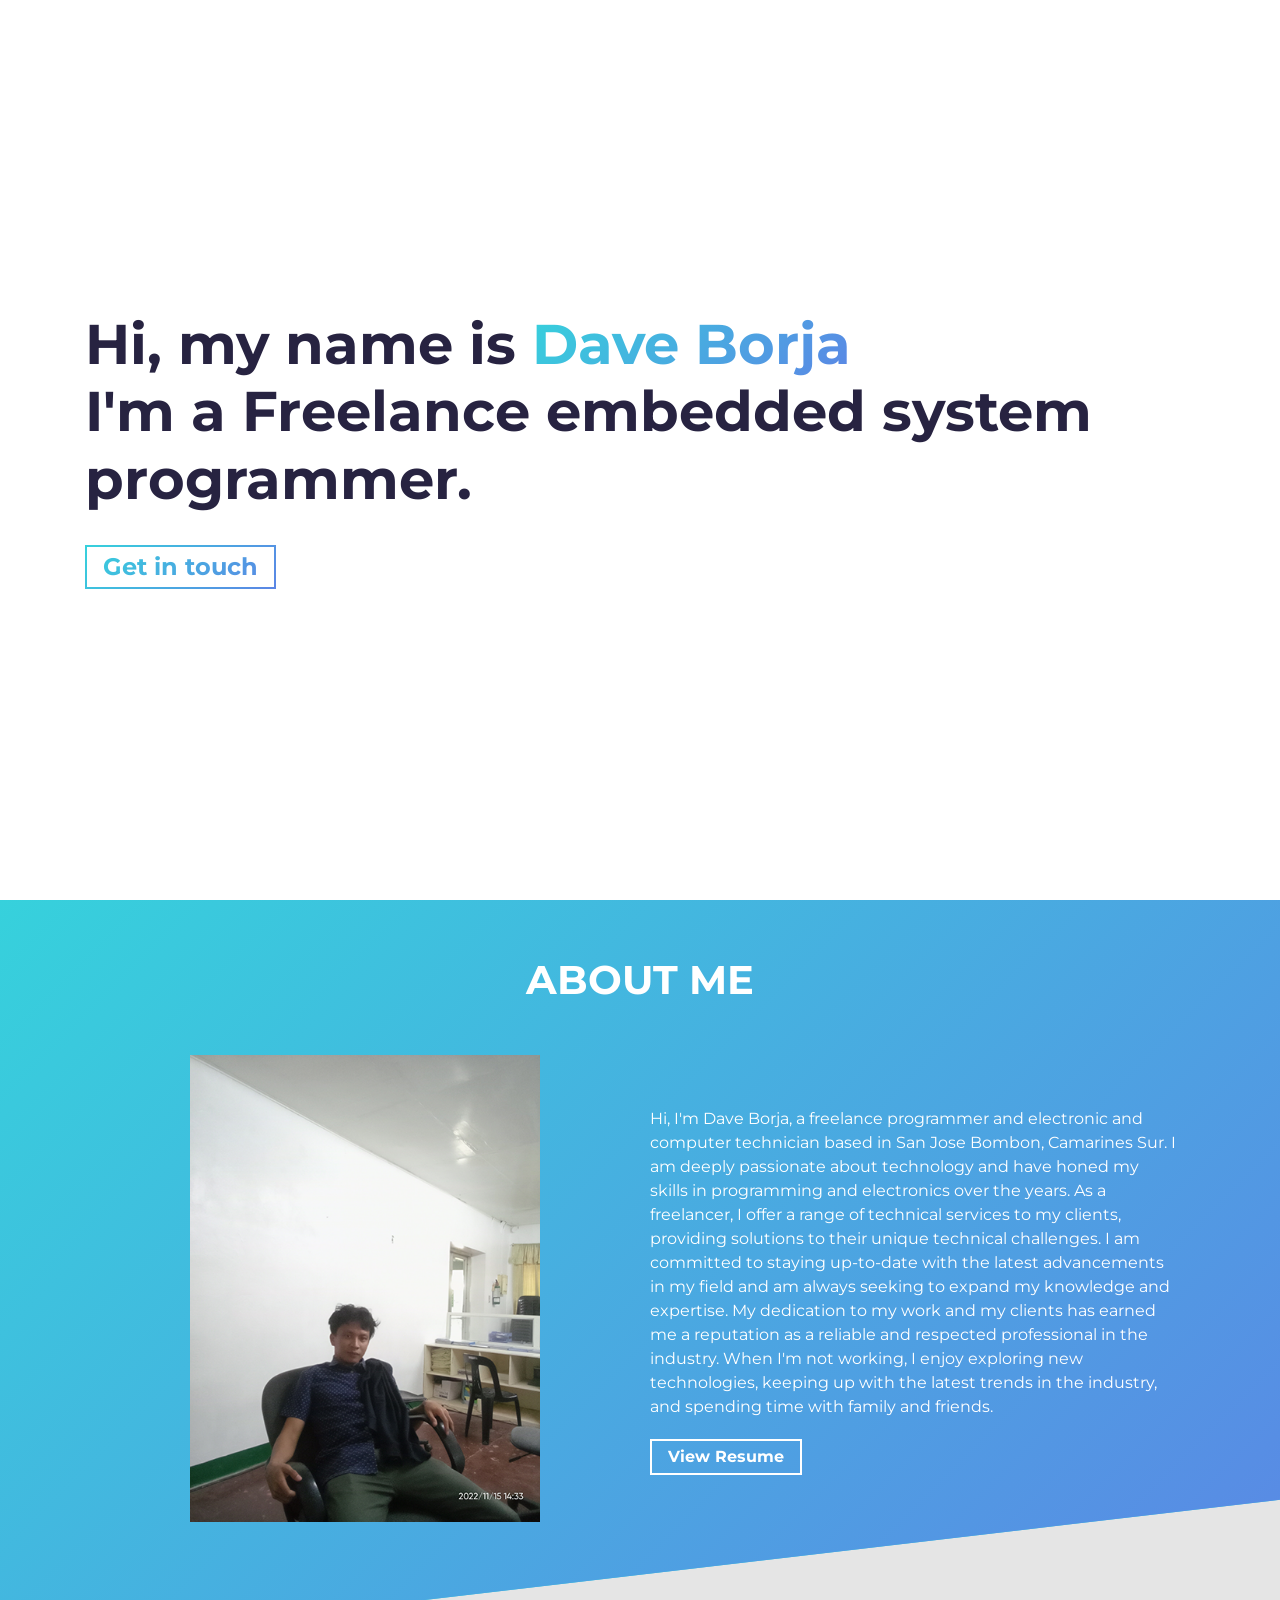
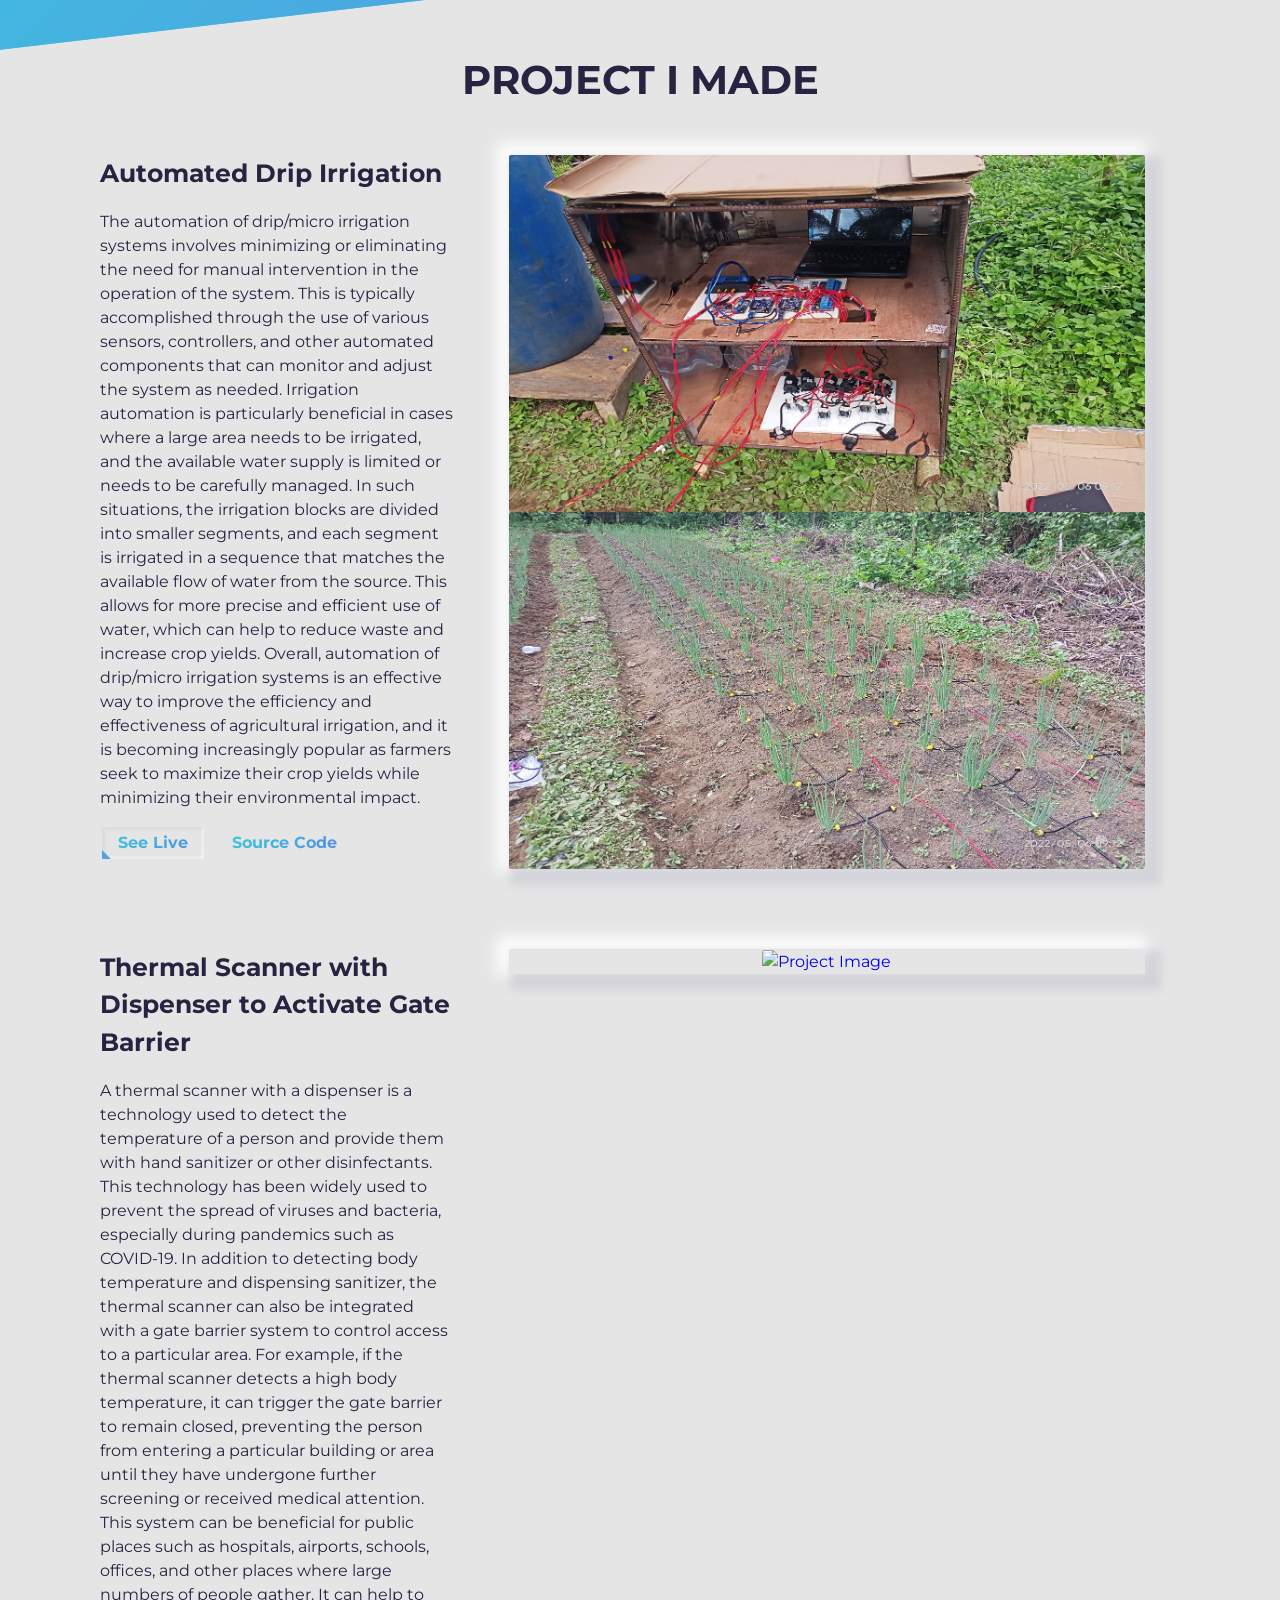
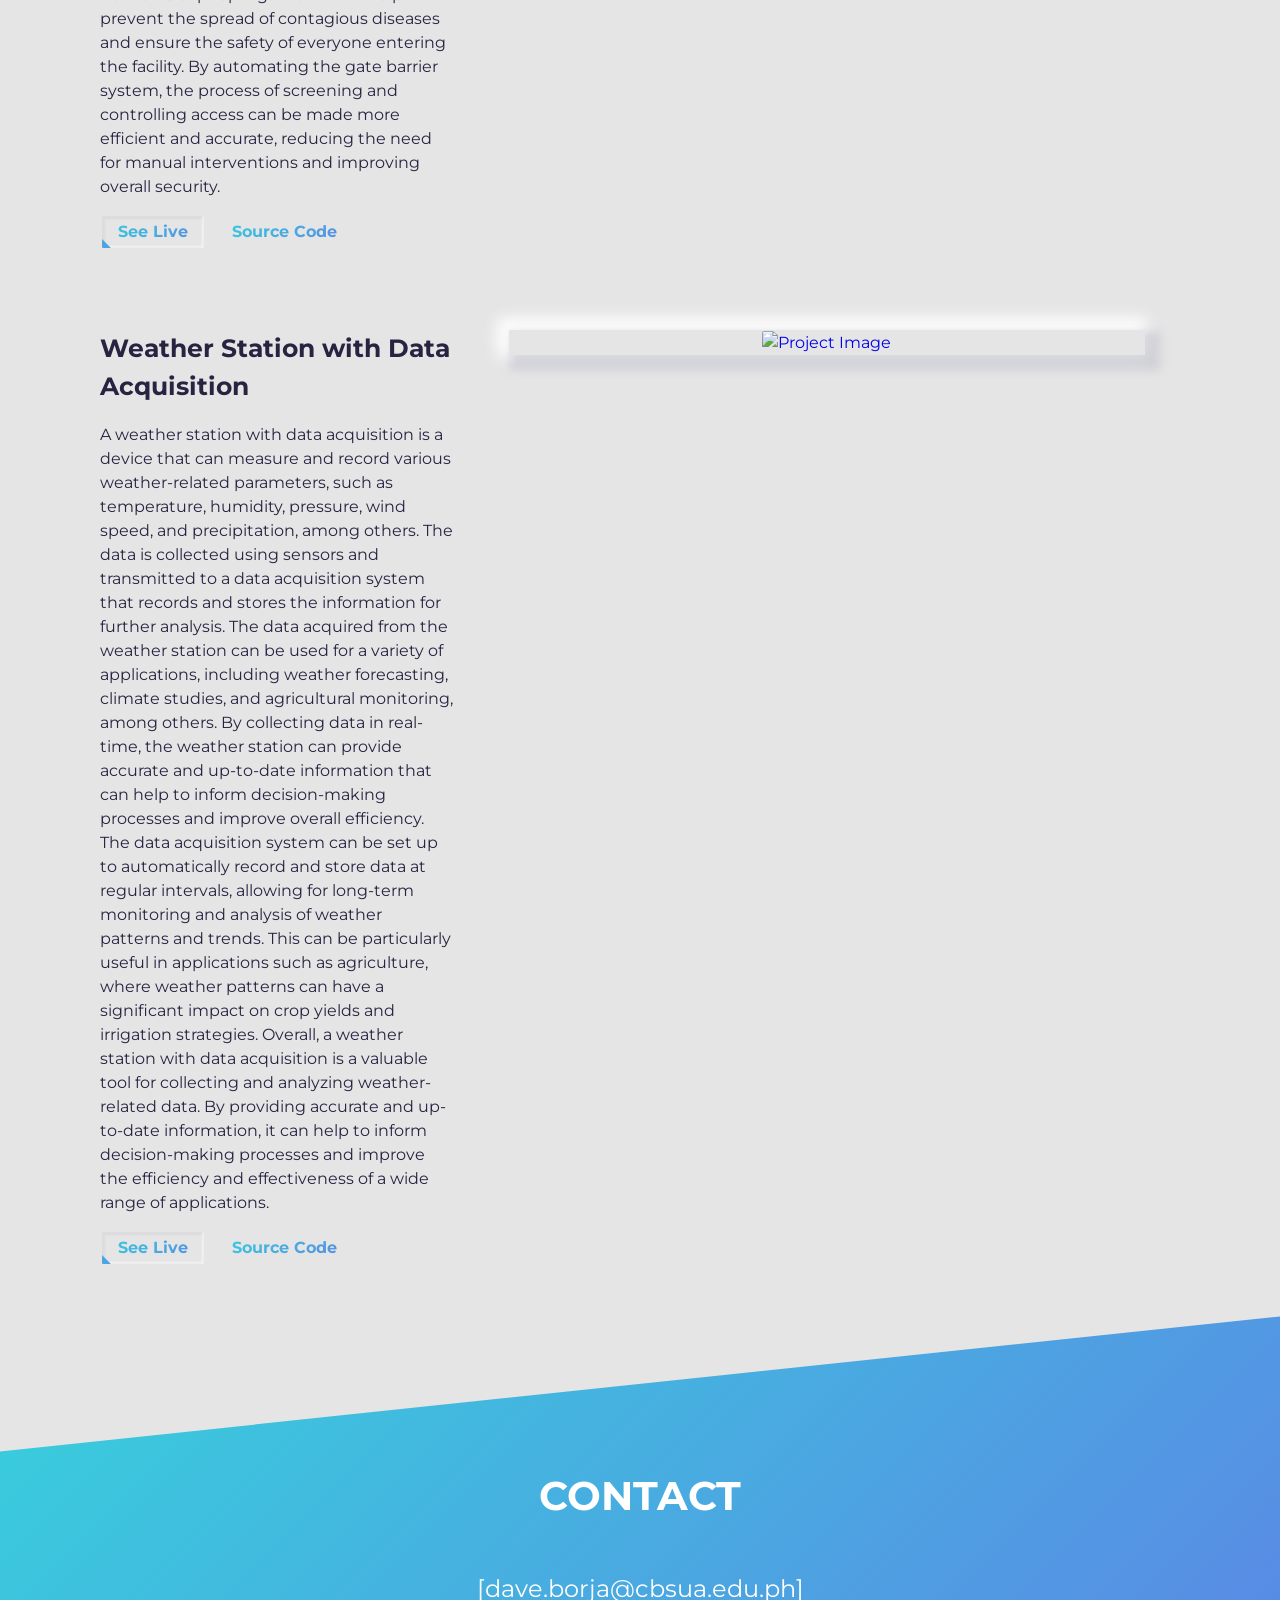
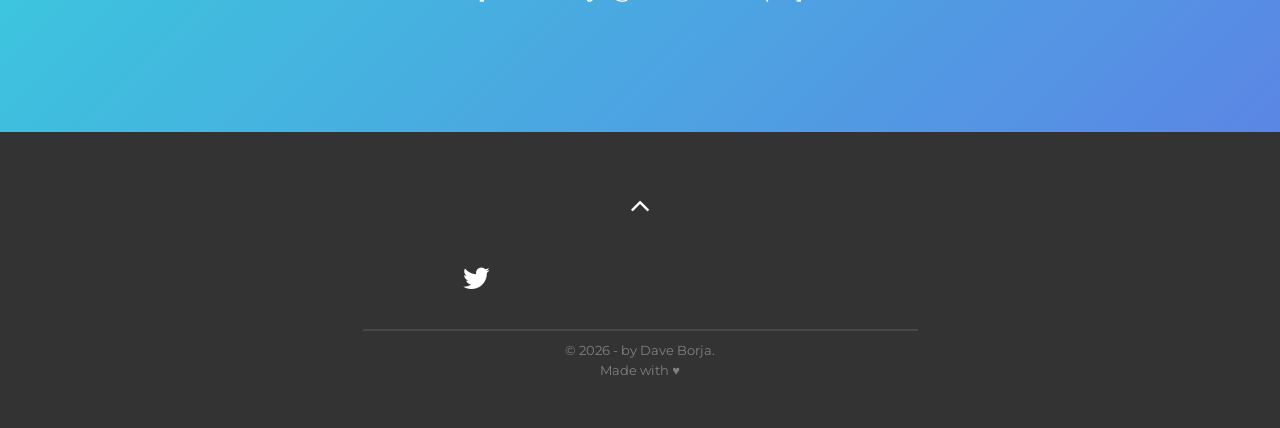
==== index.html @ ad93da65 "Update index.html" ====
<!-- 
-
-
-
Have fun creating your portfolio on this template!!! -->

<!DOCTYPE html>
<html lang="en">
  <head>
    <meta charset="UTF-8" />
    <meta http-equiv="X-UA-Compatible" content="IE=edge" />
    <meta name="viewport" content="width=device-width, initial-scale=1.0" />

    <!-- Title: add your Portfolio websites's title here -->
    <title>Davefolio</title>

    <!-- Add some coding keywords below, Ex: (javascript, yourusername, etc) -->
    <meta name="keywords" content="[Luser], [Dave], skill" />

    <!-- Improve your SEO by adding a small descrption of you -->
    <meta name="description" content="[Dave Borja] | Developer" />

    <!-- Add a your png Logo to the assets folder and change the href attr accordingly  -->
    <link rel="icon" type="image/png" href="./assets/devfolio-logo.png" />

    <!-- Add your primary-theme color for the value of content -->
    <meta name="theme-color" content="#36d1dc" />

    <!-- Open Graph / Facebook -->
    <meta property="og:type" content="website" />
    <!-- Fill content with the URL of this portfolio you'll host -->
    <meta property="og:url" content="https://devfolio.js.org/" />
    <!-- Fill content with the title of your portfolio(Recommended to use what you put in <title> tag) -->
    <meta property="og:title" content="[Your name here] | Developer" />
    <!-- Give a short description that'll show up when you/someone shares your portfolio on different platform -->
    <meta property="og:description" content="Made using DevFolio Template" />
    <!-- Add a thumbnail image in assets folder and fill the content attr with URL to that thumbnail 
      so that a thumbnail image of your portfolio is shown while shared on other platform -->
    <meta
      property="og:image"
      content="https://devfolio.js.org/assets/devfolio.png"
    />

    <!-- Twitter -->
    <meta property="twitter:card" content="summary_large_image" />
    <!-- Again fill content attr with the URL of this portfolio you'll host -->
    <meta property="twitter:url" content="https://devfolio.js.org" />
    <!-- Recommended to use the same text used within <title> element -->
    <meta property="twitter:title" content="[Your name here] | Developer" />
    <!-- short description that shows up while your portfolio is shared -->
    <meta
      property="twitter:description"
      content="Made using DevFolio Template"
    />
    <!-- Fill content with the URL to the thumbnail image that you'll put in the assets folder -->
    <meta
      property="twitter:image"
      content="https://anilseervi.vercel.app/assets/devfolio.png"
    />

    <!-- link tags -->
    <link rel="stylesheet" href="./css/main.css" />
    <link
      rel="stylesheet"
      href="https://cdnjs.cloudflare.com/ajax/libs/font-awesome/4.7.0/css/font-awesome.min.css"
    />
    <script src="./javascript/scrollreveal.min.js"></script>
    <script
      defer
      type="text/javascript"
      src="./javascript/scrollveal.js"
    ></script>

    <!-- Remove Google Analytics once you have your portfolio website set-up -->
    <!-- Global site tag (gtag.js) - Google Analytics -->
    <script
      async
      src="https://www.googletagmanager.com/gtag/js?id=UA-122228201-4"
    ></script>
    <script>
      window.dataLayer = window.dataLayer || [];
      function gtag() {
        dataLayer.push(arguments);
      }
      gtag("js", new Date());

      gtag("config", "UA-122228201-4");
    </script>
    <!-- End of Google Analytics -->
  </head>
  <body>
    <!-- Hero Section -->
    <div id="hero">
      <section class="container">
        <h1 class="hero-title">
          Hi, my name is <span class="text-color-main name">Dave Borja</span>
          <br />
         I'm a Freelance embedded system programmer.
        </h1>
        <p class="hero-cta">
          <a class="cta-btn cta-btn--hero" href="">Get in touch</a>
            <!-- <a class="cta-btn cta-btn--hero" href="https://api.thingspeak.com/update?api_key=36CU2SBINOEMDUYM&field1=1">Get in touch ON</a>-->
        </p>
      </section>
      <a href="#about" class="scroll-down-link" aria-label="scroll-down">
        <!--  <div class="scroll-down"></div
      > --> </a>
    </div> 
    <!-- /END Hero Section -->

    <!-- About Section -->
    <section id="about">
      <div class="container">
        <h2 class="section-title">About Me</h2>
        <div class="row about-wrapper">
          <div class="about-wrapper__image">
            <img
              class="img-fluid"
              src="./assets/profile.png"
              alt="Profile Image"
            />
          </div>
          <div class="about-wrapper__info">
            <p class="about-wrapper__info-text">
       
            </p>
            <p class="about-wrapper__info-text">
           Hi, I'm Dave Borja, a freelance programmer and electronic and computer technician based in San Jose Bombon, Camarines Sur. I am deeply passionate about technology and have honed my skills in programming and electronics over the years. As a freelancer, I offer a range of technical services to my clients, providing solutions to their unique technical challenges. I am committed to staying up-to-date with the latest advancements in my field and am always seeking to expand my knowledge and expertise. My dedication to my work and my clients has earned me a reputation as a reliable and respected professional in the industry. When I'm not working, I enjoy exploring new technologies, keeping up with the latest trends in the industry, and spending time with family and friends.
            </p>
            <span class="about-wrapper__cta">
              <a href="https://davezborja.github.io/Resume/" class="cta-btn cta-btn--resume">View Resume</a>
            </span>
          </div>
        </div>
      </div>
    </section>
    <!-- /END About Section -->

    <!--Projects Section-->
    <section id="projects">
      <div class="container">
        <div class="project-wrapper">
          <h2 class="section-title dark-blue-text">Project i Made</h2>

          <!-- Each .row is a project -->
          <article class="row">
            <div class="project-wrapper__text">
              <h3 class="project-wrapper__text-title">Automated Drip Irrigation</h3>
              <p class="project-wrapper__text-info">
                  The automation of drip/micro irrigation systems involves minimizing or eliminating the need for manual intervention in the operation of the system. This is typically accomplished through the use of various sensors, controllers, and other automated components that can monitor and adjust the system as needed.

Irrigation automation is particularly beneficial in cases where a large area needs to be irrigated, and the available water supply is limited or needs to be carefully managed. In such situations, the irrigation blocks are divided into smaller segments, and each segment is irrigated in a sequence that matches the available flow of water from the source. This allows for more precise and efficient use of water, which can help to reduce waste and increase crop yields.

Overall, automation of drip/micro irrigation systems is an effective way to improve the efficiency and effectiveness of agricultural irrigation, and it is becoming increasingly popular as farmers seek to maximize their crop yields while minimizing their environmental impact.
              </p>
              <div class="project-wrapper__text-btns">
                <a
                  href="#"
                  target="_blank"
                  rel="noopener noreferrer"
                  class="cta-btn cta-btn--hero cta-btn--projects"
                  >See Live</a
                >
                <a href="#" target="_blank" class="cta-btn text-color-main"
                  >Source Code</a
                >
              </div>
            </div>

            <div class="project-wrapper__image">
              <a href="#" target="_blank" rel="noopener noreferrer">
                <div class="thumbnail rounded">
                  <img
                    src="./assets/Project1.jpg"
                    class="img-fluid"
                    alt="Project Image"
                  />
                  <br>
                   <img
                    src="./assets/Project2.jpg"
                    class="img-fluid"
                    alt="Project Image"
                  />
                </div>
              </a>
            </div>
          </article>
          <!-- /END Project -->

          <!-- Each .row is a project -->
          <article class="row">
            <div class="project-wrapper__text">
              <h3 class="project-wrapper__text-title">Thermal Scanner with Dispenser to Activate Gate Barrier</h3>
              <p class="project-wrapper__text-info">
              A thermal scanner with a dispenser is a technology used to detect the temperature of a person and provide them with hand sanitizer or other disinfectants. This technology has been widely used to prevent the spread of viruses and bacteria, especially during pandemics such as COVID-19.

In addition to detecting body temperature and dispensing sanitizer, the thermal scanner can also be integrated with a gate barrier system to control access to a particular area. For example, if the thermal scanner detects a high body temperature, it can trigger the gate barrier to remain closed, preventing the person from entering a particular building or area until they have undergone further screening or received medical attention.

This system can be beneficial for public places such as hospitals, airports, schools, offices, and other places where large numbers of people gather. It can help to prevent the spread of contagious diseases and ensure the safety of everyone entering the facility. By automating the gate barrier system, the process of screening and controlling access can be made more efficient and accurate, reducing the need for manual interventions and improving overall security.
              </p>
              <div class="project-wrapper__text-btns">
                <a
                  href="#"
                  target="_blank"
                  rel="noopener noreferrer"
                  class="cta-btn cta-btn--hero cta-btn--projects"
                  >See Live</a
                >
                <a href="#" target="_blank" class="cta-btn text-color-main"
                  >Source Code</a
                >
              </div>
            </div>

            <div class="project-wrapper__image">
              <a href="#" target="_blank" rel="noopener noreferrer">
                <div class="thumbnail rounded">
                  <img
                    src="./assets/project.png"
                    class="img-fluid"
                    alt="Project Image"
                  />
                </div>
              </a>
            </div>
          </article>
          <!-- /END Project -->

          <!-- Each .row is a project -->
          <article class="row">
            <div class="project-wrapper__text">
              <h3 class="project-wrapper__text-title">Weather Station with Data Acquisition</h3>
              <p class="project-wrapper__text-info">
                A weather station with data acquisition is a device that can measure and record various weather-related parameters, such as temperature, humidity, pressure, wind speed, and precipitation, among others. The data is collected using sensors and transmitted to a data acquisition system that records and stores the information for further analysis.

The data acquired from the weather station can be used for a variety of applications, including weather forecasting, climate studies, and agricultural monitoring, among others. By collecting data in real-time, the weather station can provide accurate and up-to-date information that can help to inform decision-making processes and improve overall efficiency.

The data acquisition system can be set up to automatically record and store data at regular intervals, allowing for long-term monitoring and analysis of weather patterns and trends. This can be particularly useful in applications such as agriculture, where weather patterns can have a significant impact on crop yields and irrigation strategies.

Overall, a weather station with data acquisition is a valuable tool for collecting and analyzing weather-related data. By providing accurate and up-to-date information, it can help to inform decision-making processes and improve the efficiency and effectiveness of a wide range of applications.
              </p>
              <div class="project-wrapper__text-btns">
                <a
                  href="#"
                  target="_blank"
                  rel="noopener noreferrer"
                  class="cta-btn cta-btn--hero cta-btn--projects"
                  >See Live</a
                >
                <a href="#" target="_blank" class="cta-btn text-color-main"
                  >Source Code</a
                >
              </div>
            </div>

            <div class="project-wrapper__image">
              <a href="#" target="_blank" rel="noopener noreferrer">
                <div class="thumbnail rounded">
                  <img
                    src="./assets/project.png"
                    class="img-fluid"
                    alt="Project Image"
                  />
                </div>
              </a>
            </div>
          </article>
          <!-- /END Project -->
        </div>
      </div>
    </section>
    <!-- End Projects Section -->

    <!-- Contact Section -->
    <section id="contact">
      <div class="container">
        <h2 class="section-title">Contact</h2>
        <div class="contact-wrapper">
          <p class="contact-wrapper__text">[dave.borja@cbsua.edu.ph]</p>
         <!-- <a href="#" class="cta-btn cta-btn--resume">Call to Action</a> -->
        </div>
      </div>
    </section>
    <!-- END Contact Section -->

    <!-- Footer Section -->
    <footer class="footer">
      <div class="container">
        <a href="#hero" class="back-to-top" aria-label="go back to top">
          <i class="fa fa-angle-up fa-2x" aria-hidden="true"></i>
        </a>
        <div class="social-links">
          <a
            href="#!"
            target="_blank"
            rel="noopener noreferrer"
            aria-label="twitter"
          >
            <i class="fa fa-twitter"></i>
          </a>
          <a
            href="#!"
            target="_blank"
            rel="noopener noreferrer"
            aria-label="instagram"
          >
            <i class="fa fa-instagram"></i>
          </a>
          <a
            href="#!"
            target="_blank"
            rel="noopener noreferrer"
            aria-label="codepen"
          >
            <i class="fa fa-codepen"></i>
          </a>
          <a
            href="#!"
            target="_blank"
            rel="noopener noreferrer"
            aria-label="linkedin"
          >
            <i class="fa fa-linkedin"></i>
          </a>
          <a
            href="https://github.com/DaveZBorja"
            target="_blank"
            rel="noopener noreferrer"
            aria-label="github"
          >
            <i class="fa fa-github"></i>
          </a>
        </div>
        <hr />
        <p class="footer__text">
          &copy; <span id="year"></span> - by
          <a
            href="https://github.com/DaveZBorja"
            target="_blank"
            rel="noopener noreferrer"
            >Dave Borja</a
          >. <br />Made with &hearts;
        </p>
      </div>
    </footer>
    <!-- END Footer Section -->

    <script>
      document.getElementById("year").textContent = new Date().getFullYear();
    </script>
    <script src="./javascript/vanilla-tilt.min.js"></script>
    <script type="text/javascript" src="./javascript/valtilt.js"></script>
  </body>
</html>
---- css/main.css ----
@import url("https://fonts.googleapis.com/css2?family=Montserrat:wght@400;700&display=swap");*{margin:0;padding:0;box-sizing:border-box;font-family:"Montserrat",sans-serif}html{font-size:62.5%;scroll-behavior:smooth}body{text-align:center;line-height:1.5}h1{font-weight:700}p,a{font-size:1.6rem}a{text-decoration:none}a:hover{transition:all 0.3s ease-in-out}.section-title{margin-bottom:4.5rem;font-size:4rem;text-transform:uppercase}@media (max-width: 37.5em){.section-title{font-size:2.8rem}}.dark-blue-color{color:#272341}.text-color-main{margin-left:1rem;color:#5b86e5;-webkit-text-fill-color:#5b86e5}@supports (background-clip: text) or (-webkit-background-clip: text){.text-color-main{background-image:linear-gradient(135deg, #36d1dc 0%, #5b86e5 100%);-webkit-background-clip:text;background-clip:text;-webkit-text-fill-color:transparent;color:transparent}}@media (max-width: 37.5em){.text-color-main{margin:0;background-image:none;-webkit-text-fill-color:#5b86e5;box-shadow:none}}.cta-btn{display:inline-block;position:relative;padding:0.8rem 1.6rem;font-weight:bold;line-height:1;z-index:1;overflow:hidden;border-radius:3px;transition:all cubic-bezier(0.19, 1, 0.22, 1) 0.6s}.cta-btn:hover{box-shadow:1.5px 1.5px 3px rgba(174,174,192,0.4),-1px -1px 3px #fff}@media (max-width: 37.5em){.cta-btn:hover{box-shadow:none}}.cta-btn::after{content:"";display:block;position:absolute;background-image:linear-gradient(135deg, #36d1dc 0%, #5b86e5 100%);width:0px;height:100%;left:0;top:0;z-index:-1;transition:all cubic-bezier(0.19, 1, 0.22, 1) 0.6s}@media (max-width: 37.5em){.cta-btn::after{width:0;height:0;background-image:none}}.cta-btn--hero{color:#5b86e5;-webkit-text-fill-color:#5b86e5;border:2px solid transparent;border-image:linear-gradient(135deg, #36d1dc 0%, #5b86e5 100%);border-image-slice:1}@supports (background-clip: text) or (-webkit-background-clip: text){.cta-btn--hero{background-image:linear-gradient(135deg, #36d1dc 0%, #5b86e5 100%);-webkit-background-clip:text;background-clip:text;-webkit-text-fill-color:transparent;color:transparent}}@media screen and (-ms-high-contrast: active), screen and (-ms-high-contrast: none){.cta-btn--hero{color:#5b86e5}.cta-btn--hero:hover{color:#fff}}@media (max-width: 37.5em){.cta-btn--hero{background-image:none;border:2px solid #5b86e5;box-shadow:none;-webkit-text-fill-color:#5b86e5}}.cta-btn--hero::after{height:410%;width:150%;transform:translate(-98%, -25%) rotate(45deg)}.cta-btn--hero:hover{-webkit-text-fill-color:#fff;text-decoration:none}@media (max-width: 37.5em){.cta-btn--hero:hover{-webkit-text-fill-color:#5b86e5}}.cta-btn--hero:hover::after{transform:translate(-9%, -25%) rotate(45deg)}.cta-btn--resume{border-radius:0;color:#fff;border:2px solid #fff}.cta-btn--resume::after{background:#fff}.cta-btn--resume:hover{color:#5b86e5;text-decoration:none;box-shadow:none}@media (max-width: 37.5em){.cta-btn--resume:hover{color:#fff}}.cta-btn--resume:hover::after{width:100%}.cta-btn--projects{box-shadow:inset 1px 1px 2px 2px rgba(174,174,192,0.15),inset -2px -2px 2px rgba(255,255,255,0.7);border:2px solid transparent}@media (max-width: 37.5em){.cta-btn--projects{border:none;box-shadow:1.5px 1.5px 3px rgba(174,174,192,0.4),-1px -1px 3px #fff}}.cta-btn--projects::after{height:250%;width:130%}.cta-btn--projects::after{transform:translate(-98%, -30%) rotate(45deg)}.cta-btn--projects:hover{box-shadow:1.5px 1.5px 3px rgba(174,174,192,0.4),-1px -1px 3px #fff}.cta-btn--projects:hover::after{transform:translate(-12%, -30%) rotate(45deg)}.footer{background-color:#333;padding:4.8rem 0}.footer__text{font-size:1.3rem;color:gray}.footer__text a{font-size:1.3rem;color:gray;transition:all 0.2s ease-in-out;display:inline-block}.footer__text a:hover,.footer__text a:active{color:#36d1dc}.footer hr{margin:1rem auto;border:0;width:50%;border-top:2px solid rgba(255,255,255,0.1)}.social-links{display:flex;justify-content:center}.social-links a{font-size:3rem;display:flex;flex-direction:column;justify-content:center;color:#fff;width:5rem;height:5rem;margin:1.6rem 1.6rem;transition:all ease 0.2s}.social-links a i{transition:all ease-in-out 0.2s}.social-links a:hover{transform:scale(1.1) translateY(-2px)}.social-links a:hover .fa-twitter{color:#00acee}.social-links a:hover .fa-instagram{color:#c13584}.social-links a:hover .fa-linkedin{color:#4875b4}.social-links a:hover .fa-codepen{color:#212121}.back-to-top i{color:#fff;margin:1rem 0 1.6rem;transition:all 200ms ease}.back-to-top i:hover{transform:translateY(-2px)}section{padding:5rem 0rem}@media (max-width: 37.5em){section{border:none;padding-left:1rem;padding-right:1rem}}section .row{display:grid;gap:2rem;grid-template-columns:1fr 2fr;grid-template-rows:1fr;padding:0 1.5rem}@media (max-width: 56.25em){section .row{grid-template-columns:1fr;grid-template-rows:auto}}@media (max-width: 37.5em){section .row{padding:0}}section .row p+p{margin-top:1rem}section .row span{margin-top:2rem}.container{width:100%;padding:0 1.5rem;margin:0 auto;max-width:1140px}@media (max-width: 75em){.container{max-width:960px;width:100%}}@media (max-width: 56.25em){.container{max-width:720px;width:100%;justify-content:center}}@media (max-width: 48em){.container{max-width:720px;width:100%}}@media (max-width: 37.5em){.container{max-width:540px;width:100%}}#about{background-color:#36d1dc;background-image:linear-gradient(135deg, #36d1dc 0%, #5b86e5 100%);color:#fff;height:100%;clip-path:polygon(0 0, 100% 0, 100% 80%, 0 100%);padding-bottom:10%}@media (max-width: 75em){#about{height:100%;clip-path:none}}#about .about-wrapper{grid-template-columns:1fr 1fr}@media (max-width: 37.5em){#about .about-wrapper{padding-bottom:5rem;grid-template-columns:1fr}}#about .about-wrapper__image{display:flex;height:100%;align-items:center;justify-content:center}#about .about-wrapper__image img{max-width:350px;width:100%}@media (max-width: 75em){#about .about-wrapper__image{height:100%}}@media (max-width: 48em){#about .about-wrapper__image{padding-bottom:4rem}}#about .about-wrapper__info{display:flex;height:100%;justify-content:center;flex-direction:column;text-align:left}@media (max-width: 48em){#about .about-wrapper__info{align-items:center;text-align:center}}#contact{background-image:linear-gradient(135deg, #36d1dc 0%, #5b86e5 100%);clip-path:polygon(0 15vh, 100% 0, 100% 100%, 0 100%);padding:15rem 0 10rem 0;margin-top:-15rem;margin-bottom:-1px;color:#fff}@media (max-width: 75em){#contact{padding:10rem 0;margin-top:0;clip-path:none}}#contact .contact-wrapper{margin-top:3.2rem;padding:0 2rem;backface-visibility:hidden}#contact .contact-wrapper__text{margin-bottom:2.5rem}#contact .contact-wrapper__text,#contact .contact-wrapper a{font-size:2.4rem}@media (max-width: 37.5em){#contact .contact-wrapper__text,#contact .contact-wrapper a{font-size:2rem}}#hero{min-height:100vh;height:100vh;display:flex;align-items:center;background:#fff;font-weight:400;color:#272341;padding:0rem 5.6rem;top:0;left:0;bottom:0;right:0;z-index:-1;line-height:1.2;animation:hidden 1000ms linear forwards}@media (max-width: 56.25em){#hero{justify-content:center}}@media (max-width: 37.5em){#hero{padding:0rem 1.6rem}}#hero .hero-title{font-size:5.6rem;font-weight:700;margin-bottom:3.2rem;text-align:left}#hero .hero-title span{margin:0;display:inline-block}@media (max-width: 75em){#hero .hero-title{font-size:4rem}}@media (max-width: 56.25em){#hero .hero-title{font-size:3.6rem;text-align:center}}@media (max-width: 37.5em){#hero .hero-title{font-size:3.5rem;line-height:1.5}}@media (max-width: 20em){#hero .hero-title{font-size:2.8rem}}#hero .hero-cta{display:flex}@media (max-width: 56.25em){#hero .hero-cta{justify-content:center}}#hero .hero-cta a{font-size:2.4rem}@media (max-width: 37.5em){#hero .hero-cta a{font-size:2rem}}.scroll-down-link{position:absolute;left:50%;bottom:20px;transform:translateX(-50%)}.scroll-down{height:50px;width:30px;border:2px solid #000000;border-radius:50px;cursor:pointer}.scroll-down::before,.scroll-down::after{height:10px;width:10px;content:"";position:absolute;top:20%;left:50%;border:2px solid #5b86e5;transform:translate(-50%, -100%) rotate(45deg);border-top:none;border-left:none;animation:scroll-down 1s ease-in-out infinite}.scroll-down::after{top:30%;animation-delay:0.3s}@keyframes hidden{0%{opacity:0}50%{opacity:0}100%{opacity:1}}@keyframes scroll-down{0%{opacity:0}30%{opacity:1}60%{opacity:1}100%{opacity:0;top:90%}}#projects{background-color:#e5e5e5;color:#272341;margin-top:-15rem;padding-top:15rem}@media (max-width: 75em){#projects{margin-top:0;padding-top:5rem}}@media (max-width: 37.5em){#projects{padding-bottom:1px}}#projects .project-wrapper{margin-bottom:15rem}@media (max-width: 37.5em){#projects .project-wrapper{margin-bottom:0rem}}#projects .project-wrapper .row{margin:0;margin-bottom:8rem}@media (max-width: 37.5em){#projects .project-wrapper .row{margin-bottom:4rem}}#projects .project-wrapper__text{width:100%;text-align:left}@media (max-width: 75em){#projects .project-wrapper__text{margin-bottom:4.8rem}}@media (max-width: 37.5em){#projects .project-wrapper__text{margin-bottom:2.5rem}}#projects .project-wrapper__text-title{font-weight:bold;margin-bottom:1.8rem;font-size:2.5rem}@media (max-width: 37.5em){#projects .project-wrapper__text-title{font-size:2rem}}#projects .project-wrapper__text-info{margin-bottom:1.5rem}#projects .project-wrapper__text-btns{width:100%;display:flex;align-items:center;flex-wrap:wrap}#projects .project-wrapper__image{width:90%;margin:0 auto}@media (max-width: 75em){#projects .project-wrapper__image{width:100%;margin:0}}#projects .project-wrapper__image .thumbnail{border:none;box-shadow:8px 8px 9px 7px rgba(174,174,192,0.4),-5px -5px 15px 7px #fff}#projects .project-wrapper__image .thumbnail .img-fluid{width:100%;height:auto;vertical-align:middle;border-radius:2px}@media (max-width: 37.5em){#projects .project-wrapper__image .thumbnail{box-shadow:none;border:1px solid #d2d2d2;margin-bottom:3.2rem;transform:none}}
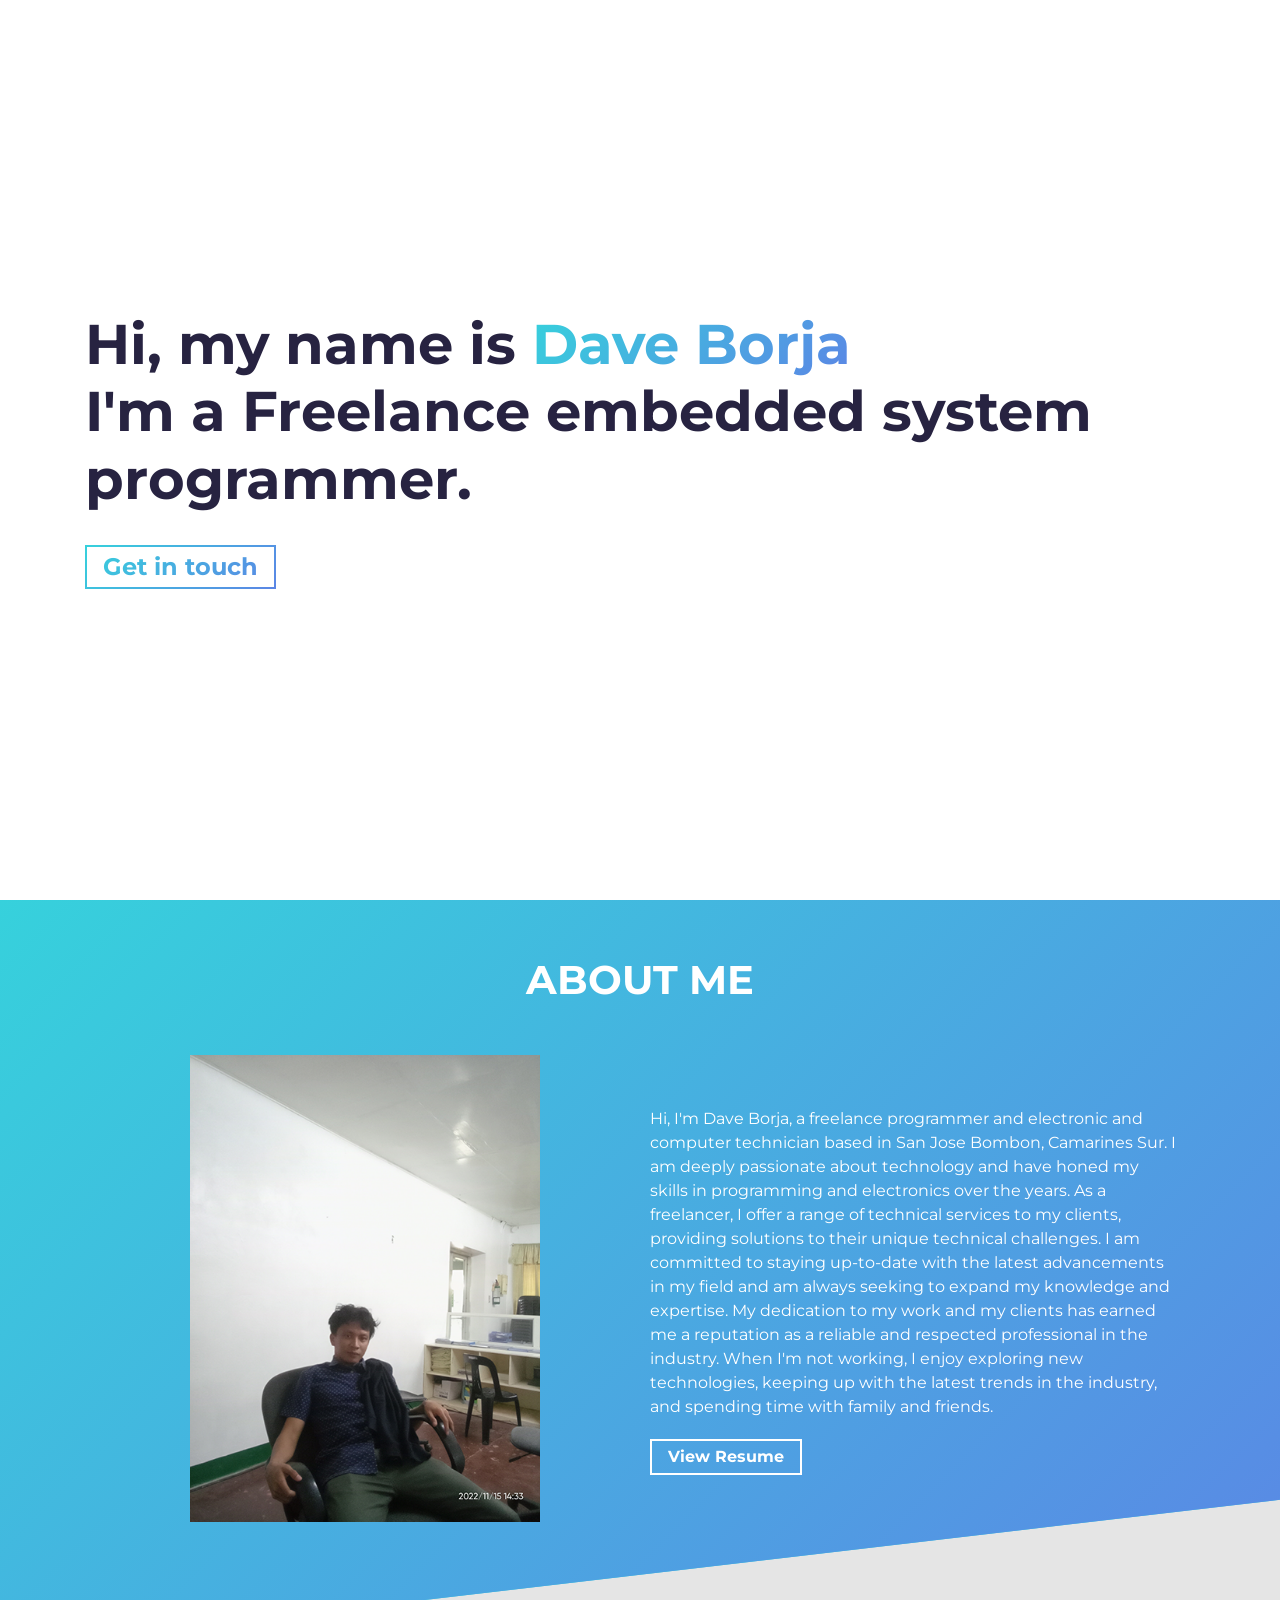
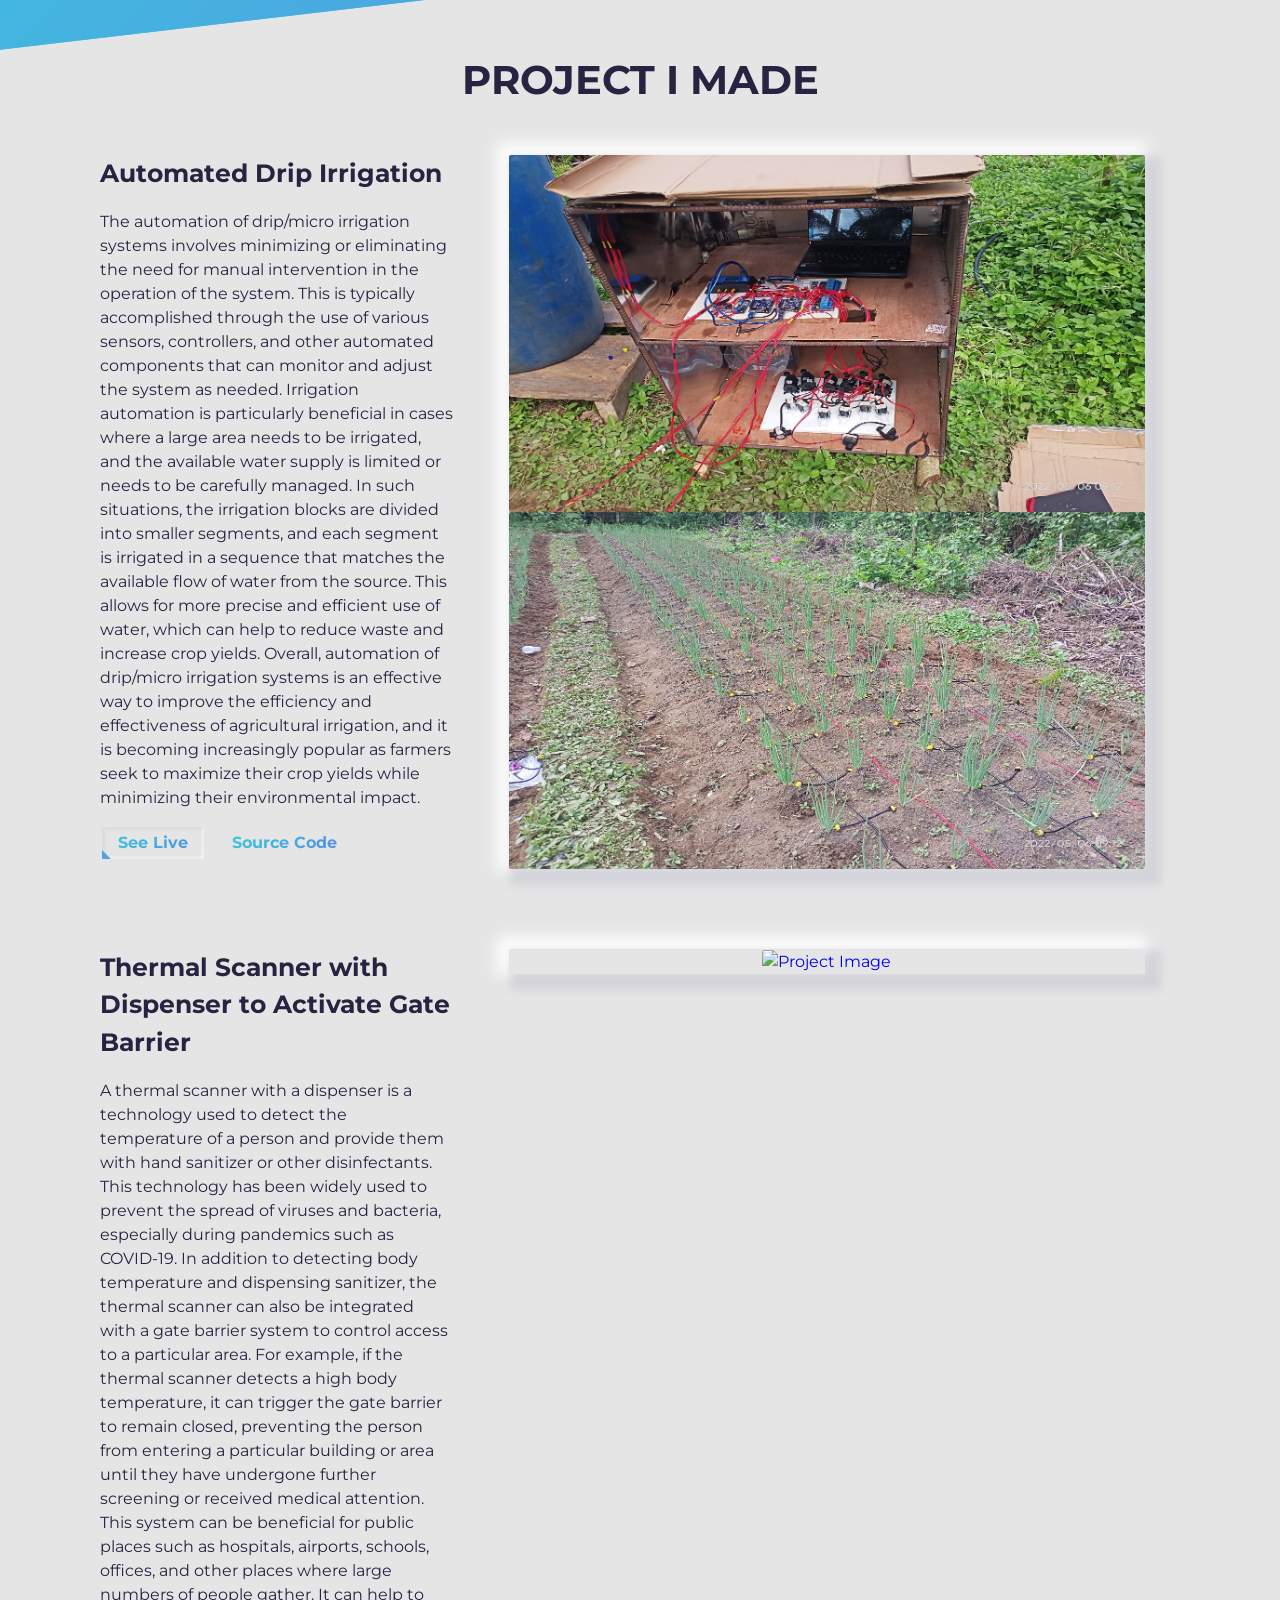
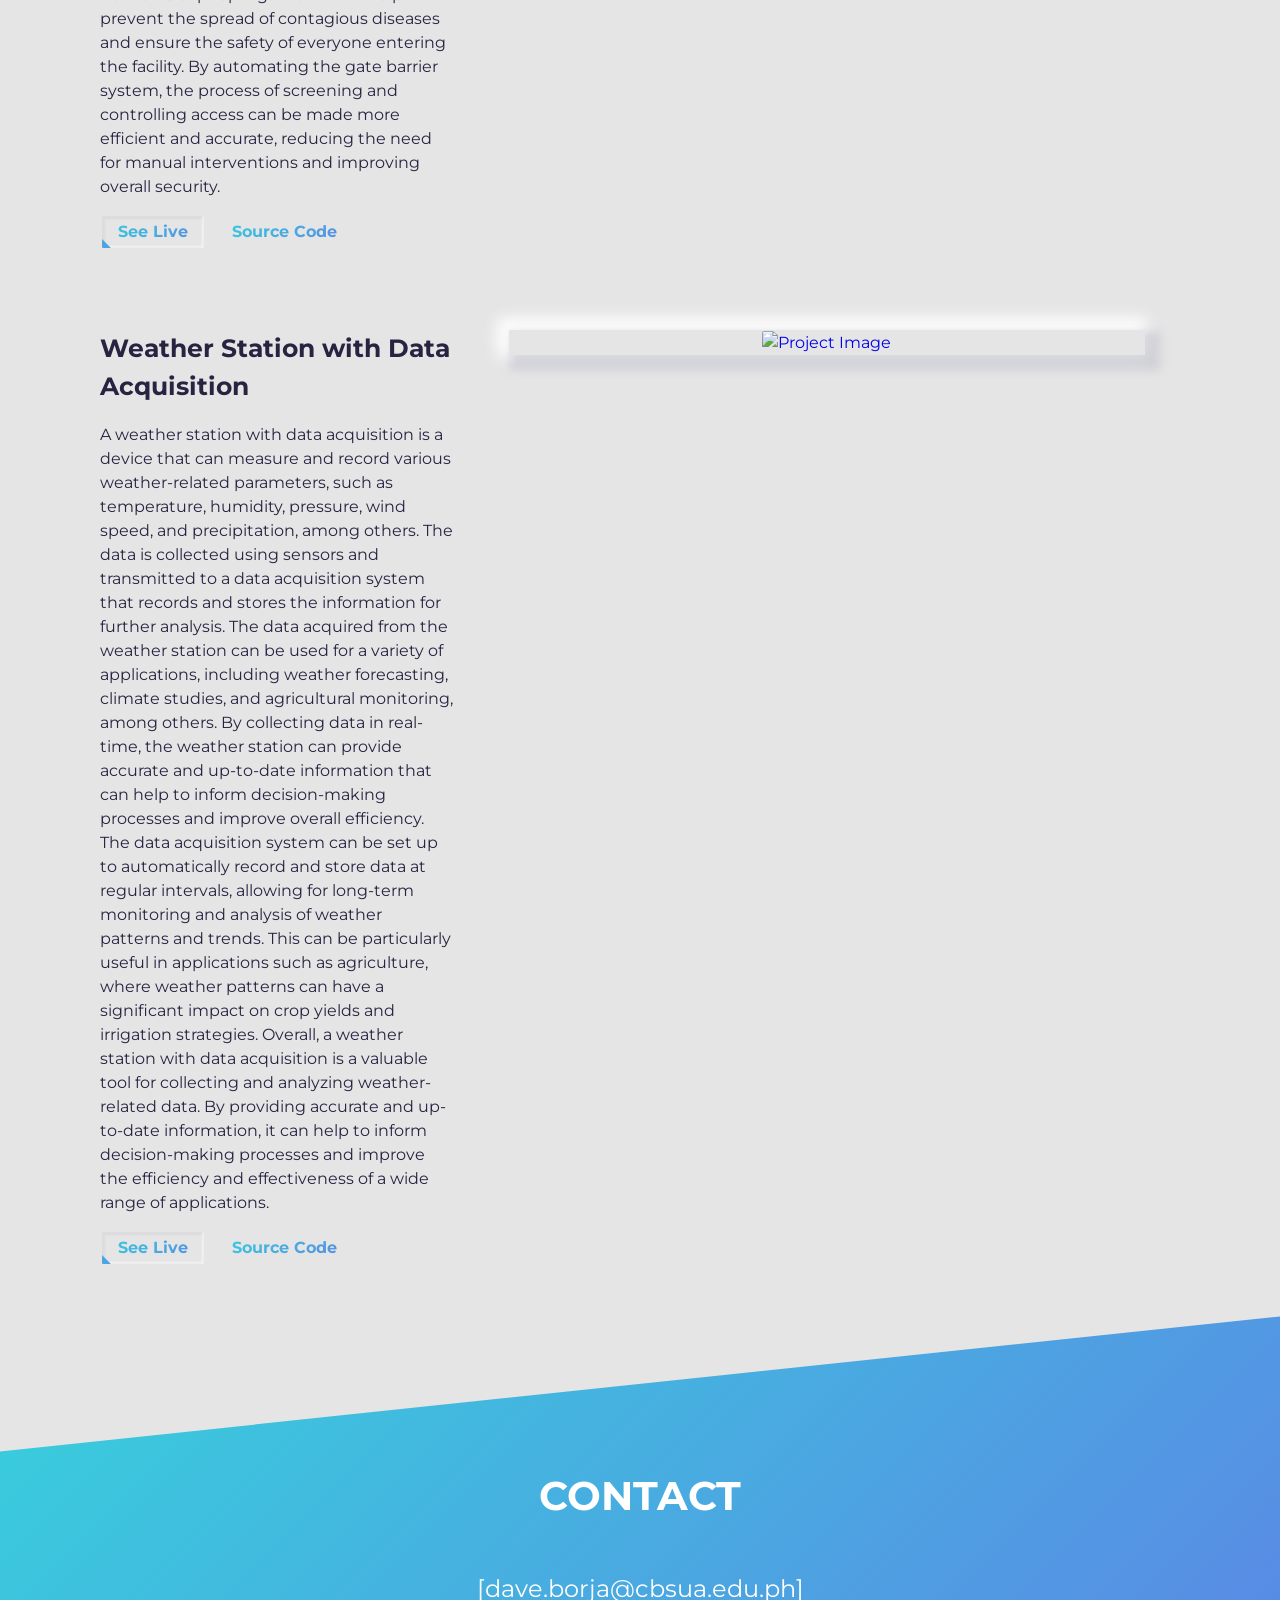
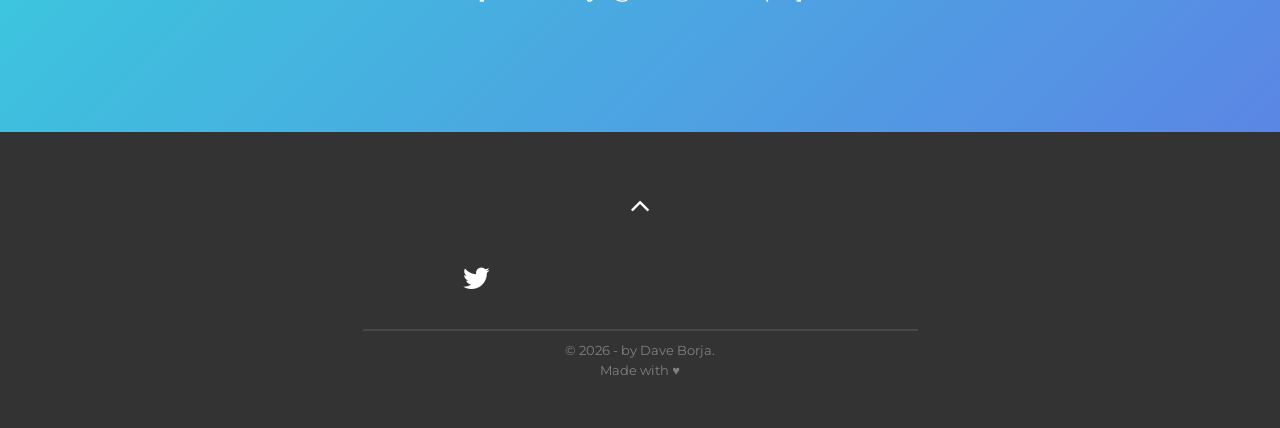
==== commit 6c4e779e: "Update index.html" ====
--- a/index.html
+++ b/index.html
@@ -161,7 +161,7 @@
                   class="cta-btn cta-btn--hero cta-btn--projects"
                   >See Live</a
                 >
-                <a href="#" target="_blank" class="cta-btn text-color-main"
+                <a href="https://github.com/DaveZBorja" target="_blank" class="cta-btn text-color-main"
                   >Source Code</a
                 >
               </div>
@@ -206,7 +206,7 @@
                   class="cta-btn cta-btn--hero cta-btn--projects"
                   >See Live</a
                 >
-                <a href="#" target="_blank" class="cta-btn text-color-main"
+                <a href="https://github.com/DaveZBorja" target="_blank" class="cta-btn text-color-main"
                   >Source Code</a
                 >
               </div>
@@ -247,7 +247,7 @@
                   class="cta-btn cta-btn--hero cta-btn--projects"
                   >See Live</a
                 >
-                <a href="#" target="_blank" class="cta-btn text-color-main"
+                <a href="https://github.com/DaveZBorja" target="_blank" class="cta-btn text-color-main"
                   >Source Code</a
                 >
               </div>
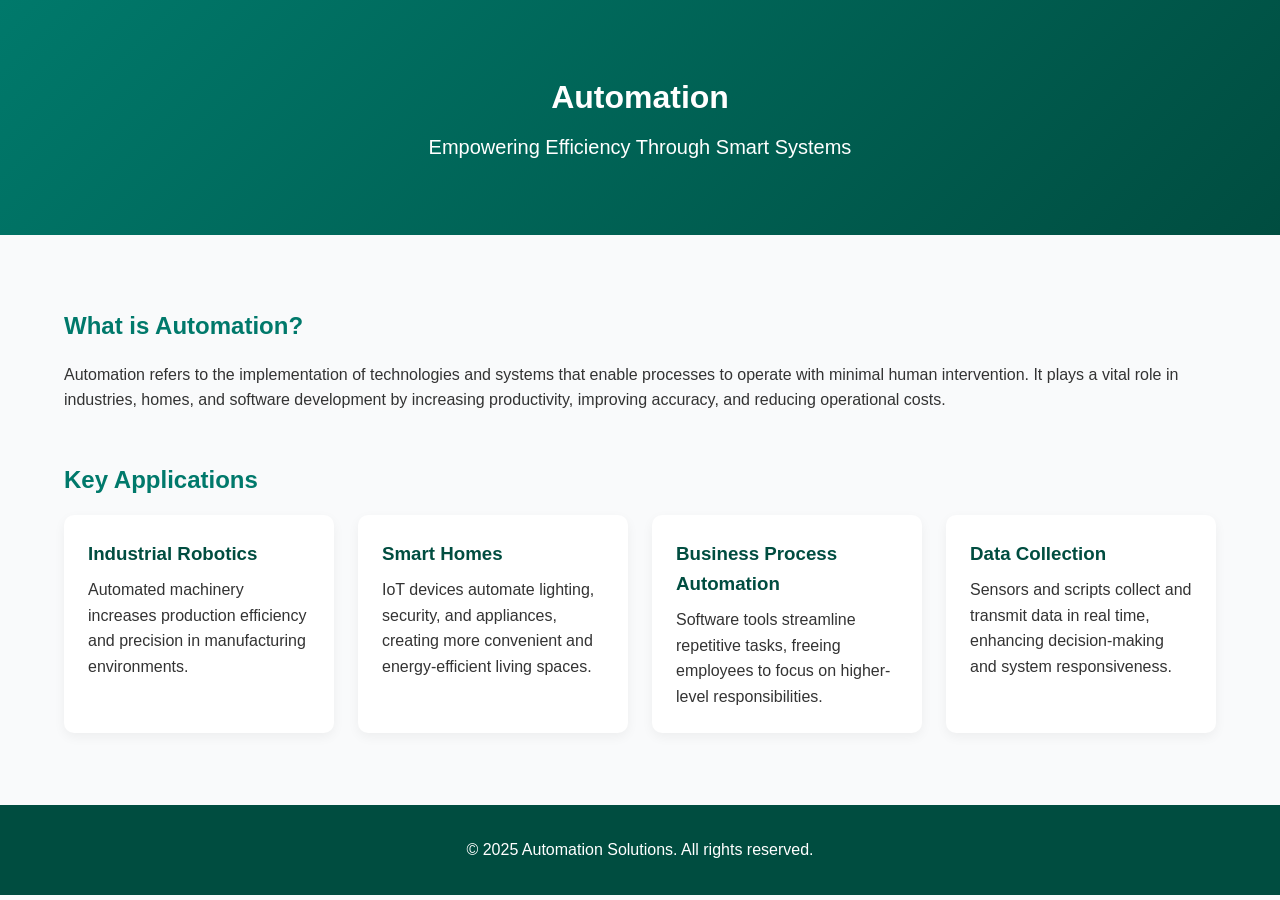
==== commit 6cb583d1: "Add files via upload" ====
--- a/index.html
+++ b/index.html
@@ -1,354 +1,53 @@
-<!-- 
--
--
--
-Have fun creating your portfolio on this template!!! -->
-
-<!DOCTYPE html>
-<html lang="en">
-  <head>
-    <meta charset="UTF-8" />
-    <meta http-equiv="X-UA-Compatible" content="IE=edge" />
-    <meta name="viewport" content="width=device-width, initial-scale=1.0" />
-
-    <!-- Title: add your Portfolio websites's title here -->
-    <title>Davefolio</title>
-
-    <!-- Add some coding keywords below, Ex: (javascript, yourusername, etc) -->
-    <meta name="keywords" content="[Luser], [Dave], skill" />
-
-    <!-- Improve your SEO by adding a small descrption of you -->
-    <meta name="description" content="[Dave Borja] | Developer" />
-
-    <!-- Add a your png Logo to the assets folder and change the href attr accordingly  -->
-    <link rel="icon" type="image/png" href="./assets/devfolio-logo.png" />
-
-    <!-- Add your primary-theme color for the value of content -->
-    <meta name="theme-color" content="#36d1dc" />
-
-    <!-- Open Graph / Facebook -->
-    <meta property="og:type" content="website" />
-    <!-- Fill content with the URL of this portfolio you'll host -->
-    <meta property="og:url" content="https://devfolio.js.org/" />
-    <!-- Fill content with the title of your portfolio(Recommended to use what you put in <title> tag) -->
-    <meta property="og:title" content="[Your name here] | Developer" />
-    <!-- Give a short description that'll show up when you/someone shares your portfolio on different platform -->
-    <meta property="og:description" content="Made using DevFolio Template" />
-    <!-- Add a thumbnail image in assets folder and fill the content attr with URL to that thumbnail 
-      so that a thumbnail image of your portfolio is shown while shared on other platform -->
-    <meta
-      property="og:image"
-      content="https://devfolio.js.org/assets/devfolio.png"
-    />
-
-    <!-- Twitter -->
-    <meta property="twitter:card" content="summary_large_image" />
-    <!-- Again fill content attr with the URL of this portfolio you'll host -->
-    <meta property="twitter:url" content="https://devfolio.js.org" />
-    <!-- Recommended to use the same text used within <title> element -->
-    <meta property="twitter:title" content="[Your name here] | Developer" />
-    <!-- short description that shows up while your portfolio is shared -->
-    <meta
-      property="twitter:description"
-      content="Made using DevFolio Template"
-    />
-    <!-- Fill content with the URL to the thumbnail image that you'll put in the assets folder -->
-    <meta
-      property="twitter:image"
-      content="https://anilseervi.vercel.app/assets/devfolio.png"
-    />
-
-    <!-- link tags -->
-    <link rel="stylesheet" href="./css/main.css" />
-    <link
-      rel="stylesheet"
-      href="https://cdnjs.cloudflare.com/ajax/libs/font-awesome/4.7.0/css/font-awesome.min.css"
-    />
-    <script src="./javascript/scrollreveal.min.js"></script>
-    <script
-      defer
-      type="text/javascript"
-      src="./javascript/scrollveal.js"
-    ></script>
-
-    <!-- Remove Google Analytics once you have your portfolio website set-up -->
-    <!-- Global site tag (gtag.js) - Google Analytics -->
-    <script
-      async
-      src="https://www.googletagmanager.com/gtag/js?id=UA-122228201-4"
-    ></script>
-    <script>
-      window.dataLayer = window.dataLayer || [];
-      function gtag() {
-        dataLayer.push(arguments);
-      }
-      gtag("js", new Date());
-
-      gtag("config", "UA-122228201-4");
-    </script>
-    <!-- End of Google Analytics -->
-  </head>
-  <body>
-    <!-- Hero Section -->
-    <div id="hero">
-      <section class="container">
-        <h1 class="hero-title">
-          Hi, my name is <span class="text-color-main name">Dave Borja</span>
-          <br />
-         I'm a Freelance embedded system programmer.
-        </h1>
-        <p class="hero-cta">
-          <a class="cta-btn cta-btn--hero" href="">Get in touch</a>
-            <!-- <a class="cta-btn cta-btn--hero" href="https://api.thingspeak.com/update?api_key=36CU2SBINOEMDUYM&field1=1">Get in touch ON</a>-->
-        </p>
-      </section>
-      <a href="#about" class="scroll-down-link" aria-label="scroll-down">
-        <!--  <div class="scroll-down"></div
-      > --> </a>
-    </div> 
-    <!-- /END Hero Section -->
-
-    <!-- About Section -->
-    <section id="about">
-      <div class="container">
-        <h2 class="section-title">About Me</h2>
-        <div class="row about-wrapper">
-          <div class="about-wrapper__image">
-            <img
-              class="img-fluid"
-              src="./assets/profile.png"
-              alt="Profile Image"
-            />
-          </div>
-          <div class="about-wrapper__info">
-            <p class="about-wrapper__info-text">
-       
-            </p>
-            <p class="about-wrapper__info-text">
-           Hi, I'm Dave Borja, a freelance programmer and electronic and computer technician based in San Jose Bombon, Camarines Sur. I am deeply passionate about technology and have honed my skills in programming and electronics over the years. As a freelancer, I offer a range of technical services to my clients, providing solutions to their unique technical challenges. I am committed to staying up-to-date with the latest advancements in my field and am always seeking to expand my knowledge and expertise. My dedication to my work and my clients has earned me a reputation as a reliable and respected professional in the industry. When I'm not working, I enjoy exploring new technologies, keeping up with the latest trends in the industry, and spending time with family and friends.
-            </p>
-            <span class="about-wrapper__cta">
-              <a href="https://davezborja.github.io/Resume/" class="cta-btn cta-btn--resume">View Resume</a>
-            </span>
-          </div>
-        </div>
-      </div>
-    </section>
-    <!-- /END About Section -->
-
-    <!--Projects Section-->
-    <section id="projects">
-      <div class="container">
-        <div class="project-wrapper">
-          <h2 class="section-title dark-blue-text">Project i Made</h2>
-
-          <!-- Each .row is a project -->
-          <article class="row">
-            <div class="project-wrapper__text">
-              <h3 class="project-wrapper__text-title">Automated Drip Irrigation</h3>
-              <p class="project-wrapper__text-info">
-                  The automation of drip/micro irrigation systems involves minimizing or eliminating the need for manual intervention in the operation of the system. This is typically accomplished through the use of various sensors, controllers, and other automated components that can monitor and adjust the system as needed.
-
-Irrigation automation is particularly beneficial in cases where a large area needs to be irrigated, and the available water supply is limited or needs to be carefully managed. In such situations, the irrigation blocks are divided into smaller segments, and each segment is irrigated in a sequence that matches the available flow of water from the source. This allows for more precise and efficient use of water, which can help to reduce waste and increase crop yields.
-
-Overall, automation of drip/micro irrigation systems is an effective way to improve the efficiency and effectiveness of agricultural irrigation, and it is becoming increasingly popular as farmers seek to maximize their crop yields while minimizing their environmental impact.
-              </p>
-              <div class="project-wrapper__text-btns">
-                <a
-                  href="#"
-                  target="_blank"
-                  rel="noopener noreferrer"
-                  class="cta-btn cta-btn--hero cta-btn--projects"
-                  >See Live</a
-                >
-                <a href="https://github.com/DaveZBorja" target="_blank" class="cta-btn text-color-main"
-                  >Source Code</a
-                >
-              </div>
-            </div>
-
-            <div class="project-wrapper__image">
-              <a href="#" target="_blank" rel="noopener noreferrer">
-                <div class="thumbnail rounded">
-                  <img
-                    src="./assets/Project1.jpg"
-                    class="img-fluid"
-                    alt="Project Image"
-                  />
-                  <br>
-                   <img
-                    src="./assets/Project2.jpg"
-                    class="img-fluid"
-                    alt="Project Image"
-                  />
-                </div>
-              </a>
-            </div>
-          </article>
-          <!-- /END Project -->
-
-          <!-- Each .row is a project -->
-          <article class="row">
-            <div class="project-wrapper__text">
-              <h3 class="project-wrapper__text-title">Thermal Scanner with Dispenser to Activate Gate Barrier</h3>
-              <p class="project-wrapper__text-info">
-              A thermal scanner with a dispenser is a technology used to detect the temperature of a person and provide them with hand sanitizer or other disinfectants. This technology has been widely used to prevent the spread of viruses and bacteria, especially during pandemics such as COVID-19.
-
-In addition to detecting body temperature and dispensing sanitizer, the thermal scanner can also be integrated with a gate barrier system to control access to a particular area. For example, if the thermal scanner detects a high body temperature, it can trigger the gate barrier to remain closed, preventing the person from entering a particular building or area until they have undergone further screening or received medical attention.
-
-This system can be beneficial for public places such as hospitals, airports, schools, offices, and other places where large numbers of people gather. It can help to prevent the spread of contagious diseases and ensure the safety of everyone entering the facility. By automating the gate barrier system, the process of screening and controlling access can be made more efficient and accurate, reducing the need for manual interventions and improving overall security.
-              </p>
-              <div class="project-wrapper__text-btns">
-                <a
-                  href="#"
-                  target="_blank"
-                  rel="noopener noreferrer"
-                  class="cta-btn cta-btn--hero cta-btn--projects"
-                  >See Live</a
-                >
-                <a href="https://github.com/DaveZBorja" target="_blank" class="cta-btn text-color-main"
-                  >Source Code</a
-                >
-              </div>
-            </div>
-
-            <div class="project-wrapper__image">
-              <a href="#" target="_blank" rel="noopener noreferrer">
-                <div class="thumbnail rounded">
-                  <img
-                    src="./assets/project.png"
-                    class="img-fluid"
-                    alt="Project Image"
-                  />
-                </div>
-              </a>
-            </div>
-          </article>
-          <!-- /END Project -->
-
-          <!-- Each .row is a project -->
-          <article class="row">
-            <div class="project-wrapper__text">
-              <h3 class="project-wrapper__text-title">Weather Station with Data Acquisition</h3>
-              <p class="project-wrapper__text-info">
-                A weather station with data acquisition is a device that can measure and record various weather-related parameters, such as temperature, humidity, pressure, wind speed, and precipitation, among others. The data is collected using sensors and transmitted to a data acquisition system that records and stores the information for further analysis.
-
-The data acquired from the weather station can be used for a variety of applications, including weather forecasting, climate studies, and agricultural monitoring, among others. By collecting data in real-time, the weather station can provide accurate and up-to-date information that can help to inform decision-making processes and improve overall efficiency.
-
-The data acquisition system can be set up to automatically record and store data at regular intervals, allowing for long-term monitoring and analysis of weather patterns and trends. This can be particularly useful in applications such as agriculture, where weather patterns can have a significant impact on crop yields and irrigation strategies.
-
-Overall, a weather station with data acquisition is a valuable tool for collecting and analyzing weather-related data. By providing accurate and up-to-date information, it can help to inform decision-making processes and improve the efficiency and effectiveness of a wide range of applications.
-              </p>
-              <div class="project-wrapper__text-btns">
-                <a
-                  href="#"
-                  target="_blank"
-                  rel="noopener noreferrer"
-                  class="cta-btn cta-btn--hero cta-btn--projects"
-                  >See Live</a
-                >
-                <a href="https://github.com/DaveZBorja" target="_blank" class="cta-btn text-color-main"
-                  >Source Code</a
-                >
-              </div>
-            </div>
-
-            <div class="project-wrapper__image">
-              <a href="#" target="_blank" rel="noopener noreferrer">
-                <div class="thumbnail rounded">
-                  <img
-                    src="./assets/project.png"
-                    class="img-fluid"
-                    alt="Project Image"
-                  />
-                </div>
-              </a>
-            </div>
-          </article>
-          <!-- /END Project -->
-        </div>
-      </div>
-    </section>
-    <!-- End Projects Section -->
-
-    <!-- Contact Section -->
-    <section id="contact">
-      <div class="container">
-        <h2 class="section-title">Contact</h2>
-        <div class="contact-wrapper">
-          <p class="contact-wrapper__text">[dave.borja@cbsua.edu.ph]</p>
-         <!-- <a href="#" class="cta-btn cta-btn--resume">Call to Action</a> -->
-        </div>
-      </div>
-    </section>
-    <!-- END Contact Section -->
-
-    <!-- Footer Section -->
-    <footer class="footer">
-      <div class="container">
-        <a href="#hero" class="back-to-top" aria-label="go back to top">
-          <i class="fa fa-angle-up fa-2x" aria-hidden="true"></i>
-        </a>
-        <div class="social-links">
-          <a
-            href="#!"
-            target="_blank"
-            rel="noopener noreferrer"
-            aria-label="twitter"
-          >
-            <i class="fa fa-twitter"></i>
-          </a>
-          <a
-            href="#!"
-            target="_blank"
-            rel="noopener noreferrer"
-            aria-label="instagram"
-          >
-            <i class="fa fa-instagram"></i>
-          </a>
-          <a
-            href="#!"
-            target="_blank"
-            rel="noopener noreferrer"
-            aria-label="codepen"
-          >
-            <i class="fa fa-codepen"></i>
-          </a>
-          <a
-            href="#!"
-            target="_blank"
-            rel="noopener noreferrer"
-            aria-label="linkedin"
-          >
-            <i class="fa fa-linkedin"></i>
-          </a>
-          <a
-            href="https://github.com/DaveZBorja"
-            target="_blank"
-            rel="noopener noreferrer"
-            aria-label="github"
-          >
-            <i class="fa fa-github"></i>
-          </a>
-        </div>
-        <hr />
-        <p class="footer__text">
-          &copy; <span id="year"></span> - by
-          <a
-            href="https://github.com/DaveZBorja"
-            target="_blank"
-            rel="noopener noreferrer"
-            >Dave Borja</a
-          >. <br />Made with &hearts;
-        </p>
-      </div>
-    </footer>
-    <!-- END Footer Section -->
-
-    <script>
-      document.getElementById("year").textContent = new Date().getFullYear();
-    </script>
-    <script src="./javascript/vanilla-tilt.min.js"></script>
-    <script type="text/javascript" src="./javascript/valtilt.js"></script>
-  </body>
-</html>
+<!DOCTYPE html>
+<html lang="en">
+<head>
+  <meta charset="UTF-8" />
+  <meta name="viewport" content="width=device-width, initial-scale=1.0" />
+  <title>Automation</title>
+  <link rel="stylesheet" href="style.css" />
+</head>
+<body>
+  <header class="header">
+    <div class="container">
+      <h1>Automation</h1>
+      <p class="subtitle">Empowering Efficiency Through Smart Systems</p>
+    </div>
+  </header>
+
+  <main class="container">
+    <section class="intro">
+      <h2>What is Automation?</h2>
+      <p>
+        Automation refers to the implementation of technologies and systems that enable processes to operate with minimal human intervention. 
+        It plays a vital role in industries, homes, and software development by increasing productivity, improving accuracy, and reducing operational costs.
+      </p>
+    </section>
+
+    <section class="applications">
+      <h2>Key Applications</h2>
+      <div class="grid">
+        <div class="card">
+          <h3>Industrial Robotics</h3>
+          <p>Automated machinery increases production efficiency and precision in manufacturing environments.</p>
+        </div>
+        <div class="card">
+          <h3>Smart Homes</h3>
+          <p>IoT devices automate lighting, security, and appliances, creating more convenient and energy-efficient living spaces.</p>
+        </div>
+        <div class="card">
+          <h3>Business Process Automation</h3>
+          <p>Software tools streamline repetitive tasks, freeing employees to focus on higher-level responsibilities.</p>
+        </div>
+        <div class="card">
+          <h3>Data Collection</h3>
+          <p>Sensors and scripts collect and transmit data in real time, enhancing decision-making and system responsiveness.</p>
+        </div>
+      </div>
+    </section>
+  </main>
+
+  <footer class="footer">
+    <p>&copy; 2025 Automation Solutions. All rights reserved.</p>
+  </footer>
+</body>
+</html>
--- a/style.css
+++ b/style.css
@@ -0,0 +1,79 @@
+/* Base Styles */
+* {
+  margin: 0;
+  padding: 0;
+  box-sizing: border-box;
+}
+
+body {
+  font-family: 'Segoe UI', Tahoma, Geneva, Verdana, sans-serif;
+  line-height: 1.6;
+  background-color: #f9fafb;
+  color: #333;
+}
+
+/* Layout Containers */
+.container {
+  max-width: 1200px;
+  margin: auto;
+  padding: 1.5rem;
+}
+
+/* Header */
+.header {
+  background: linear-gradient(135deg, #00796B, #004D40);
+  color: white;
+  padding: 3rem 0;
+  text-align: center;
+}
+
+.subtitle {
+  font-size: 1.25rem;
+  font-weight: 300;
+  margin-top: 0.5rem;
+}
+
+/* Sections */
+section {
+  margin-top: 3rem;
+}
+
+h2 {
+  color: #00796B;
+  margin-bottom: 1rem;
+}
+
+/* Cards */
+.grid {
+  display: grid;
+  grid-template-columns: repeat(auto-fit, minmax(250px, 1fr));
+  gap: 1.5rem;
+  margin-top: 1rem;
+}
+
+.card {
+  background-color: white;
+  padding: 1.5rem;
+  border-radius: 10px;
+  box-shadow: 0 4px 12px rgba(0,0,0,0.05);
+  transition: transform 0.2s ease, box-shadow 0.2s ease;
+}
+
+.card:hover {
+  transform: translateY(-5px);
+  box-shadow: 0 6px 18px rgba(0,0,0,0.1);
+}
+
+.card h3 {
+  color: #004D40;
+  margin-bottom: 0.5rem;
+}
+
+/* Footer */
+.footer {
+  text-align: center;
+  padding: 2rem 1rem;
+  background-color: #004D40;
+  color: #fff;
+  margin-top: 3rem;
+}
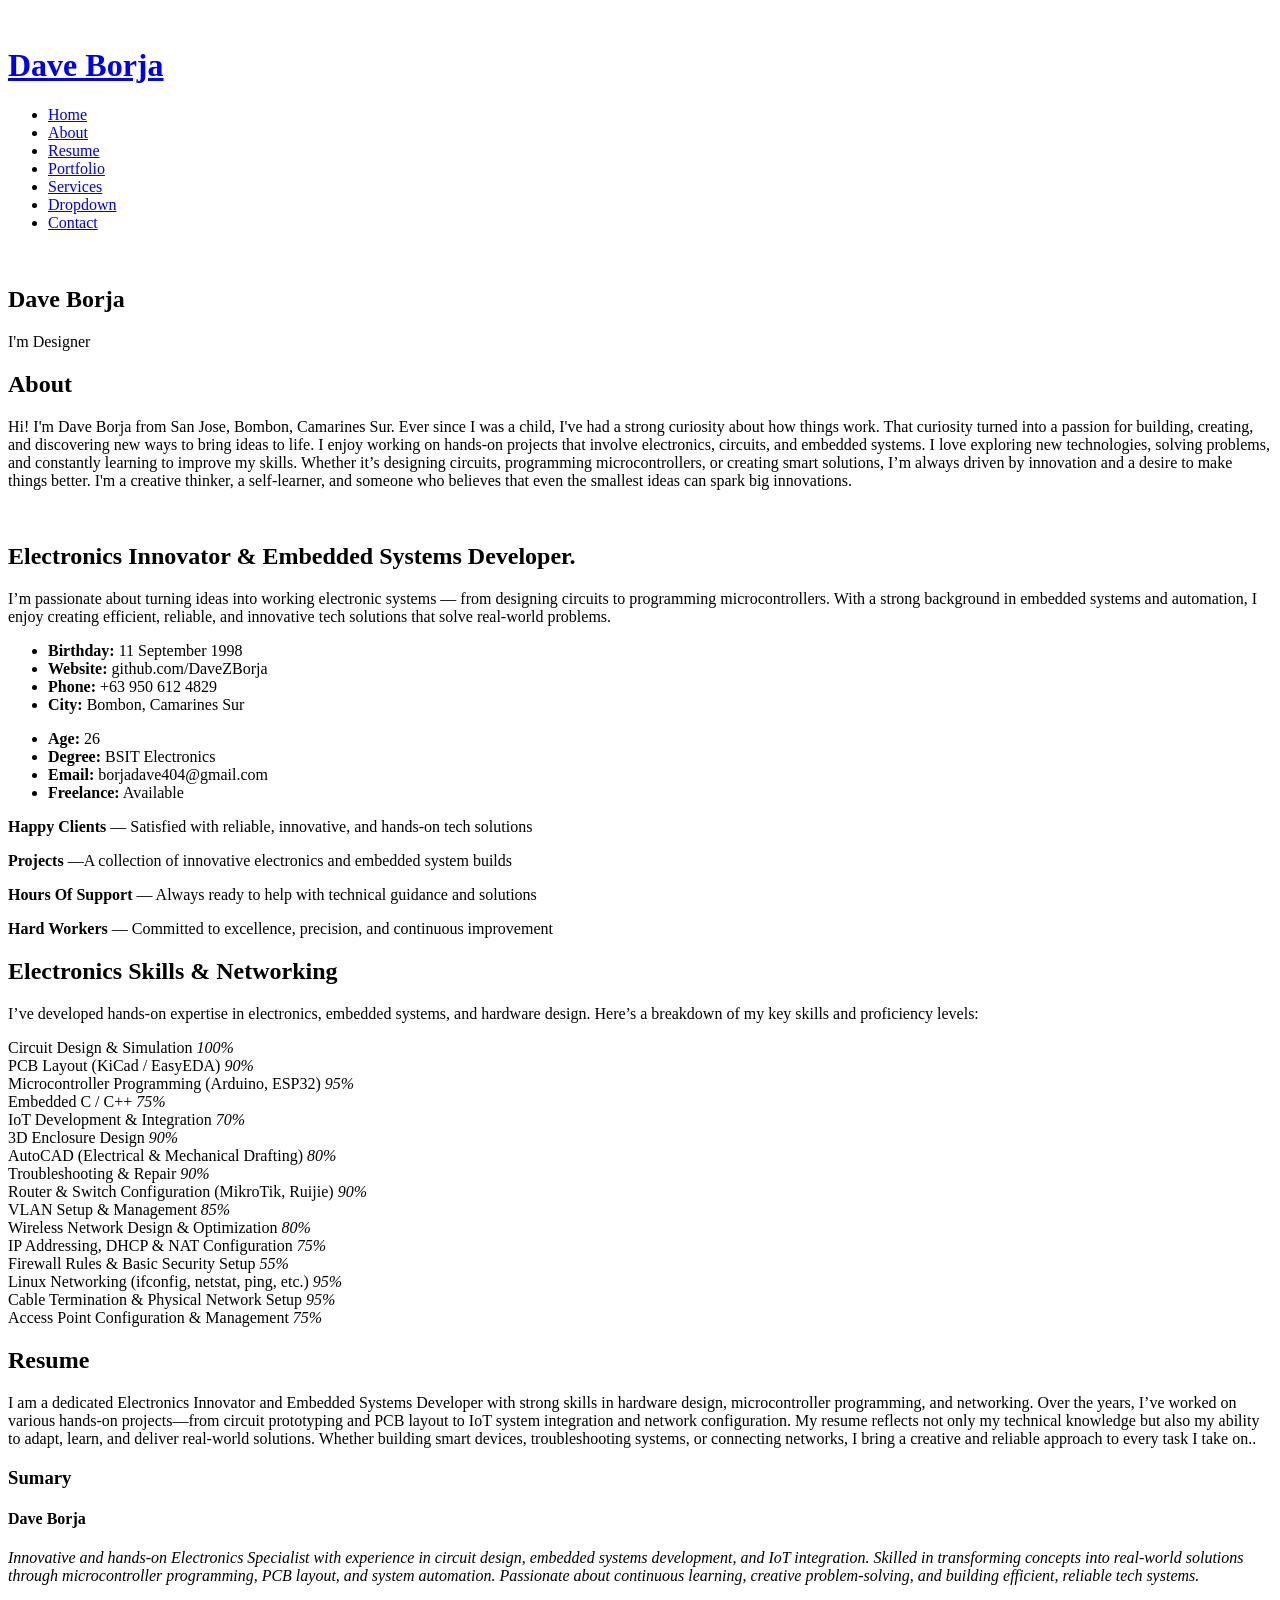
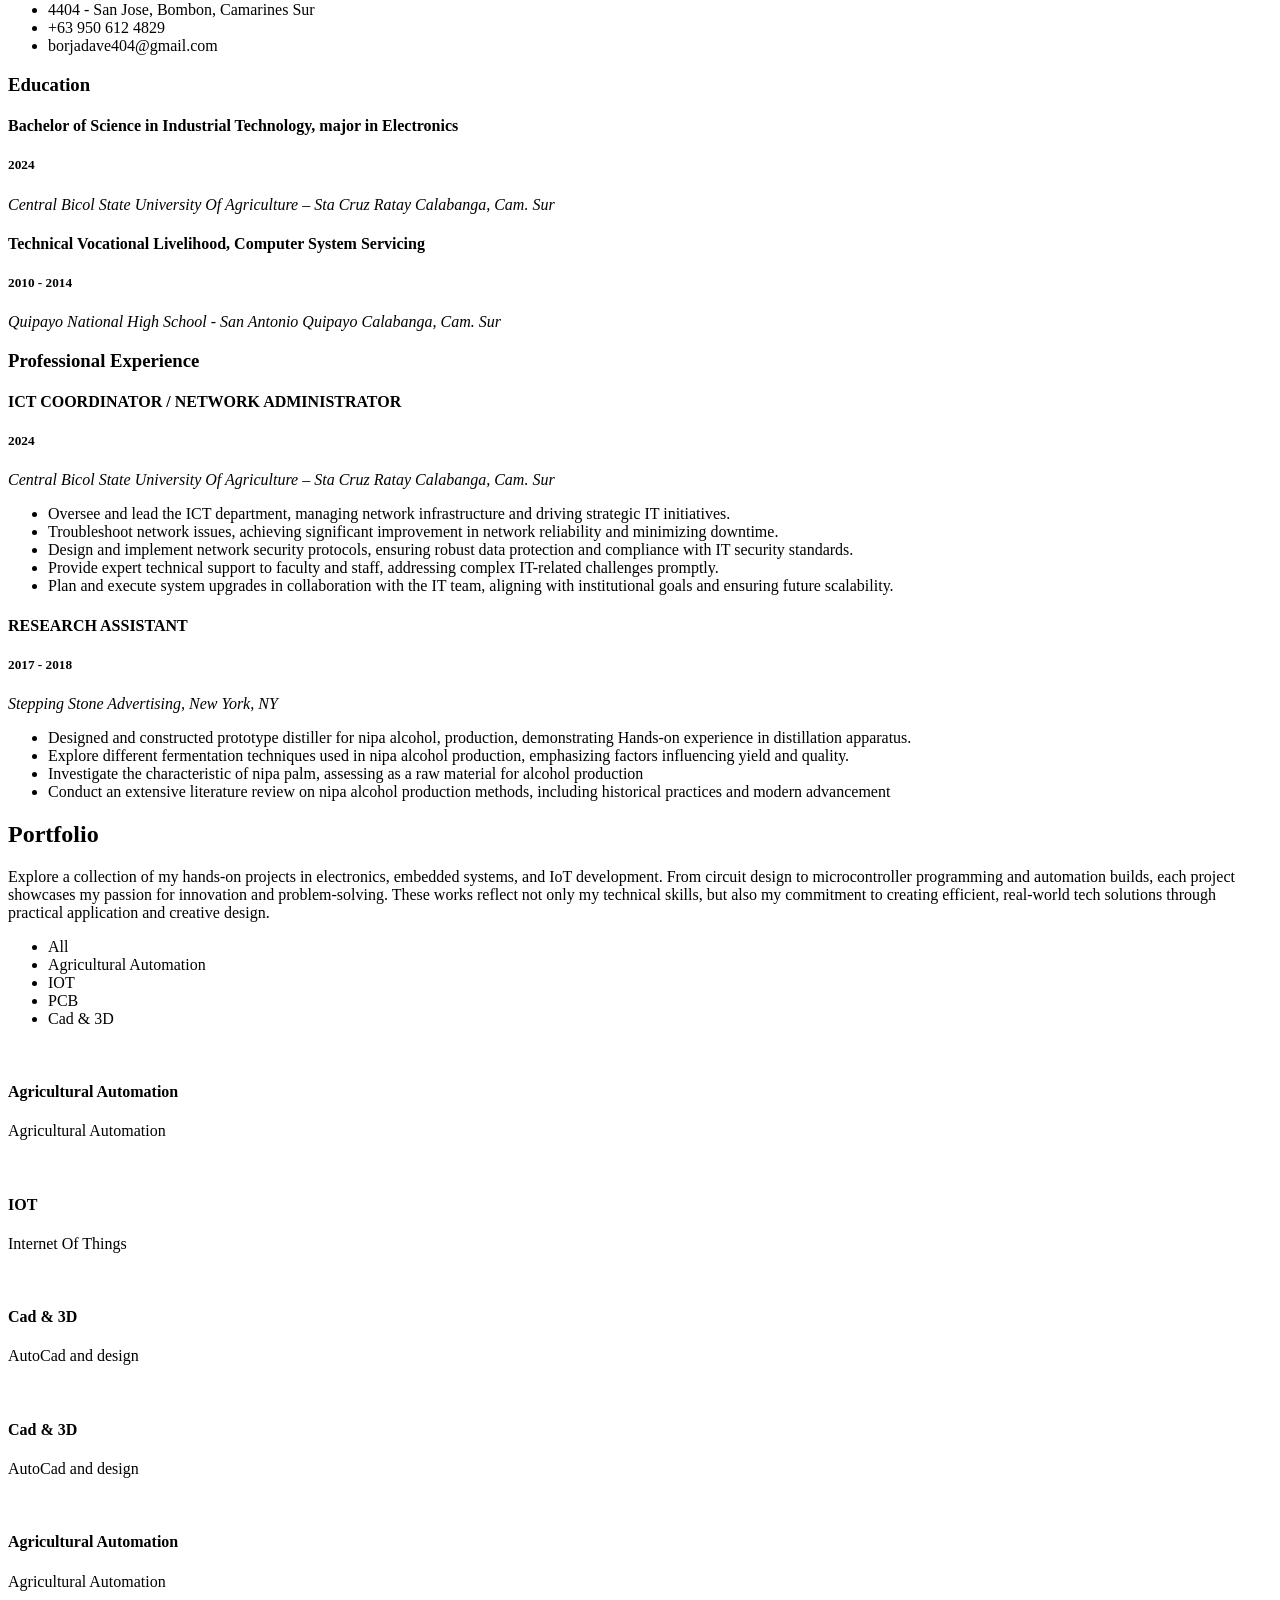
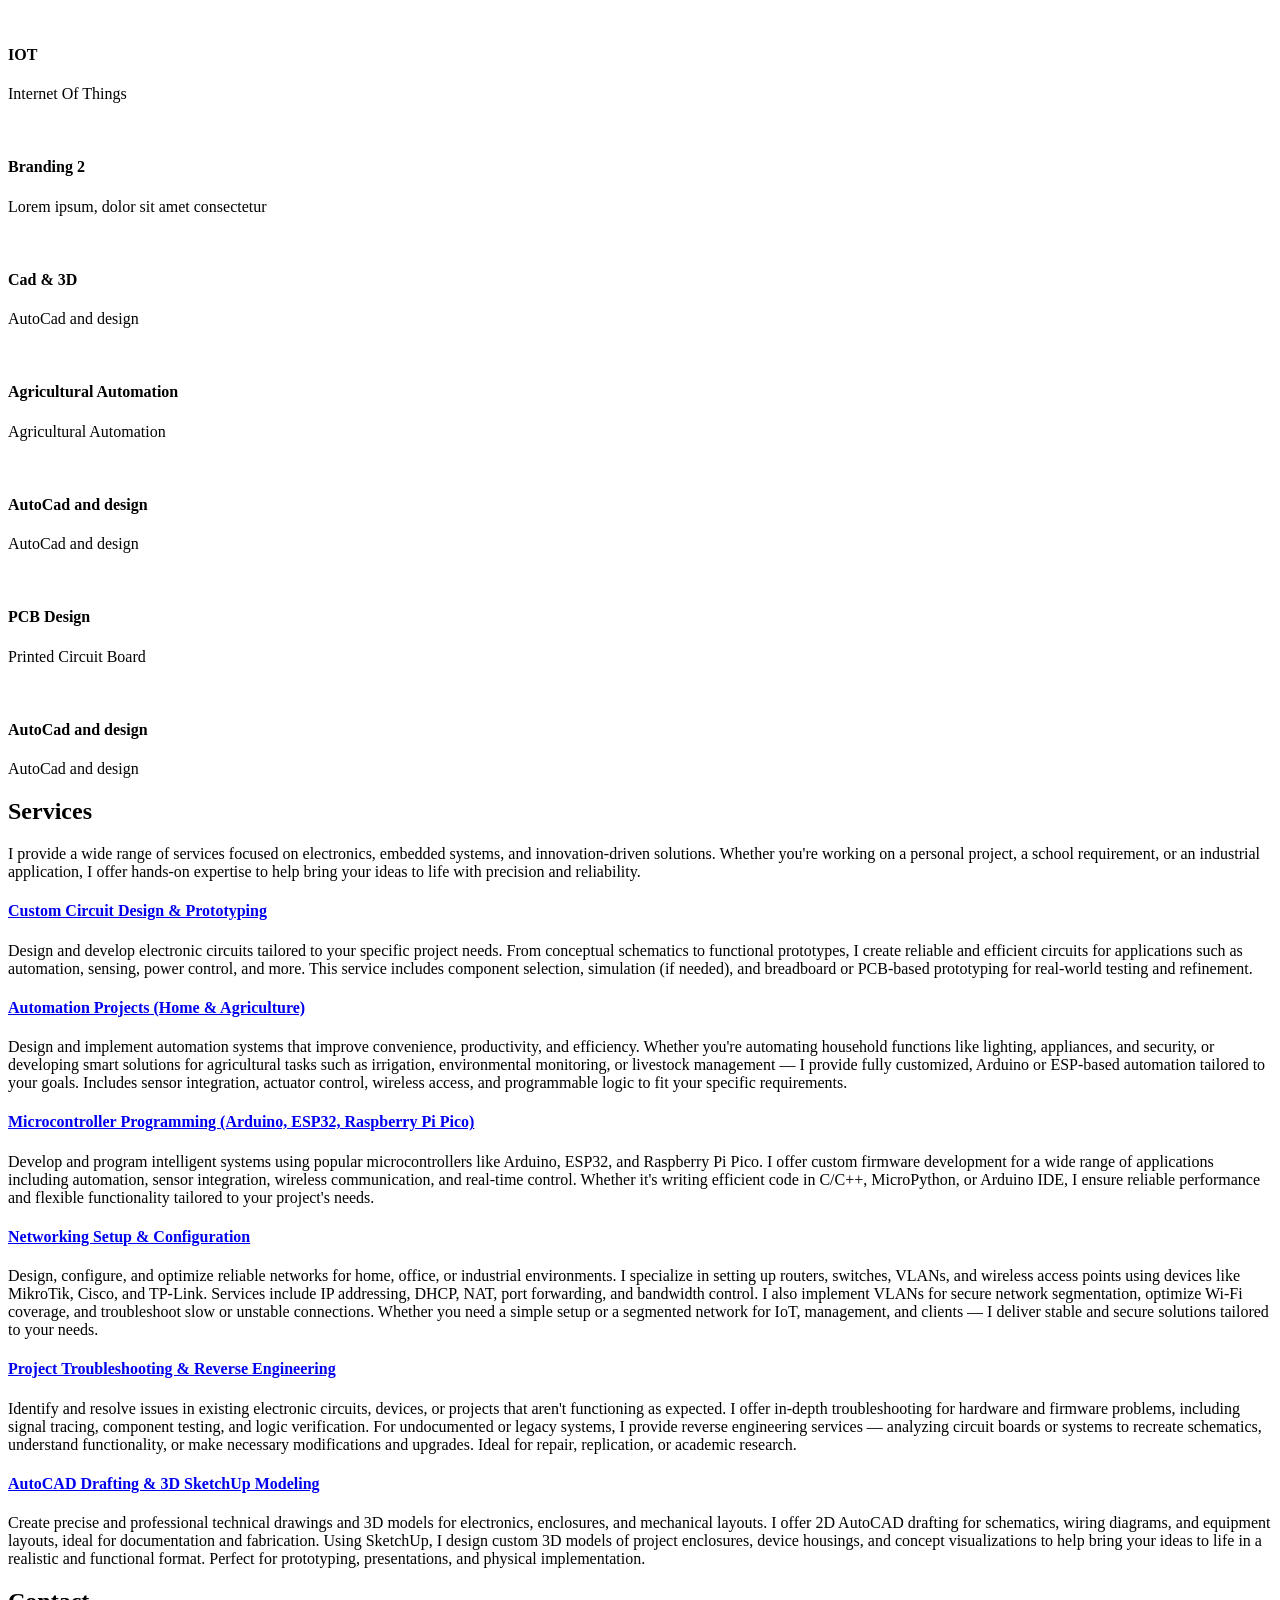
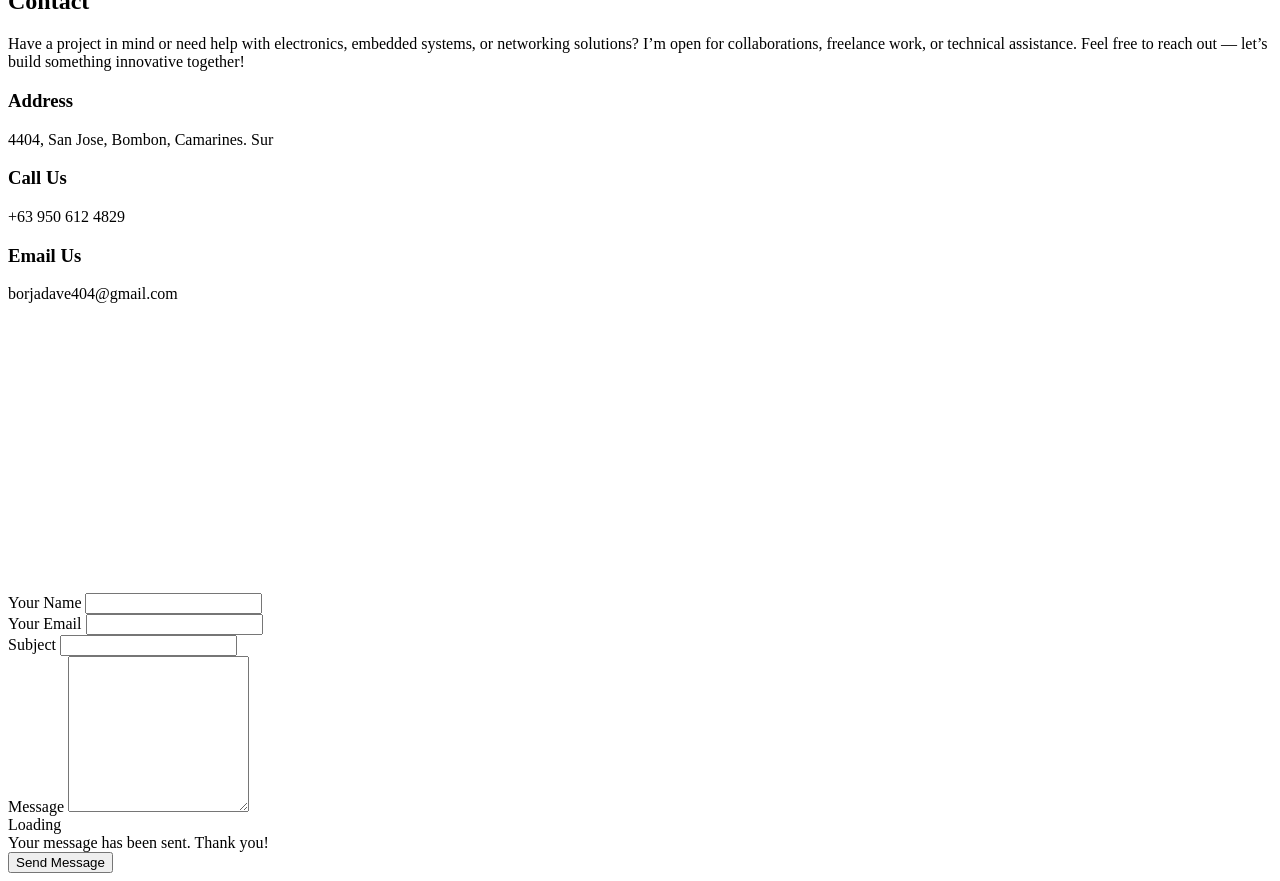
==== commit ee0f0ec0: "Add files via upload" ====
--- a/index.html
+++ b/index.html
@@ -1,53 +1,757 @@
-<!DOCTYPE html>
-<html lang="en">
-<head>
-  <meta charset="UTF-8" />
-  <meta name="viewport" content="width=device-width, initial-scale=1.0" />
-  <title>Automation</title>
-  <link rel="stylesheet" href="style.css" />
-</head>
-<body>
-  <header class="header">
-    <div class="container">
-      <h1>Automation</h1>
-      <p class="subtitle">Empowering Efficiency Through Smart Systems</p>
-    </div>
-  </header>
-
-  <main class="container">
-    <section class="intro">
-      <h2>What is Automation?</h2>
-      <p>
-        Automation refers to the implementation of technologies and systems that enable processes to operate with minimal human intervention. 
-        It plays a vital role in industries, homes, and software development by increasing productivity, improving accuracy, and reducing operational costs.
-      </p>
-    </section>
-
-    <section class="applications">
-      <h2>Key Applications</h2>
-      <div class="grid">
-        <div class="card">
-          <h3>Industrial Robotics</h3>
-          <p>Automated machinery increases production efficiency and precision in manufacturing environments.</p>
-        </div>
-        <div class="card">
-          <h3>Smart Homes</h3>
-          <p>IoT devices automate lighting, security, and appliances, creating more convenient and energy-efficient living spaces.</p>
-        </div>
-        <div class="card">
-          <h3>Business Process Automation</h3>
-          <p>Software tools streamline repetitive tasks, freeing employees to focus on higher-level responsibilities.</p>
-        </div>
-        <div class="card">
-          <h3>Data Collection</h3>
-          <p>Sensors and scripts collect and transmit data in real time, enhancing decision-making and system responsiveness.</p>
-        </div>
-      </div>
-    </section>
-  </main>
-
-  <footer class="footer">
-    <p>&copy; 2025 Automation Solutions. All rights reserved.</p>
-  </footer>
-</body>
-</html>
+<!DOCTYPE html>
+<html lang="en">
+
+<head>
+  <meta charset="utf-8">
+  <meta content="width=device-width, initial-scale=1.0" name="viewport">
+  <title>Dave Borja Portfolio</title>
+  <meta content="" name="description">
+  <meta content="" name="keywords">
+
+ 
+
+  <!-- Fonts -->
+  <link href="https://fonts.googleapis.com" rel="preconnect">
+  <link href="https://fonts.gstatic.com" rel="preconnect" crossorigin>
+  <link href="https://fonts.googleapis.com/css2?family=Roboto:ital,wght@0,100;0,300;0,400;0,500;0,700;0,900;1,100;1,300;1,400;1,500;1,700;1,900&family=Poppins:ital,wght@0,100;0,200;0,300;0,400;0,500;0,600;0,700;0,800;0,900;1,100;1,200;1,300;1,400;1,500;1,600;1,700;1,800;1,900&family=Raleway:ital,wght@0,100;0,200;0,300;0,400;0,500;0,600;0,700;0,800;0,900;1,100;1,200;1,300;1,400;1,500;1,600;1,700;1,800;1,900&display=swap" rel="stylesheet">
+
+  <!-- Vendor CSS Files -->
+  <link href="assets/vendor/bootstrap/css/bootstrap.min.css" rel="stylesheet">
+  <link href="assets/vendor/bootstrap-icons/bootstrap-icons.css" rel="stylesheet">
+  <link href="assets/vendor/aos/aos.css" rel="stylesheet">
+  <link href="assets/vendor/glightbox/css/glightbox.min.css" rel="stylesheet">
+  <link href="assets/vendor/swiper/swiper-bundle.min.css" rel="stylesheet">
+
+  <!-- Main CSS File -->
+  <link href="assets/css/main.css" rel="stylesheet">
+
+</head>
+
+<body class="index-page">
+
+  <header id="header" class="header dark-background d-flex flex-column">
+    <i class="header-toggle d-xl-none bi bi-list"></i>
+
+    <div class="profile-img">
+      <img src="assets/img/my-profile-img.jpg" alt="" class="img-fluid rounded-circle">
+    </div>
+
+    <a href="index.html" class="logo d-flex align-items-center justify-content-center">
+      <!-- Uncomment the line below if you also wish to use an image logo -->
+      <!-- <img src="assets/img/logo.png" alt=""> -->
+      <h1 class="sitename">Dave Borja</h1>
+    </a>
+
+    <div class="social-links text-center">
+      <a href="#" class="twitter"><i class="bi bi-twitter-x"></i></a>
+      <a href="https://www.facebook.com/daveBorja404/" class="facebook"><i class="bi bi-facebook"></i></a>
+      <a href="#" class="instagram"><i class="bi bi-instagram"></i></a>
+      <a href="#" class="google-plus"><i class="bi bi-skype"></i></a>
+      <a href="#" class="linkedin"><i class="bi bi-linkedin"></i></a>
+    </div>
+
+    <nav id="navmenu" class="navmenu">
+      <ul>
+        <li><a href="#hero" class="active"><i class="bi bi-house navicon"></i>Home</a></li>
+        <li><a href="#about"><i class="bi bi-person navicon"></i> About</a></li>
+        <li><a href="#resume"><i class="bi bi-file-earmark-text navicon"></i> Resume</a></li>
+        <li><a href="#portfolio"><i class="bi bi-images navicon"></i> Portfolio</a></li>
+        <li><a href="#services"><i class="bi bi-hdd-stack navicon"></i> Services</a></li>
+        <li class="dropdown"><a href="#"><i class="bi bi-menu-button navicon"></i> <span>Dropdown</span> <i class="bi bi-chevron-down toggle-dropdown"></i></a>
+
+        </li>
+        <li><a href="#contact"><i class="bi bi-envelope navicon"></i> Contact</a></li>
+      </ul>
+    </nav>
+
+  </header>
+  
+  <main class="main">
+
+    <!-- Hero Section -->
+    <section id="hero" class="hero section dark-background">
+
+      <img src="assets/img/hero-bg.jpg" alt="" data-aos="fade-in" class="">
+
+      <div class="container" data-aos="fade-up" data-aos-delay="100">
+        <h2>Dave Borja</h2>
+        <p>I'm <span class="typed" data-typed-items="Electronics Enthusiast, Circuit Designer, Embedded Developer, IoT Builder">Designer</span><span class="typed-cursor typed-cursor--blink" aria-hidden="true"></span><span class="typed-cursor typed-cursor--blink" aria-hidden="true"></span></p>
+      </div>
+
+    </section><!-- /Hero Section -->
+
+    <!-- About Section -->
+    <section id="about" class="about section">
+
+      <!-- Section Title -->
+      <div class="container section-title" data-aos="fade-up">
+        <h2>About</h2>
+        <p>Hi! I'm Dave Borja from San Jose, Bombon, Camarines Sur. Ever since I was a child, I've had a strong curiosity about how things work. That curiosity turned into a passion for building, creating, and discovering new ways to bring ideas to life.
+
+I enjoy working on hands-on projects that involve electronics, circuits, and embedded systems. I love exploring new technologies, solving problems, and constantly learning to improve my skills. Whether it’s designing circuits, programming microcontrollers, or creating smart solutions, I’m always driven by innovation and a desire to make things better.
+
+I'm a creative thinker, a self-learner, and someone who believes that even the smallest ideas can spark big innovations.</p>
+      </div><!-- End Section Title -->
+
+      <div class="container" data-aos="fade-up" data-aos-delay="100">
+
+        <div class="row gy-4 justify-content-center">
+          <div class="col-lg-4">
+            <img src="assets/img/my-profile-img.jpg" class="img-fluid" alt="">
+          </div>
+          <div class="col-lg-8 content">
+            <h2>Electronics Innovator &amp; Embedded Systems Developer.</h2>
+            <p class="fst-italic py-3">
+              I’m passionate about turning ideas into working electronic systems — from designing circuits to programming microcontrollers. With a strong background in embedded systems and automation, I enjoy creating efficient, reliable, and innovative tech solutions that solve real-world problems.
+            </p>
+            <div class="row">
+              <div class="col-lg-6">
+                <ul>
+                  <li><i class="bi bi-chevron-right"></i> <strong>Birthday:</strong> <span>11 September 1998</span></li>
+                  <li><i class="bi bi-chevron-right"></i> <strong>Website:</strong> <span>github.com/DaveZBorja</span></li>
+                  <li><i class="bi bi-chevron-right"></i> <strong>Phone:</strong> <span>+63 950 612 4829</span></li>
+                  <li><i class="bi bi-chevron-right"></i> <strong>City:</strong> <span>Bombon, Camarines Sur</span></li>
+                </ul>
+              </div>
+              <div class="col-lg-6">
+                <ul>
+                  <li><i class="bi bi-chevron-right"></i> <strong>Age:</strong> <span>26</span></li>
+                  <li><i class="bi bi-chevron-right"></i> <strong>Degree:</strong> <span>BSIT Electronics</span></li>
+                  <li><i class="bi bi-chevron-right"></i> <strong>Email:</strong> <span>borjadave404@gmail.com</span></li>
+                  <li><i class="bi bi-chevron-right"></i> <strong>Freelance:</strong> <span>Available</span></li>
+                </ul>
+              </div>
+            </div>
+            
+          </div>
+        </div>
+
+      </div>
+
+    </section><!-- /About Section -->
+
+    <!-- Stats Section -->
+    <section id="stats" class="stats section">
+
+      <div class="container" data-aos="fade-up" data-aos-delay="100">
+
+        <div class="row gy-4">
+
+          <div class="col-lg-3 col-md-6">
+            <div class="stats-item">
+              <i class="bi bi-emoji-smile"></i>
+              <span data-purecounter-start="0" data-purecounter-end="68" data-purecounter-duration="1" class="purecounter"></span>
+              <p><strong>Happy Clients</strong> <span>— Satisfied with reliable, innovative, and hands-on tech solutions</span></p>
+            </div>
+          </div><!-- End Stats Item -->
+
+          <div class="col-lg-3 col-md-6">
+            <div class="stats-item">
+              <i class="bi bi-journal-richtext"></i>
+              <span data-purecounter-start="0" data-purecounter-end="81" data-purecounter-duration="1" class="purecounter"></span>
+              <p><strong>Projects</strong> <span>—A collection of innovative electronics and embedded system builds</span></p>
+            </div>
+          </div><!-- End Stats Item -->
+
+          <div class="col-lg-3 col-md-6">
+            <div class="stats-item">
+              <i class="bi bi-headset"></i>
+              <span data-purecounter-start="0" data-purecounter-end="1453" data-purecounter-duration="1" class="purecounter"></span>
+              <p><strong>Hours Of Support</strong> <span>— Always ready to help with technical guidance and solutions</span></p>
+            </div>
+          </div><!-- End Stats Item -->
+
+          <div class="col-lg-3 col-md-6">
+            <div class="stats-item">
+              <i class="bi bi-people"></i>
+              <span data-purecounter-start="0" data-purecounter-end="32" data-purecounter-duration="1" class="purecounter"></span>
+              <p><strong>Hard Workers</strong> <span>— Committed to excellence, precision, and continuous improvement</span></p>
+            </div>
+          </div><!-- End Stats Item -->
+
+        </div>
+
+      </div>
+
+    </section><!-- /Stats Section -->
+
+    <!-- Skills Section -->
+    <section id="skills" class="skills section light-background">
+
+      <!-- Section Title -->
+      <div class="container section-title" data-aos="fade-up">
+        <h2>Electronics Skills & Networking </h2>
+        <p>I’ve developed hands-on expertise in electronics, embedded systems, and hardware design. Here’s a breakdown of my key skills and proficiency levels:</p>
+      </div><!-- End Section Title -->
+
+      <div class="container" data-aos="fade-up" data-aos-delay="100">
+
+        <div class="row skills-content skills-animation">
+
+          <div class="col-lg-6">
+
+            <div class="progress">
+              <span class="skill"><span>Circuit Design & Simulation</span> <i class="val">100%</i></span>
+              <div class="progress-bar-wrap">
+                <div class="progress-bar" role="progressbar" aria-valuenow="100" aria-valuemin="0" aria-valuemax="100"></div>
+              </div>
+            </div><!-- End Skills Item -->
+
+            <div class="progress">
+              <span class="skill"><span>PCB Layout (KiCad / EasyEDA)</span> <i class="val">90%</i></span>
+              <div class="progress-bar-wrap">
+                <div class="progress-bar" role="progressbar" aria-valuenow="90" aria-valuemin="0" aria-valuemax="100"></div>
+              </div>
+            </div><!-- End Skills Item -->
+
+            <div class="progress">
+              <span class="skill"><span>Microcontroller Programming (Arduino, ESP32)</span> <i class="val">95%</i></span>
+              <div class="progress-bar-wrap">
+                <div class="progress-bar" role="progressbar" aria-valuenow="95" aria-valuemin="0" aria-valuemax="100"></div>
+              </div>
+            </div><!-- End Skills Item -->
+
+            <div class="progress">
+              <span class="skill"><span>Embedded C / C++</span> <i class="val">75%</i></span>
+              <div class="progress-bar-wrap">
+                <div class="progress-bar" role="progressbar" aria-valuenow="75" aria-valuemin="0" aria-valuemax="100"></div>
+              </div>
+            </div><!-- End Skills Item -->
+
+            <div class="progress">
+              <span class="skill"><span>IoT Development & Integration</span> <i class="val">70%</i></span>
+              <div class="progress-bar-wrap">
+                <div class="progress-bar" role="progressbar" aria-valuenow="70" aria-valuemin="0" aria-valuemax="100"></div>
+              </div>
+            </div><!-- End Skills Item -->
+
+                        <div class="progress">
+              <span class="skill"><span>3D Enclosure Design</span> <i class="val">90%</i></span>
+              <div class="progress-bar-wrap">
+                <div class="progress-bar" role="progressbar" aria-valuenow="90" aria-valuemin="0" aria-valuemax="100"></div>
+              </div>
+            </div><!-- End Skills Item -->
+
+                        <div class="progress">
+              <span class="skill"><span>AutoCAD (Electrical & Mechanical Drafting) </span> <i class="val">80%</i></span>
+              <div class="progress-bar-wrap">
+                <div class="progress-bar" role="progressbar" aria-valuenow="80" aria-valuemin="0" aria-valuemax="100"></div>
+              </div>
+            </div><!-- End Skills Item -->
+
+            <div class="progress">
+              <span class="skill"><span>Troubleshooting & Repair</span> <i class="val">90%</i></span>
+              <div class="progress-bar-wrap">
+                <div class="progress-bar" role="progressbar" aria-valuenow="90" aria-valuemin="0" aria-valuemax="100"></div>
+              </div>
+            </div><!-- End Skills Item -->
+
+
+          </div>
+
+          <div class="col-lg-6">
+
+            <div class="progress">
+              <span class="skill"><span>Router & Switch Configuration (MikroTik, Ruijie)</span> <i class="val">90%</i></span>
+              <div class="progress-bar-wrap">
+                <div class="progress-bar" role="progressbar" aria-valuenow="90" aria-valuemin="0" aria-valuemax="100"></div>
+              </div>
+            </div><!-- End Skills Item -->
+
+            <div class="progress">
+              <span class="skill"><span>VLAN Setup & Management</span> <i class="val">85%</i></span>
+              <div class="progress-bar-wrap">
+                <div class="progress-bar" role="progressbar" aria-valuenow="85" aria-valuemin="0" aria-valuemax="100"></div>
+              </div>
+            </div><!-- End Skills Item -->
+
+            <div class="progress">
+              <span class="skill"><span>Wireless Network Design & Optimization</span> <i class="val">80%</i></span>
+              <div class="progress-bar-wrap">
+                <div class="progress-bar" role="progressbar" aria-valuenow="80" aria-valuemin="0" aria-valuemax="100"></div>
+              </div>
+            </div><!-- End Skills Item -->
+
+             <div class="progress">
+              <span class="skill"><span>IP Addressing, DHCP & NAT Configuration</span> <i class="val">75%</i></span>
+              <div class="progress-bar-wrap">
+                <div class="progress-bar" role="progressbar" aria-valuenow="75" aria-valuemin="0" aria-valuemax="100"></div>
+              </div>
+            </div><!-- End Skills Item -->
+
+             <div class="progress">
+              <span class="skill"><span>Firewall Rules & Basic Security Setup</span> <i class="val">55%</i></span>
+              <div class="progress-bar-wrap">
+                <div class="progress-bar" role="progressbar" aria-valuenow="55" aria-valuemin="0" aria-valuemax="100"></div>
+              </div>
+            </div><!-- End Skills Item -->
+
+            <div class="progress">
+              <span class="skill"><span>Linux Networking (ifconfig, netstat, ping, etc.) </span> <i class="val">95%</i></span>
+              <div class="progress-bar-wrap">
+                <div class="progress-bar" role="progressbar" aria-valuenow="95" aria-valuemin="0" aria-valuemax="100"></div>
+              </div>
+            </div><!-- End Skills Item -->
+
+            <div class="progress">
+              <span class="skill"><span>Cable Termination & Physical Network Setup</span> <i class="val">95%</i></span>
+              <div class="progress-bar-wrap">
+                <div class="progress-bar" role="progressbar" aria-valuenow="95" aria-valuemin="0" aria-valuemax="100"></div>
+              </div>
+            </div><!-- End Skills Item -->
+
+            <div class="progress">
+              <span class="skill"><span>Access Point Configuration & Management</span> <i class="val">75%</i></span>
+              <div class="progress-bar-wrap">
+                <div class="progress-bar" role="progressbar" aria-valuenow="75" aria-valuemin="0" aria-valuemax="100"></div>
+              </div>
+            </div><!-- End Skills Item -->
+
+          </div>
+
+        </div>
+
+      </div>
+
+    </section><!-- /Skills Section -->
+
+    <!-- Resume Section -->
+    <section id="resume" class="resume section">
+
+      <!-- Section Title -->
+      <div class="container section-title" data-aos="fade-up">
+        <h2>Resume</h2>
+        <p>I am a dedicated Electronics Innovator and Embedded Systems Developer with strong skills in hardware design, microcontroller programming, and networking. Over the years, I’ve worked on various hands-on projects—from circuit prototyping and PCB layout to IoT system integration and network configuration.
+
+My resume reflects not only my technical knowledge but also my ability to adapt, learn, and deliver real-world solutions. Whether building smart devices, troubleshooting systems, or connecting networks, I bring a creative and reliable approach to every task I take on..</p>
+      </div><!-- End Section Title -->
+
+      <div class="container">
+
+        <div class="row">
+
+          <div class="col-lg-6" data-aos="fade-up" data-aos-delay="100">
+            <h3 class="resume-title">Sumary</h3>
+
+            <div class="resume-item pb-0">
+              <h4>Dave Borja</h4>
+              <p><em>Innovative and hands-on Electronics Specialist with experience in circuit design, embedded systems development, and IoT integration. Skilled in transforming concepts into real-world solutions through microcontroller programming, PCB layout, and system automation. Passionate about continuous learning, creative problem-solving, and building efficient, reliable tech systems.</em></p>
+              <ul>
+                <li>4404 - San Jose, Bombon, Camarines Sur</li>
+                <li>+63 950 612 4829</li>
+                <li> borjadave404@gmail.com</li>
+              </ul>
+            </div><!-- Edn Resume Item -->
+
+            <h3 class="resume-title">Education</h3>
+            <div class="resume-item">
+              <h4>Bachelor of Science in Industrial Technology, major in Electronics</h4>
+              <h5>2024</h5>
+              <p><em>Central Bicol State University Of Agriculture – Sta Cruz Ratay Calabanga, Cam. Sur</em></p>
+              
+            </div><!-- Edn Resume Item -->
+
+            <div class="resume-item">
+              <h4>Technical Vocational Livelihood, Computer System Servicing</h4>
+              <h5>2010 - 2014</h5>
+              <p><em>Quipayo National High School - San Antonio Quipayo Calabanga, Cam. Sur</em></p>
+             
+            </div><!-- Edn Resume Item -->
+
+          </div>
+
+          <div class="col-lg-6" data-aos="fade-up" data-aos-delay="200">
+            <h3 class="resume-title">Professional Experience</h3>
+            <div class="resume-item">
+              <h4>ICT COORDINATOR / NETWORK ADMINISTRATOR</h4>
+              <h5>2024 </h5>
+              <p><em>Central Bicol State University Of Agriculture – Sta Cruz Ratay Calabanga, Cam. Sur </em></p>
+              <ul>
+                <li>Oversee and lead the ICT department, managing network infrastructure and driving strategic IT initiatives.</li>
+                <li>Troubleshoot network issues, achieving significant improvement in network reliability and minimizing downtime.</li>
+                <li>Design and implement network security protocols, ensuring robust data protection and compliance with IT security
+standards.</li>
+                <li>Provide expert technical support to faculty and staff, addressing complex IT-related challenges promptly.</li>
+                 <li>Plan and execute system upgrades in collaboration with the IT team, aligning with institutional goals and ensuring future scalability.</li>
+              </ul>
+            </div><!-- Edn Resume Item -->
+
+            <div class="resume-item">
+              <h4>RESEARCH ASSISTANT</h4>
+              <h5>2017 - 2018</h5>
+              <p><em>Stepping Stone Advertising, New York, NY</em></p>
+              <ul>
+                <li>Designed and constructed prototype distiller for nipa alcohol, production, demonstrating Hands-on experience in distillation apparatus.</li>
+                <li>Explore different fermentation techniques used in nipa alcohol production, emphasizing factors influencing yield and quality.</li>
+                <li>Investigate the characteristic of nipa palm, assessing as a raw material for alcohol production</li>
+                <li>Conduct an extensive literature review on nipa alcohol production methods, including historical practices and modern advancement</li>
+              </ul>
+            </div><!-- Edn Resume Item -->
+
+          </div>
+
+        </div>
+
+      </div>
+
+    </section><!-- /Resume Section -->
+
+    <!-- Portfolio Section -->
+    <section id="portfolio" class="portfolio section light-background">
+
+      <!-- Section Title -->
+      <div class="container section-title" data-aos="fade-up">
+        <h2>Portfolio</h2>
+        <p>Explore a collection of my hands-on projects in electronics, embedded systems, and IoT development. From circuit design to microcontroller programming and automation builds, each project showcases my passion for innovation and problem-solving. These works reflect not only my technical skills, but also my commitment to creating efficient, real-world tech solutions through practical application and creative design.</p>
+      </div><!-- End Section Title -->
+
+      <div class="container">
+
+        <div class="isotope-layout" data-default-filter="*" data-layout="masonry" data-sort="original-order">
+
+          <ul class="portfolio-filters isotope-filters" data-aos="fade-up" data-aos-delay="100">
+            <li data-filter="*" class="filter-active">All</li>
+            <li data-filter=".filter-app">Agricultural Automation</li>
+            <li data-filter=".filter-product">IOT</li>
+            <li data-filter=".filter-branding">PCB</li>
+            <li data-filter=".filter-books">Cad & 3D</li>
+          </ul><!-- End Portfolio Filters -->
+
+          <div class="row gy-4 isotope-container" data-aos="fade-up" data-aos-delay="200">
+
+            <div class="col-lg-4 col-md-6 portfolio-item isotope-item filter-app">
+              <div class="portfolio-content h-100">
+                <img src="assets/img/portfolio/app-1.jpg" class="img-fluid" alt="">
+                <div class="portfolio-info">
+                  <h4>Agricultural Automation</h4>
+                  <p>Agricultural Automation</p>
+                  <a href="assets/img/portfolio/app-1.jpg" title="Agricultural Automation" data-gallery="portfolio-gallery-app" class="glightbox preview-link"><i class="bi bi-zoom-in"></i></a>
+                  <a href="portfolio-details.html" title="More Details" class="details-link"><i class="bi bi-link-45deg"></i></a>
+                </div>
+              </div>
+            </div><!-- End Portfolio Item -->
+
+            <div class="col-lg-4 col-md-6 portfolio-item isotope-item filter-product">
+              <div class="portfolio-content h-100">
+                <img src="assets/img/portfolio/product-1.jpg" class="img-fluid" alt="">
+                <div class="portfolio-info">
+                  <h4>IOT</h4>
+                  <p>Internet Of Things</p>
+                  <a href="assets/img/portfolio/product-1.jpg" title="iot" data-gallery="portfolio-gallery-product" class="glightbox preview-link"><i class="bi bi-zoom-in"></i></a>
+                  <a href="portfolio-details.html" title="More Details" class="details-link"><i class="bi bi-link-45deg"></i></a>
+                </div>
+              </div>
+            </div><!-- End Portfolio Item -->
+
+            <div class="col-lg-4 col-md-6 portfolio-item isotope-item filter-branding">
+              <div class="portfolio-content h-100">
+                <img src="assets/img/portfolio/branding-1.jpg" class="img-fluid" alt="">
+                <div class="portfolio-info">
+                  <h4>Cad & 3D</h4>
+                  <p>AutoCad and design</p>
+                  <a href="assets/img/portfolio/branding-1.jpg" title="Cad & 3D" data-gallery="portfolio-gallery-branding" class="glightbox preview-link"><i class="bi bi-zoom-in"></i></a>
+                  <a href="portfolio-details.html" title="More Details" class="details-link"><i class="bi bi-link-45deg"></i></a>
+                </div>
+              </div>
+            </div><!-- End Portfolio Item -->
+
+            <div class="col-lg-4 col-md-6 portfolio-item isotope-item filter-books">
+              <div class="portfolio-content h-100">
+                <img src="assets/img/portfolio/books-1.jpg" class="img-fluid" alt="">
+                <div class="portfolio-info">
+                  <h4>Cad & 3D</h4>
+                  <p>AutoCad and design</p>
+                  <a href="assets/img/portfolio/books-1.jpg" title="Cad & 3D" data-gallery="portfolio-gallery-book" class="glightbox preview-link"><i class="bi bi-zoom-in"></i></a>
+                  <a href="portfolio-details.html" title="More Details" class="details-link"><i class="bi bi-link-45deg"></i></a>
+                </div>
+              </div>
+            </div><!-- End Portfolio Item -->
+
+            <div class="col-lg-4 col-md-6 portfolio-item isotope-item filter-app">
+              <div class="portfolio-content h-100">
+                <img src="assets/img/portfolio/app-2.jpg" class="img-fluid" alt="">
+                <div class="portfolio-info">
+                  <h4>Agricultural Automation</h4>
+                  <p>Agricultural Automation</p>
+                  <a href="assets/img/portfolio/app-2.jpg" title="Agricultural Automation" data-gallery="portfolio-gallery-app" class="glightbox preview-link"><i class="bi bi-zoom-in"></i></a>
+                  <a href="portfolio-details.html" title="More Details" class="details-link"><i class="bi bi-link-45deg"></i></a>
+                </div>
+              </div>
+            </div><!-- End Portfolio Item -->
+
+            <div class="col-lg-4 col-md-6 portfolio-item isotope-item filter-product">
+              <div class="portfolio-content h-100">
+                <img src="assets/img/portfolio/product-2.jpg" class="img-fluid" alt="">
+                <div class="portfolio-info">
+                  <h4>IOT</h4>
+                  <p>Internet Of Things</p>
+                  <a href="assets/img/portfolio/product-2.jpg" title="Internet Of Things" data-gallery="portfolio-gallery-product" class="glightbox preview-link"><i class="bi bi-zoom-in"></i></a>
+                  <a href="portfolio-details.html" title="More Details" class="details-link"><i class="bi bi-link-45deg"></i></a>
+                </div>
+              </div>
+            </div><!-- End Portfolio Item -->
+
+            <div class="col-lg-4 col-md-6 portfolio-item isotope-item filter-branding">
+              <div class="portfolio-content h-100">
+                <img src="assets/img/portfolio/branding-2.jpg" class="img-fluid" alt="">
+                <div class="portfolio-info">
+                  <h4>Branding 2</h4>
+                  <p>Lorem ipsum, dolor sit amet consectetur</p>
+                  <a href="assets/img/portfolio/branding-2.jpg" title="Branding 2" data-gallery="portfolio-gallery-branding" class="glightbox preview-link"><i class="bi bi-zoom-in"></i></a>
+                  <a href="portfolio-details.html" title="More Details" class="details-link"><i class="bi bi-link-45deg"></i></a>
+                </div>
+              </div>
+            </div><!-- End Portfolio Item -->
+
+            <div class="col-lg-4 col-md-6 portfolio-item isotope-item filter-books">
+              <div class="portfolio-content h-100">
+                <img src="assets/img/portfolio/books-2.jpg" class="img-fluid" alt="">
+                <div class="portfolio-info">
+                  <h4>Cad & 3D</h4>
+                  <p>AutoCad and design</p>
+                  <a href="assets/img/portfolio/books-2.jpg" title="AutoCad and design" data-gallery="portfolio-gallery-book" class="glightbox preview-link"><i class="bi bi-zoom-in"></i></a>
+                  <a href="portfolio-details.html" title="More Details" class="details-link"><i class="bi bi-link-45deg"></i></a>
+                </div>
+              </div>
+            </div><!-- End Portfolio Item -->
+
+            <div class="col-lg-4 col-md-6 portfolio-item isotope-item filter-app">
+              <div class="portfolio-content h-100">
+                <img src="assets/img/portfolio/app-3.jpg" class="img-fluid" alt="">
+                <div class="portfolio-info">
+                  <h4>Agricultural Automation</h4>
+                  <p>Agricultural Automation</p>
+                  <a href="assets/img/portfolio/app-3.jpg" title="Agricultural Automation" data-gallery="portfolio-gallery-app" class="glightbox preview-link"><i class="bi bi-zoom-in"></i></a>
+                  <a href="portfolio-details.html" title="More Details" class="details-link"><i class="bi bi-link-45deg"></i></a>
+                </div>
+              </div>
+            </div><!-- End Portfolio Item -->
+
+            <div class="col-lg-4 col-md-6 portfolio-item isotope-item filter-product">
+              <div class="portfolio-content h-100">
+                <img src="assets/img/portfolio/product-3.jpg" class="img-fluid" alt="">
+                <div class="portfolio-info">
+                  <h4>AutoCad and design</h4>
+                  <p>AutoCad and design</p>
+                  <a href="assets/img/portfolio/product-3.jpg" title="AutoCad and design" data-gallery="portfolio-gallery-product" class="glightbox preview-link"><i class="bi bi-zoom-in"></i></a>
+                  <a href="portfolio-details.html" title="More Details" class="details-link"><i class="bi bi-link-45deg"></i></a>
+                </div>
+              </div>
+            </div><!-- End Portfolio Item -->
+
+            <div class="col-lg-4 col-md-6 portfolio-item isotope-item filter-branding">
+              <div class="portfolio-content h-100">
+                <img src="assets/img/portfolio/branding-3.jpg" class="img-fluid" alt="">
+                <div class="portfolio-info">
+                  <h4>PCB Design</h4>
+                  <p>Printed Circuit Board</p>
+                  <a href="assets/img/portfolio/branding-3.jpg" title="PCB" data-gallery="portfolio-gallery-branding" class="glightbox preview-link"><i class="bi bi-zoom-in"></i></a>
+                  <a href="portfolio-details.html" title="More Details" class="details-link"><i class="bi bi-link-45deg"></i></a>
+                </div>
+              </div>
+            </div><!-- End Portfolio Item -->
+
+            <div class="col-lg-4 col-md-6 portfolio-item isotope-item filter-books">
+              <div class="portfolio-content h-100">
+                <img src="assets/img/portfolio/books-3.jpg" class="img-fluid" alt="">
+                <div class="portfolio-info">
+                  <h4>AutoCad and design</h4>
+                  <p>AutoCad and design</p>
+                  <a href="assets/img/portfolio/books-3.jpg" title="AutoCad and design" data-gallery="portfolio-gallery-book" class="glightbox preview-link"><i class="bi bi-zoom-in"></i></a>
+                  <a href="portfolio-details.html" title="More Details" class="details-link"><i class="bi bi-link-45deg"></i></a>
+                </div>
+              </div>
+            </div><!-- End Portfolio Item -->
+
+          </div><!-- End Portfolio Container -->
+
+        </div>
+
+      </div>
+
+    </section><!-- /Portfolio Section -->
+
+    <!-- Services Section -->
+    <section id="services" class="services section">
+
+      <!-- Section Title -->
+      <div class="container section-title" data-aos="fade-up">
+        <h2>Services</h2>
+        <p>I provide a wide range of services focused on electronics, embedded systems, and innovation-driven solutions. Whether you're working on a personal project, a school requirement, or an industrial application, I offer hands-on expertise to help bring your ideas to life with precision and reliability.</p>
+      </div><!-- End Section Title -->
+
+      <div class="container">
+
+        <div class="row gy-4">
+
+          <div class="col-lg-4 col-md-6 service-item d-flex" data-aos="fade-up" data-aos-delay="100">
+            <div class="icon flex-shrink-0"><i class="bi bi-briefcase"></i></div>
+            <div>
+              <h4 class="title"><a href="service-details.html" class="stretched-link">Custom Circuit Design & Prototyping</a></h4>
+              <p class="description">Design and develop electronic circuits tailored to your specific project needs. From conceptual schematics to functional prototypes, I create reliable and efficient circuits for applications such as automation, sensing, power control, and more. This service includes component selection, simulation (if needed), and breadboard or PCB-based prototyping for real-world testing and refinement.</p>
+            </div>
+          </div>
+          <!-- End Service Item -->
+
+          <div class="col-lg-4 col-md-6 service-item d-flex" data-aos="fade-up" data-aos-delay="200">
+            <div class="icon flex-shrink-0"><i class="bi bi-card-checklist"></i></div>
+            <div>
+              <h4 class="title"><a href="service-details.html" class="stretched-link">Automation Projects (Home & Agriculture)</a></h4>
+              <p class="description">Design and implement automation systems that improve convenience, productivity, and efficiency. Whether you're automating household functions like lighting, appliances, and security, or developing smart solutions for agricultural tasks such as irrigation, environmental monitoring, or livestock management — I provide fully customized, Arduino or ESP-based automation tailored to your goals. Includes sensor integration, actuator control, wireless access, and programmable logic to fit your specific requirements.</p>
+            </div>
+          </div><!-- End Service Item -->
+
+          <div class="col-lg-4 col-md-6 service-item d-flex" data-aos="fade-up" data-aos-delay="300">
+            <div class="icon flex-shrink-0"><i class="bi bi-bar-chart"></i></div>
+            <div>
+              <h4 class="title"><a href="service-details.html" class="stretched-link">Microcontroller Programming (Arduino, ESP32, Raspberry Pi Pico)</a></h4>
+              <p class="description">Develop and program intelligent systems using popular microcontrollers like Arduino, ESP32, and Raspberry Pi Pico. I offer custom firmware development for a wide range of applications including automation, sensor integration, wireless communication, and real-time control. Whether it's writing efficient code in C/C++, MicroPython, or Arduino IDE, I ensure reliable performance and flexible functionality tailored to your project's needs.</p>
+            </div>
+          </div><!-- End Service Item -->
+
+          <div class="col-lg-4 col-md-6 service-item d-flex" data-aos="fade-up" data-aos-delay="400">
+            <div class="icon flex-shrink-0"><i class="bi bi-binoculars"></i></div>
+            <div>
+              <h4 class="title"><a href="service-details.html" class="stretched-link">Networking Setup & Configuration</a></h4>
+              <p class="description">Design, configure, and optimize reliable networks for home, office, or industrial environments. I specialize in setting up routers, switches, VLANs, and wireless access points using devices like MikroTik, Cisco, and TP-Link. Services include IP addressing, DHCP, NAT, port forwarding, and bandwidth control. I also implement VLANs for secure network segmentation, optimize Wi-Fi coverage, and troubleshoot slow or unstable connections. Whether you need a simple setup or a segmented network for IoT, management, and clients — I deliver stable and secure solutions tailored to your needs.</p>
+            </div>
+          </div><!-- End Service Item -->
+
+          <div class="col-lg-4 col-md-6 service-item d-flex" data-aos="fade-up" data-aos-delay="500">
+            <div class="icon flex-shrink-0"><i class="bi bi-brightness-high"></i></div>
+            <div>
+              <h4 class="title"><a href="service-details.html" class="stretched-link"> Project Troubleshooting & Reverse Engineering</a></h4>
+              <p class="description">Identify and resolve issues in existing electronic circuits, devices, or projects that aren't functioning as expected. I offer in-depth troubleshooting for hardware and firmware problems, including signal tracing, component testing, and logic verification. For undocumented or legacy systems, I provide reverse engineering services — analyzing circuit boards or systems to recreate schematics, understand functionality, or make necessary modifications and upgrades. Ideal for repair, replication, or academic research.</p>
+            </div>
+          </div><!-- End Service Item -->
+
+          <div class="col-lg-4 col-md-6 service-item d-flex" data-aos="fade-up" data-aos-delay="600">
+            <div class="icon flex-shrink-0"><i class="bi bi-calendar4-week"></i></div>
+            <div>
+              <h4 class="title"><a href="service-details.html" class="stretched-link">AutoCAD Drafting & 3D SketchUp Modeling</a></h4>
+              <p class="description">Create precise and professional technical drawings and 3D models for electronics, enclosures, and mechanical layouts. I offer 2D AutoCAD drafting for schematics, wiring diagrams, and equipment layouts, ideal for documentation and fabrication. Using SketchUp, I design custom 3D models of project enclosures, device housings, and concept visualizations to help bring your ideas to life in a realistic and functional format. Perfect for prototyping, presentations, and physical implementation.</p>
+            </div>
+          </div><!-- End Service Item -->
+
+        </div>
+
+      </div>
+
+    </section><!-- /Services Section -->
+
+
+
+    <!-- Contact Section -->
+    <section id="contact" class="contact section">
+
+      <!-- Section Title -->
+      <div class="container section-title" data-aos="fade-up">
+        <h2>Contact</h2>
+        <p>Have a project in mind or need help with electronics, embedded systems, or networking solutions? I’m open for collaborations, freelance work, or technical assistance. Feel free to reach out — let’s build something innovative together!</p>
+      </div><!-- End Section Title -->
+
+      <div class="container" data-aos="fade-up" data-aos-delay="100">
+
+        <div class="row gy-4">
+
+          <div class="col-lg-5">
+
+            <div class="info-wrap">
+              <div class="info-item d-flex" data-aos="fade-up" data-aos-delay="200">
+                <i class="bi bi-geo-alt flex-shrink-0"></i>
+                <div>
+                  <h3>Address</h3>
+                  <p>4404, San Jose, Bombon, Camarines. Sur</p>
+                </div>
+              </div><!-- End Info Item -->
+
+              <div class="info-item d-flex" data-aos="fade-up" data-aos-delay="300">
+                <i class="bi bi-telephone flex-shrink-0"></i>
+                <div>
+                  <h3>Call Us</h3>
+                  <p>+63 950 612 4829</p>
+                </div>
+              </div><!-- End Info Item -->
+
+              <div class="info-item d-flex" data-aos="fade-up" data-aos-delay="400">
+                <i class="bi bi-envelope flex-shrink-0"></i>
+                <div>
+                  <h3>Email Us</h3>
+                  <p>borjadave404@gmail.com</p>
+                </div>
+              </div><!-- End Info Item -->
+
+              <iframe  src="https://www.google.com/maps/embed?pb=!1m18!1m12!1m3!1d7877.985519932067!2d123.199593!3d13.658962!2m3!1f0!2f0!3f0!3m2!1i1024!2i768!4f13.1!3m3!1m2!1s0x33a1a0eb74768ed1%3A0x57c3b4129f5b48dc!2sBombon%2C%20Camarines%20Sur!5e0!3m2!1sen!2sph!4v1720427052164!5m2!1sen!2sph" frameborder="0" style="border:0; width: 100%; height: 270px;" allowfullscreen="" loading="lazy" referrerpolicy="no-referrer-when-downgrade"></iframe>
+            </div>
+          </div>
+
+          <div class="col-lg-7">
+            <form action="forms/contact.php" method="post" class="php-email-form" data-aos="fade-up" data-aos-delay="200">
+              <div class="row gy-4">
+
+                <div class="col-md-6">
+                  <label for="name-field" class="pb-2">Your Name</label>
+                  <input type="text" name="name" id="name-field" class="form-control" required="">
+                </div>
+
+                <div class="col-md-6">
+                  <label for="email-field" class="pb-2">Your Email</label>
+                  <input type="email" class="form-control" name="email" id="email-field" required="">
+                </div>
+
+                <div class="col-md-12">
+                  <label for="subject-field" class="pb-2">Subject</label>
+                  <input type="text" class="form-control" name="subject" id="subject-field" required="">
+                </div>
+
+                <div class="col-md-12">
+                  <label for="message-field" class="pb-2">Message</label>
+                  <textarea class="form-control" name="message" rows="10" id="message-field" required=""></textarea>
+                </div>
+
+                <div class="col-md-12 text-center">
+                  <div class="loading">Loading</div>
+                  <div class="error-message"></div>
+                  <div class="sent-message">Your message has been sent. Thank you!</div>
+
+                  <button type="submit">Send Message</button>
+                </div>
+
+              </div>
+            </form>
+          </div><!-- End Contact Form -->
+
+        </div>
+
+      </div>
+
+    </section><!-- /Contact Section -->
+
+  </main>
+
+ 
+
+  <!-- Scroll Top -->
+  <a href="#" id="scroll-top" class="scroll-top d-flex align-items-center justify-content-center"><i class="bi bi-arrow-up-short"></i></a>
+
+  <!-- Preloader -->
+  <div id="preloader"></div>
+
+  <!-- Vendor JS Files -->
+  <script src="assets/vendor/bootstrap/js/bootstrap.bundle.min.js"></script>
+  <script src="assets/vendor/php-email-form/validate.js"></script>
+  <script src="assets/vendor/aos/aos.js"></script>
+  <script src="assets/vendor/typed.js/typed.umd.js"></script>
+  <script src="assets/vendor/purecounter/purecounter_vanilla.js"></script>
+  <script src="assets/vendor/waypoints/noframework.waypoints.js"></script>
+  <script src="assets/vendor/glightbox/js/glightbox.min.js"></script>
+  <script src="assets/vendor/imagesloaded/imagesloaded.pkgd.min.js"></script>
+  <script src="assets/vendor/isotope-layout/isotope.pkgd.min.js"></script>
+  <script src="assets/vendor/swiper/swiper-bundle.min.js"></script>
+
+  <!-- Main JS File -->
+  <script src="assets/js/main.js"></script>
+
+</body>
+
+</html>
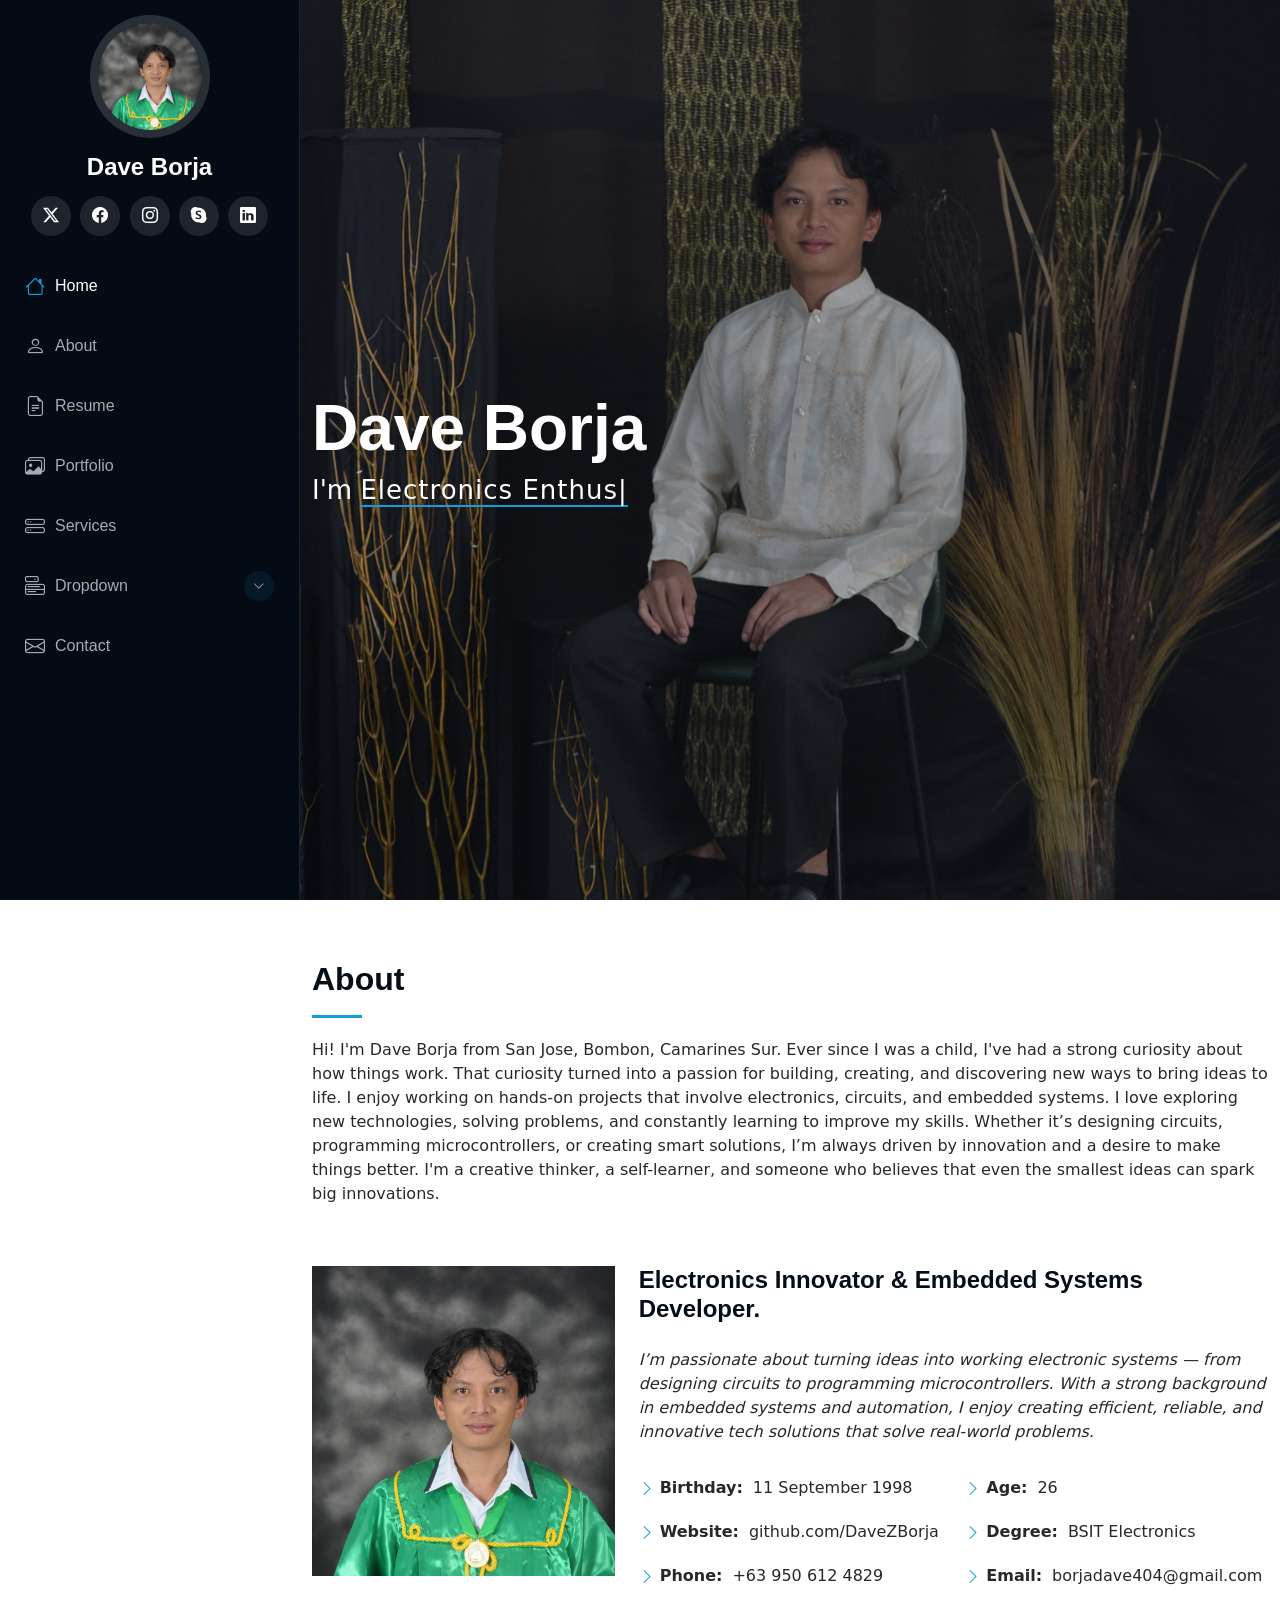
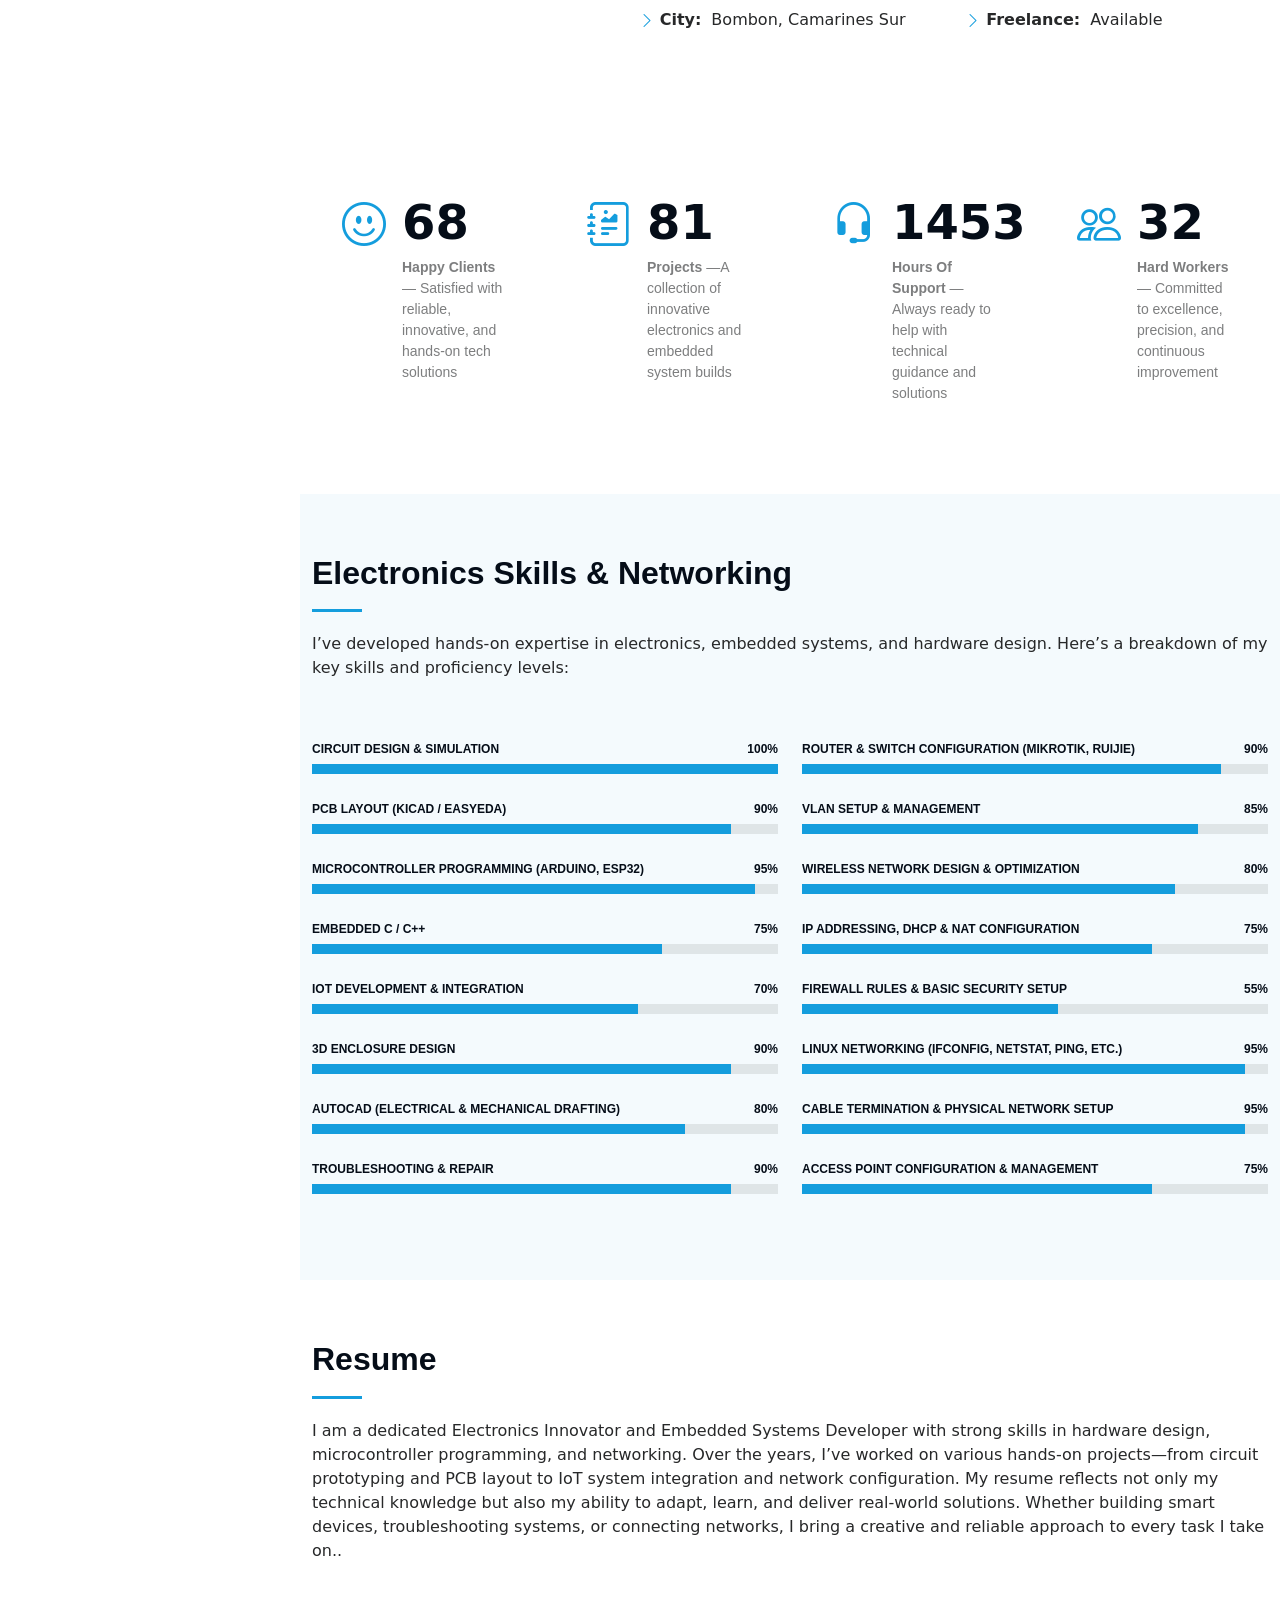
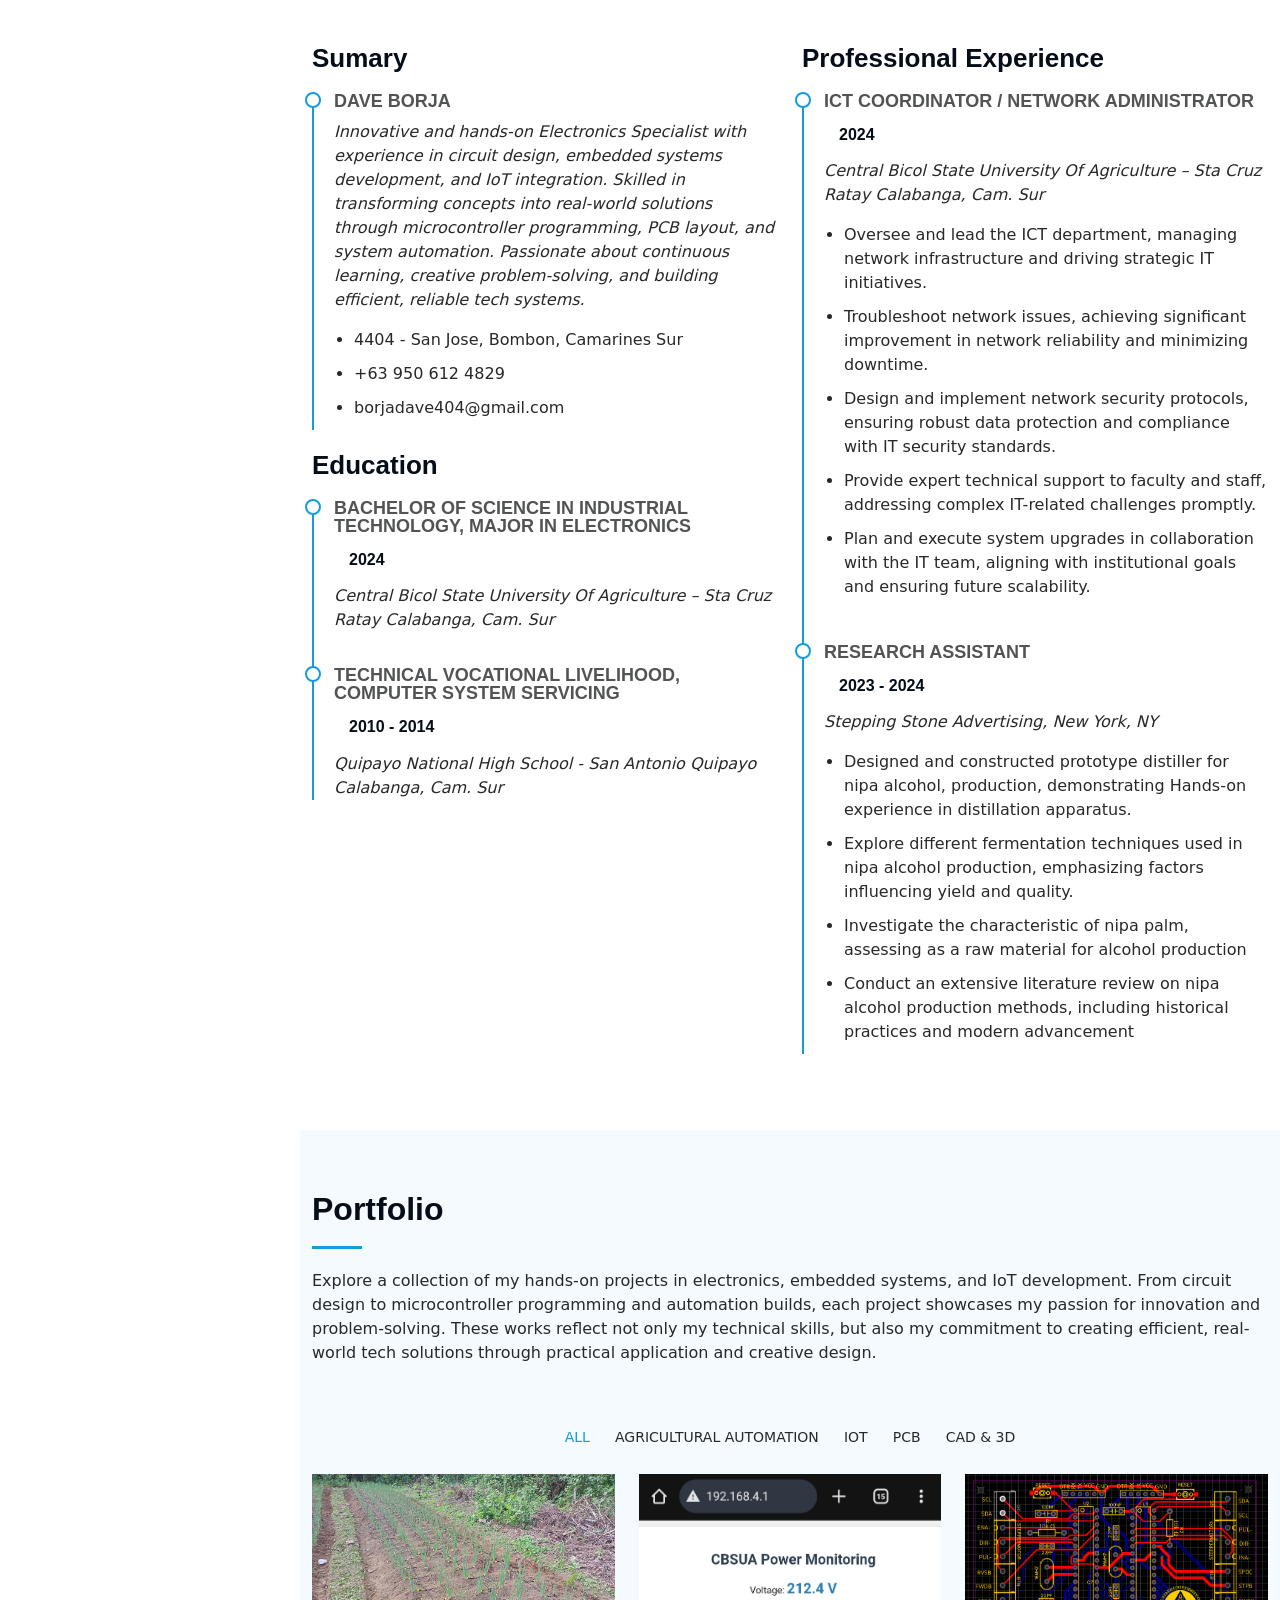
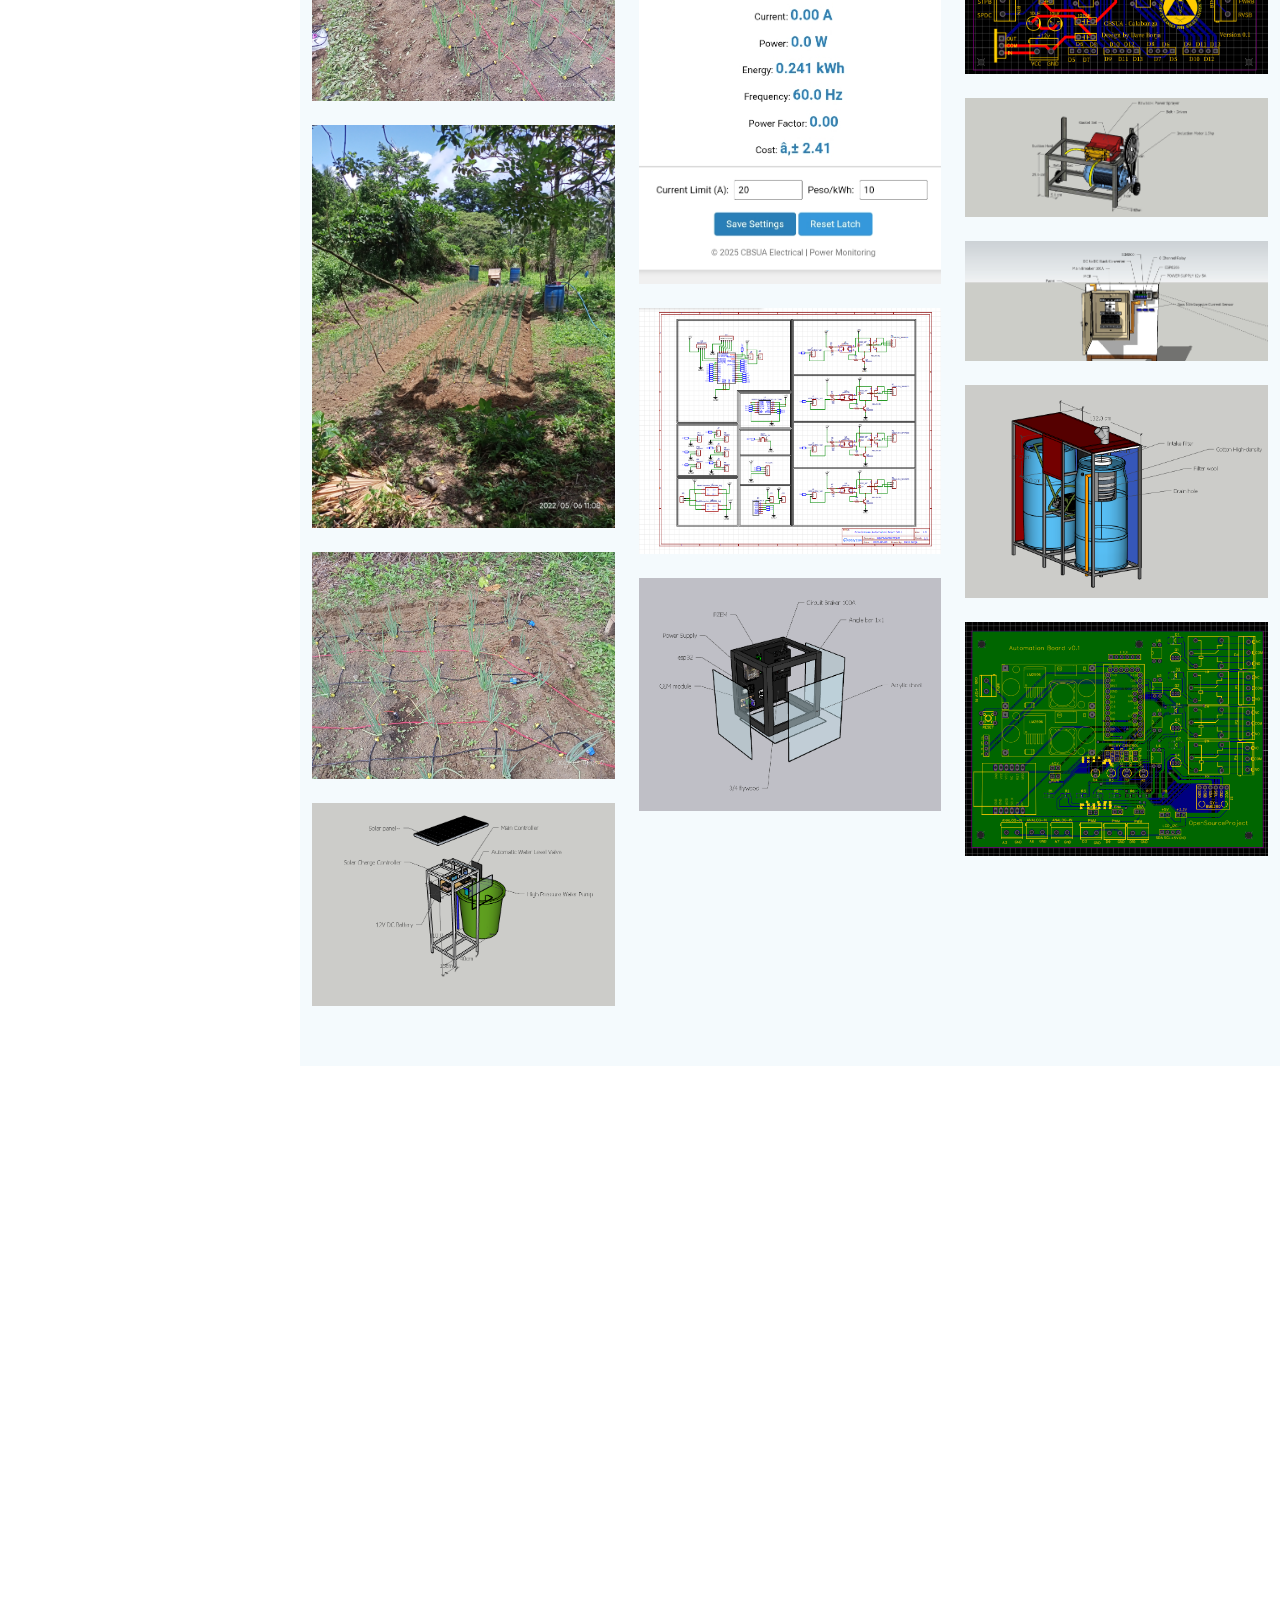
==== commit 3717ba72: "Update index.html" ====
--- a/index.html
+++ b/index.html
@@ -378,7 +378,7 @@
 
             <div class="resume-item">
               <h4>RESEARCH ASSISTANT</h4>
-              <h5>2017 - 2018</h5>
+              <h5>2023 - 2024</h5>
               <p><em>Stepping Stone Advertising, New York, NY</em></p>
               <ul>
                 <li>Designed and constructed prototype distiller for nipa alcohol, production, demonstrating Hands-on experience in distillation apparatus.</li>
@@ -754,4 +754,4 @@
 
 </body>
 
-</html>+</html>
--- a/assets/css/main.css
+++ b/assets/css/main.css
@@ -0,0 +1,1275 @@
+/**
+* Template Name: iPortfolio
+* Template URL: https://bootstrapmade.com/iportfolio-bootstrap-portfolio-websites-template/
+* Updated: Jun 29 2024 with Bootstrap v5.3.3
+* Author: BootstrapMade.com
+* License: https://bootstrapmade.com/license/
+*/
+
+/*--------------------------------------------------------------
+# Font & Color Variables
+# Help: https://bootstrapmade.com/color-system/
+--------------------------------------------------------------*/
+/* Fonts */
+:root {
+  --default-font: "Roboto",  system-ui, -apple-system, "Segoe UI", Roboto, "Helvetica Neue", Arial, "Noto Sans", "Liberation Sans", sans-serif, "Apple Color Emoji", "Segoe UI Emoji", "Segoe UI Symbol", "Noto Color Emoji";
+  --heading-font: "Raleway",  sans-serif;
+  --nav-font: "Poppins",  sans-serif;
+}
+
+/* Global Colors - The following color variables are used throughout the website. Updating them here will change the color scheme of the entire website */
+:root { 
+  --background-color: #ffffff; /* Background color for the entire website, including individual sections */
+  --default-color: #272829; /* Default color used for the majority of the text content across the entire website */
+  --heading-color: #050d18; /* Color for headings, subheadings and title throughout the website */
+  --accent-color: #149ddd; /* Accent color that represents your brand on the website. It's used for buttons, links, and other elements that need to stand out */
+  --surface-color: #ffffff; /* The surface color is used as a background of boxed elements within sections, such as cards, icon boxes, or other elements that require a visual separation from the global background. */
+  --contrast-color: #ffffff; /* Contrast color for text, ensuring readability against backgrounds of accent, heading, or default colors. */
+}
+
+/* Nav Menu Colors - The following color variables are used specifically for the navigation menu. They are separate from the global colors to allow for more customization options */
+:root {
+  --nav-color: #a8a9b4;  /* The default color of the main navmenu links */
+  --nav-hover-color: #ffffff; /* Applied to main navmenu links when they are hovered over or active */
+  --nav-mobile-background-color: #040b14; /* Used as the background color for mobile navigation menu */
+  --nav-dropdown-background-color: #040b14; /* Used as the background color for dropdown items that appear when hovering over primary navigation items */
+  --nav-dropdown-color: #a8a9b4; /* Used for navigation links of the dropdown items in the navigation menu. */
+  --nav-dropdown-hover-color: #ffffff; /* Similar to --nav-hover-color, this color is applied to dropdown navigation links when they are hovered over. */
+}
+
+/* Color Presets - These classes override global colors when applied to any section or element, providing reuse of the sam color scheme. */
+
+.light-background {
+  --background-color: #f4fafd;
+  --surface-color: #ffffff;
+}
+
+.dark-background {
+  --background-color: #040b14;
+  --default-color: #ffffff;
+  --heading-color: #ffffff;
+  --surface-color: #151f2b;
+  --contrast-color: #ffffff;
+}
+
+/* Smooth scroll */
+:root {
+  scroll-behavior: smooth;
+}
+
+/*--------------------------------------------------------------
+# General Styling & Shared Classes
+--------------------------------------------------------------*/
+body {
+  color: var(--default-color);
+  background-color: var(--background-color);
+  font-family: var(--default-font);
+}
+
+a {
+  color: var(--accent-color);
+  text-decoration: none;
+  transition: 0.3s;
+}
+
+a:hover {
+  color: color-mix(in srgb, var(--accent-color), transparent 25%);
+  text-decoration: none;
+}
+
+h1,
+h2,
+h3,
+h4,
+h5,
+h6 {
+  color: var(--heading-color);
+  font-family: var(--heading-font);
+}
+
+/* PHP Email Form Messages
+------------------------------*/
+.php-email-form .error-message {
+  display: none;
+  background: #df1529;
+  color: #ffffff;
+  text-align: left;
+  padding: 15px;
+  margin-bottom: 24px;
+  font-weight: 600;
+}
+
+.php-email-form .sent-message {
+  display: none;
+  color: #ffffff;
+  background: #059652;
+  text-align: center;
+  padding: 15px;
+  margin-bottom: 24px;
+  font-weight: 600;
+}
+
+.php-email-form .loading {
+  display: none;
+  background: var(--surface-color);
+  text-align: center;
+  padding: 15px;
+  margin-bottom: 24px;
+}
+
+.php-email-form .loading:before {
+  content: "";
+  display: inline-block;
+  border-radius: 50%;
+  width: 24px;
+  height: 24px;
+  margin: 0 10px -6px 0;
+  border: 3px solid var(--accent-color);
+  border-top-color: var(--surface-color);
+  animation: php-email-form-loading 1s linear infinite;
+}
+
+@keyframes php-email-form-loading {
+  0% {
+    transform: rotate(0deg);
+  }
+
+  100% {
+    transform: rotate(360deg);
+  }
+}
+
+/*--------------------------------------------------------------
+# Global Header
+--------------------------------------------------------------*/
+.header {
+  color: var(--default-color);
+  background-color: var(--background-color);
+  position: fixed;
+  top: 0;
+  left: 0;
+  bottom: 0;
+  padding: 0 15px;
+  width: 300px;
+  transition: all ease-in-out 0.3s;
+  overflow-y: auto;
+  z-index: 997;
+  border-right: 1px solid color-mix(in srgb, var(--default-color), transparent 90%);
+}
+
+.header .profile-img img {
+  margin: 15px auto;
+  display: block;
+  width: 120px;
+  border: 8px solid color-mix(in srgb, var(--default-color), transparent 85%);
+}
+
+.header .logo {
+  line-height: 1;
+  margin-bottom: 15px;
+}
+
+.header .logo img {
+  max-height: 32px;
+  margin-right: 8px;
+}
+
+.header .logo h1 {
+  font-size: 24px;
+  margin: 0;
+  font-weight: 700;
+  color: var(--heading-color);
+}
+
+.header .social-links {
+  margin: 0 0 20px 0;
+}
+
+.header .social-links a {
+  font-size: 16px;
+  display: inline-flex;
+  align-items: center;
+  justify-content: center;
+  background: color-mix(in srgb, var(--default-color), transparent 90%);
+  color: var(--default-color);
+  margin: 0 2px;
+  border-radius: 50%;
+  text-align: center;
+  width: 40px;
+  height: 40px;
+  transition: 0.3s;
+}
+
+.header .social-links a:hover {
+  color: var(--contrast-color);
+  background: var(--accent-color);
+}
+
+@media (min-width: 1200px) {
+
+  .header~main,
+  .header~#footer {
+    margin-left: 300px;
+  }
+}
+
+@media (max-width: 1199px) {
+  .header {
+    left: -100%;
+  }
+}
+
+.header.header-show {
+  left: 0;
+}
+
+.header .header-toggle {
+  color: var(--contrast-color);
+  background-color: var(--accent-color);
+  font-size: 22px;
+  display: flex;
+  align-items: center;
+  justify-content: center;
+  width: 40px;
+  height: 40px;
+  border-radius: 50%;
+  cursor: pointer;
+  position: fixed;
+  top: 15px;
+  right: 15px;
+  z-index: 9999;
+  transition: background-color 0.3s;
+}
+
+.header .header-toggle:hover {
+  color: var(--contrast-color);
+  background-color: color-mix(in srgb, var(--accent-color) 90%, white 15%);
+}
+
+/*--------------------------------------------------------------
+# Navigation Menu
+--------------------------------------------------------------*/
+.mobile-nav-toggle {
+  display: none;
+}
+
+.navmenu {
+  padding: 0;
+  z-index: 9997;
+}
+
+.navmenu ul {
+  list-style: none;
+  padding: 0 0 20px 0;
+  margin: 0;
+}
+
+.navmenu a,
+.navmenu a:focus {
+  color: var(--nav-color);
+  padding: 15px 10px;
+  font-family: var(--nav-font);
+  font-size: 16px;
+  font-weight: 400;
+  display: flex;
+  align-items: center;
+  white-space: nowrap;
+  transition: 0.3s;
+  width: 100%;
+}
+
+.navmenu a .navicon,
+.navmenu a:focus .navicon {
+  font-size: 20px;
+  margin-right: 10px;
+}
+
+.navmenu a .toggle-dropdown,
+.navmenu a:focus .toggle-dropdown {
+  font-size: 12px;
+  line-height: 0;
+  margin-left: auto;
+  width: 30px;
+  height: 30px;
+  display: flex;
+  align-items: center;
+  justify-content: center;
+  border-radius: 50%;
+  transition: 0.3s;
+  flex-shrink: 0;
+  background-color: color-mix(in srgb, var(--accent-color), transparent 90%);
+}
+
+.navmenu a .toggle-dropdown:hover,
+.navmenu a:focus .toggle-dropdown:hover {
+  background-color: var(--accent-color);
+  color: var(--contrast-color);
+}
+
+.navmenu a:hover,
+.navmenu .active,
+.navmenu .active:focus {
+  color: var(--nav-hover-color);
+}
+
+.navmenu a:hover .navicon,
+.navmenu .active .navicon,
+.navmenu .active:focus .navicon {
+  color: var(--accent-color);
+}
+
+.navmenu .active .toggle-dropdown,
+.navmenu .active:focus .toggle-dropdown {
+  background-color: var(--accent-color);
+  color: var(--contrast-color);
+  transform: rotate(180deg);
+}
+
+.navmenu .dropdown {
+  display: block;
+}
+
+.navmenu .dropdown a,
+.navmenu .dropdown a:focus {
+  color: --nav-dropdown-color;
+}
+
+.navmenu .dropdown a:hover,
+.navmenu .dropdown .active,
+.navmenu .dropdown .active:focus {
+  color: var(--nav-dropdown-hover-color);
+}
+
+.navmenu .dropdown ul {
+  position: static;
+  display: none;
+  z-index: 99;
+  padding: 5px 10px;
+  margin: 5px 10px;
+  background-color: var(--nav-dropdown-background-color);
+  border: 1px solid color-mix(in srgb, var(--default-color), transparent 90%);
+  box-shadow: none;
+  transition: all 0.5s ease-in-out;
+}
+
+.navmenu .dropdown ul ul {
+  background-color: rgba(33, 37, 41, 0.1);
+}
+
+.navmenu .dropdown>.dropdown-active {
+  display: block;
+  background-color: rgba(33, 37, 41, 0.03);
+}
+
+/*--------------------------------------------------------------
+# Global Footer
+--------------------------------------------------------------*/
+.footer {
+  color: var(--default-color);
+  background-color: var(--background-color);
+  font-size: 14px;
+  padding: 40px 0;
+  position: relative;
+  border-top: 1px solid color-mix(in srgb, var(--default-color), transparent 90%);
+}
+
+.footer .copyright p {
+  margin-bottom: 0;
+}
+
+.footer .credits {
+  margin-top: 4px;
+  font-size: 13px;
+  text-align: center;
+}
+
+/*--------------------------------------------------------------
+# Preloader
+--------------------------------------------------------------*/
+#preloader {
+  position: fixed;
+  inset: 0;
+  z-index: 999999;
+  overflow: hidden;
+  background: var(--background-color);
+  transition: all 0.6s ease-out;
+}
+
+#preloader:before {
+  content: "";
+  position: fixed;
+  top: calc(50% - 30px);
+  left: calc(50% - 30px);
+  border: 6px solid #ffffff;
+  border-color: var(--accent-color) transparent var(--accent-color) transparent;
+  border-radius: 50%;
+  width: 60px;
+  height: 60px;
+  animation: animate-preloader 1.5s linear infinite;
+}
+
+@keyframes animate-preloader {
+  0% {
+    transform: rotate(0deg);
+  }
+
+  100% {
+    transform: rotate(360deg);
+  }
+}
+
+/*--------------------------------------------------------------
+# Scroll Top Button
+--------------------------------------------------------------*/
+.scroll-top {
+  position: fixed;
+  visibility: hidden;
+  opacity: 0;
+  right: 15px;
+  bottom: -15px;
+  z-index: 99999;
+  background-color: var(--accent-color);
+  width: 44px;
+  height: 44px;
+  border-radius: 50px;
+  transition: all 0.4s;
+}
+
+.scroll-top i {
+  font-size: 24px;
+  color: var(--contrast-color);
+  line-height: 0;
+}
+
+.scroll-top:hover {
+  background-color: color-mix(in srgb, var(--accent-color), transparent 20%);
+  color: var(--contrast-color);
+}
+
+.scroll-top.active {
+  visibility: visible;
+  opacity: 1;
+  bottom: 15px;
+}
+
+/*--------------------------------------------------------------
+# Disable aos animation delay on mobile devices
+--------------------------------------------------------------*/
+@media screen and (max-width: 768px) {
+  [data-aos-delay] {
+    transition-delay: 0 !important;
+  }
+}
+
+/*--------------------------------------------------------------
+# Global Page Titles & Breadcrumbs
+--------------------------------------------------------------*/
+.page-title {
+  color: var(--default-color);
+  background-color: var(--background-color);
+  padding: 25px 0;
+  position: relative;
+}
+
+.page-title h1 {
+  font-size: 24px;
+  font-weight: 700;
+}
+
+.page-title .breadcrumbs ol {
+  display: flex;
+  flex-wrap: wrap;
+  list-style: none;
+  padding: 0;
+  margin: 0;
+  font-size: 14px;
+  font-weight: 400;
+}
+
+.page-title .breadcrumbs ol li+li {
+  padding-left: 10px;
+}
+
+.page-title .breadcrumbs ol li+li::before {
+  content: "/";
+  display: inline-block;
+  padding-right: 10px;
+  color: color-mix(in srgb, var(--default-color), transparent 70%);
+}
+
+/*--------------------------------------------------------------
+# Global Sections
+--------------------------------------------------------------*/
+section,
+.section {
+  color: var(--default-color);
+  background-color: var(--background-color);
+  padding: 60px 0;
+  overflow: clip;
+}
+
+/*--------------------------------------------------------------
+# Global Section Titles
+--------------------------------------------------------------*/
+.section-title {
+  padding-bottom: 60px;
+  position: relative;
+}
+
+.section-title h2 {
+  font-size: 32px;
+  font-weight: 700;
+  margin-bottom: 20px;
+  padding-bottom: 20px;
+  position: relative;
+}
+
+.section-title h2:after {
+  content: "";
+  position: absolute;
+  display: block;
+  width: 50px;
+  height: 3px;
+  background: var(--accent-color);
+  left: 0;
+  bottom: 0;
+}
+
+.section-title p {
+  margin-bottom: 0;
+}
+
+/*--------------------------------------------------------------
+# Hero Section
+--------------------------------------------------------------*/
+.hero {
+  width: 100%;
+  min-height: 100vh;
+  position: relative;
+  padding: 80px 0;
+  display: flex;
+  align-items: center;
+  justify-content: center;
+}
+
+.hero img {
+  position: absolute;
+  inset: 0;
+  display: block;
+  width: 100%;
+  height: 100%;
+  object-fit: cover;
+  z-index: 1;
+}
+
+.hero:before {
+  content: "";
+  background: color-mix(in srgb, var(--background-color), transparent 70%);
+  position: absolute;
+  inset: 0;
+  z-index: 2;
+}
+
+.hero .container {
+  position: relative;
+  z-index: 3;
+}
+
+.hero h2 {
+  margin: 0;
+  font-size: 64px;
+  font-weight: 700;
+}
+
+.hero p {
+  margin: 5px 0 0 0;
+  font-size: 26px;
+}
+
+.hero p span {
+  letter-spacing: 1px;
+  border-bottom: 2px solid var(--accent-color);
+}
+
+.hero .social-links {
+  margin-top: 25px;
+}
+
+.hero .social-links a {
+  font-size: 24px;
+  display: inline-block;
+  color: color-mix(in srgb, var(--default-color), transparent 50%);
+  line-height: 1;
+  margin-right: 20px;
+  transition: 0.3s;
+}
+
+.hero .social-links a:hover {
+  color: var(--accent-color);
+}
+
+@media (max-width: 768px) {
+  .hero h2 {
+    font-size: 32px;
+  }
+
+  .hero p {
+    font-size: 20px;
+  }
+}
+
+/*--------------------------------------------------------------
+# About Section
+--------------------------------------------------------------*/
+.about .content h2 {
+  font-weight: 700;
+  font-size: 24px;
+}
+
+.about .content ul {
+  list-style: none;
+  padding: 0;
+}
+
+.about .content ul li {
+  margin-bottom: 20px;
+  display: flex;
+  align-items: center;
+}
+
+.about .content ul strong {
+  margin-right: 10px;
+}
+
+.about .content ul i {
+  font-size: 16px;
+  margin-right: 5px;
+  color: var(--accent-color);
+  line-height: 0;
+}
+
+/*--------------------------------------------------------------
+# Stats Section
+--------------------------------------------------------------*/
+.stats .stats-item {
+  padding: 30px;
+  width: 100%;
+}
+
+.stats .stats-item i {
+  color: var(--accent-color);
+  display: block;
+  font-size: 44px;
+  float: left;
+  line-height: 0;
+}
+
+.stats .stats-item .purecounter {
+  color: var(--heading-color);
+  font-size: 48px;
+  line-height: 40px;
+  display: block;
+  font-weight: 700;
+  margin-left: 60px;
+}
+
+.stats .stats-item p {
+  color: color-mix(in srgb, var(--default-color), transparent 40%);
+  padding: 15px 0 0 0;
+  margin: 0 0 0 60px;
+  font-family: var(--heading-font);
+  font-size: 14px;
+}
+
+/*--------------------------------------------------------------
+# Skills Section
+--------------------------------------------------------------*/
+.skills .progress {
+  height: 60px;
+  display: block;
+  background: none;
+  border-radius: 0;
+}
+
+.skills .progress .skill {
+  color: var(--heading-color);
+  padding: 0;
+  margin: 0 0 6px 0;
+  text-transform: uppercase;
+  display: block;
+  font-weight: 600;
+  font-family: var(--heading-font);
+}
+
+.skills .progress .skill .val {
+  float: right;
+  font-style: normal;
+}
+
+.skills .progress-bar-wrap {
+  background: color-mix(in srgb, var(--default-color), transparent 90%);
+  height: 10px;
+}
+
+.skills .progress-bar {
+  width: 1px;
+  height: 10px;
+  transition: 0.9s;
+  background-color: var(--accent-color);
+}
+
+/*--------------------------------------------------------------
+# Resume Section
+--------------------------------------------------------------*/
+.resume .resume-title {
+  color: var(--heading-color);
+  font-size: 26px;
+  font-weight: 700;
+  margin-top: 20px;
+  margin-bottom: 20px;
+}
+
+.resume .resume-item {
+  padding: 0 0 20px 20px;
+  margin-top: -2px;
+  border-left: 2px solid var(--accent-color);
+  position: relative;
+}
+
+.resume .resume-item h4 {
+  line-height: 18px;
+  font-size: 18px;
+  font-weight: 600;
+  text-transform: uppercase;
+  color: color-mix(in srgb, var(--default-color), transparent 20%);
+  margin-bottom: 10px;
+}
+
+.resume .resume-item h5 {
+  font-size: 16px;
+  padding: 5px 15px;
+  display: inline-block;
+  font-weight: 600;
+  margin-bottom: 10px;
+}
+
+.resume .resume-item ul {
+  padding-left: 20px;
+}
+
+.resume .resume-item ul li {
+  padding-bottom: 10px;
+}
+
+.resume .resume-item:last-child {
+  padding-bottom: 0;
+}
+
+.resume .resume-item::before {
+  content: "";
+  position: absolute;
+  width: 16px;
+  height: 16px;
+  border-radius: 50px;
+  left: -9px;
+  top: 0;
+  background: var(--background-color);
+  border: 2px solid var(--accent-color);
+}
+
+/*--------------------------------------------------------------
+# Portfolio Section
+--------------------------------------------------------------*/
+.portfolio .portfolio-filters {
+  padding: 0;
+  margin: 0 auto 20px auto;
+  list-style: none;
+  text-align: center;
+}
+
+.portfolio .portfolio-filters li {
+  cursor: pointer;
+  display: inline-block;
+  padding: 0;
+  font-size: 14px;
+  font-weight: 400;
+  margin: 0 10px;
+  line-height: 1;
+  text-transform: uppercase;
+  margin-bottom: 10px;
+  transition: all 0.3s ease-in-out;
+}
+
+.portfolio .portfolio-filters li:hover,
+.portfolio .portfolio-filters li.filter-active {
+  color: var(--accent-color);
+}
+
+.portfolio .portfolio-filters li:first-child {
+  margin-left: 0;
+}
+
+.portfolio .portfolio-filters li:last-child {
+  margin-right: 0;
+}
+
+@media (max-width: 575px) {
+  .portfolio .portfolio-filters li {
+    font-size: 14px;
+    margin: 0 5px;
+  }
+}
+
+.portfolio .portfolio-content {
+  position: relative;
+  overflow: hidden;
+}
+
+.portfolio .portfolio-content img {
+  transition: 0.3s;
+}
+
+.portfolio .portfolio-content .portfolio-info {
+  opacity: 0;
+  position: absolute;
+  inset: 0;
+  z-index: 3;
+  transition: all ease-in-out 0.3s;
+  background: rgba(0, 0, 0, 0.6);
+  padding: 15px;
+}
+
+.portfolio .portfolio-content .portfolio-info h4 {
+  font-size: 14px;
+  padding: 5px 10px;
+  font-weight: 400;
+  color: #ffffff;
+  display: inline-block;
+  background-color: var(--accent-color);
+}
+
+.portfolio .portfolio-content .portfolio-info p {
+  position: absolute;
+  bottom: 10px;
+  text-align: center;
+  display: inline-block;
+  left: 0;
+  right: 0;
+  font-size: 16px;
+  font-weight: 600;
+  color: rgba(255, 255, 255, 0.8);
+}
+
+.portfolio .portfolio-content .portfolio-info .preview-link,
+.portfolio .portfolio-content .portfolio-info .details-link {
+  position: absolute;
+  left: calc(50% - 40px);
+  font-size: 26px;
+  top: calc(50% - 14px);
+  color: #fff;
+  transition: 0.3s;
+  line-height: 1.2;
+}
+
+.portfolio .portfolio-content .portfolio-info .preview-link:hover,
+.portfolio .portfolio-content .portfolio-info .details-link:hover {
+  color: var(--accent-color);
+}
+
+.portfolio .portfolio-content .portfolio-info .details-link {
+  left: 50%;
+  font-size: 34px;
+  line-height: 0;
+}
+
+.portfolio .portfolio-content:hover .portfolio-info {
+  opacity: 1;
+}
+
+.portfolio .portfolio-content:hover img {
+  transform: scale(1.1);
+}
+
+/*--------------------------------------------------------------
+# Services Section
+--------------------------------------------------------------*/
+.services .service-item {
+  position: relative;
+}
+
+.services .service-item .icon {
+  background: var(--accent-color);
+  display: flex;
+  align-items: center;
+  justify-content: center;
+  width: 54px;
+  height: 54px;
+  border-radius: 50%;
+  transition: 0.5s;
+  border: 1px solid var(--accent-color);
+  margin-right: 20px;
+}
+
+.services .service-item .icon i {
+  color: var(--contrast-color);
+  font-size: 24px;
+  line-height: 0;
+}
+
+.services .service-item:hover .icon {
+  background: var(--surface-color);
+}
+
+.services .service-item:hover .icon i {
+  color: var(--accent-color);
+}
+
+.services .service-item .title {
+  font-weight: 700;
+  margin-bottom: 15px;
+  font-size: 18px;
+}
+
+.services .service-item .title a {
+  color: var(--heading-color);
+}
+
+.services .service-item .title a:hover {
+  color: var(--accent-color);
+}
+
+.services .service-item .description {
+  line-height: 24px;
+  font-size: 14px;
+}
+
+/*--------------------------------------------------------------
+# Testimonials Section
+--------------------------------------------------------------*/
+.testimonials .testimonials-carousel,
+.testimonials .testimonials-slider {
+  overflow: hidden;
+}
+
+.testimonials .testimonial-item {
+  box-sizing: content-box;
+  text-align: center;
+  min-height: 320px;
+}
+
+.testimonials .testimonial-item .testimonial-img {
+  width: 90px;
+  border-radius: 50%;
+  margin: 0 auto;
+}
+
+.testimonials .testimonial-item h3 {
+  font-size: 18px;
+  font-weight: bold;
+  margin: 10px 0 5px 0;
+}
+
+.testimonials .testimonial-item h4 {
+  font-size: 14px;
+  color: color-mix(in srgb, var(--default-color), transparent 20%);
+  margin: 0;
+}
+
+.testimonials .testimonial-item .quote-icon-left,
+.testimonials .testimonial-item .quote-icon-right {
+  color: color-mix(in srgb, var(--accent-color), transparent 40%);
+  font-size: 26px;
+  line-height: 0;
+}
+
+.testimonials .testimonial-item .quote-icon-left {
+  display: inline-block;
+  left: -5px;
+  position: relative;
+}
+
+.testimonials .testimonial-item .quote-icon-right {
+  display: inline-block;
+  right: -5px;
+  position: relative;
+  top: 10px;
+  transform: scale(-1, -1);
+}
+
+.testimonials .testimonial-item p {
+  font-style: italic;
+  margin: 0 15px 15px 15px;
+  padding: 20px;
+  background-color: var(--surface-color);
+  position: relative;
+  margin-bottom: 35px;
+  border-radius: 6px;
+  box-shadow: 0px 2px 15px rgba(0, 0, 0, 0.1);
+}
+
+.testimonials .testimonial-item p::after {
+  content: "";
+  width: 0;
+  height: 0;
+  border-top: 20px solid var(--surface-color);
+  border-right: 20px solid transparent;
+  border-left: 20px solid transparent;
+  position: absolute;
+  bottom: -20px;
+  left: calc(50% - 20px);
+}
+
+.testimonials .swiper-wrapper {
+  height: auto;
+}
+
+.testimonials .swiper-pagination {
+  margin-top: 40px;
+  position: relative;
+}
+
+.testimonials .swiper-pagination .swiper-pagination-bullet {
+  width: 12px;
+  height: 12px;
+  background-color: var(--background-color);
+  opacity: 1;
+  border: 1px solid var(--accent-color);
+}
+
+.testimonials .swiper-pagination .swiper-pagination-bullet-active {
+  background-color: var(--accent-color);
+}
+
+/*--------------------------------------------------------------
+# Contact Section
+--------------------------------------------------------------*/
+.contact .info-wrap {
+  background-color: var(--surface-color);
+  box-shadow: 0px 0px 20px rgba(0, 0, 0, 0.1);
+  padding: 30px;
+}
+
+@media (max-width: 575px) {
+  .contact .info-wrap {
+    padding: 20px;
+  }
+}
+
+.contact .info-item {
+  margin-bottom: 40px;
+}
+
+.contact .info-item i {
+  font-size: 20px;
+  color: var(--accent-color);
+  background: color-mix(in srgb, var(--accent-color), transparent 92%);
+  width: 44px;
+  height: 44px;
+  display: flex;
+  justify-content: center;
+  align-items: center;
+  border-radius: 50px;
+  transition: all 0.3s ease-in-out;
+  margin-right: 15px;
+}
+
+.contact .info-item h3 {
+  padding: 0;
+  font-size: 18px;
+  font-weight: 700;
+  margin-bottom: 5px;
+}
+
+.contact .info-item p {
+  padding: 0;
+  margin-bottom: 0;
+  font-size: 14px;
+}
+
+.contact .info-item:hover i {
+  background: var(--accent-color);
+  color: var(--contrast-color);
+}
+
+.contact .php-email-form {
+  background-color: var(--surface-color);
+  height: 100%;
+  padding: 30px;
+  box-shadow: 0px 0px 20px rgba(0, 0, 0, 0.1);
+}
+
+@media (max-width: 575px) {
+  .contact .php-email-form {
+    padding: 20px;
+  }
+}
+
+.contact .php-email-form input[type=text],
+.contact .php-email-form input[type=email],
+.contact .php-email-form textarea {
+  font-size: 14px;
+  padding: 10px 15px;
+  box-shadow: none;
+  border-radius: 0;
+  color: var(--default-color);
+  background-color: var(--surface-color);
+  border-color: color-mix(in srgb, var(--default-color), transparent 80%);
+}
+
+.contact .php-email-form input[type=text]:focus,
+.contact .php-email-form input[type=email]:focus,
+.contact .php-email-form textarea:focus {
+  border-color: var(--accent-color);
+}
+
+.contact .php-email-form input[type=text]::placeholder,
+.contact .php-email-form input[type=email]::placeholder,
+.contact .php-email-form textarea::placeholder {
+  color: color-mix(in srgb, var(--default-color), transparent 70%);
+}
+
+.contact .php-email-form button[type=submit] {
+  color: var(--contrast-color);
+  background: var(--accent-color);
+  border: 0;
+  padding: 10px 30px;
+  transition: 0.4s;
+  border-radius: 50px;
+}
+
+.contact .php-email-form button[type=submit]:hover {
+  background: color-mix(in srgb, var(--accent-color), transparent 25%);
+}
+
+/*--------------------------------------------------------------
+# Portfolio Details Section
+--------------------------------------------------------------*/
+.portfolio-details .portfolio-details-slider img {
+  width: 100%;
+}
+
+.portfolio-details .portfolio-details-slider .swiper-pagination {
+  margin-top: 20px;
+  position: relative;
+}
+
+.portfolio-details .portfolio-details-slider .swiper-pagination .swiper-pagination-bullet {
+  width: 12px;
+  height: 12px;
+  background-color: color-mix(in srgb, var(--default-color), transparent 85%);
+  opacity: 1;
+}
+
+.portfolio-details .portfolio-details-slider .swiper-pagination .swiper-pagination-bullet-active {
+  background-color: var(--accent-color);
+}
+
+.portfolio-details .portfolio-info {
+  padding: 30px;
+  box-shadow: 0px 0 30px rgba(0, 0, 0, 0.1);
+}
+
+.portfolio-details .portfolio-info h3 {
+  font-size: 22px;
+  font-weight: 700;
+  margin-bottom: 20px;
+  padding-bottom: 20px;
+  border-bottom: 1px solid color-mix(in srgb, var(--default-color), transparent 85%);
+}
+
+.portfolio-details .portfolio-info ul {
+  list-style: none;
+  padding: 0;
+  font-size: 15px;
+}
+
+.portfolio-details .portfolio-info ul li+li {
+  margin-top: 10px;
+}
+
+.portfolio-details .portfolio-description {
+  padding-top: 30px;
+}
+
+.portfolio-details .portfolio-description h2 {
+  font-size: 26px;
+  font-weight: 700;
+  margin-bottom: 20px;
+}
+
+.portfolio-details .portfolio-description p {
+  padding: 0;
+  color: color-mix(in srgb, var(--default-color), transparent 30%);
+}
+
+/*--------------------------------------------------------------
+# Service Details Section
+--------------------------------------------------------------*/
+.service-details .services-list {
+  padding: 10px 30px;
+  border: 1px solid color-mix(in srgb, var(--default-color), transparent 90%);
+  margin-bottom: 20px;
+}
+
+.service-details .services-list a {
+  display: block;
+  line-height: 1;
+  padding: 8px 0 8px 15px;
+  border-left: 3px solid color-mix(in srgb, var(--default-color), transparent 70%);
+  margin: 20px 0;
+  color: color-mix(in srgb, var(--default-color), transparent 20%);
+  transition: 0.3s;
+}
+
+.service-details .services-list a.active {
+  color: var(--heading-color);
+  font-weight: 700;
+  border-color: var(--accent-color);
+}
+
+.service-details .services-list a:hover {
+  border-color: var(--accent-color);
+}
+
+.service-details .services-img {
+  margin-bottom: 20px;
+}
+
+.service-details h3 {
+  font-size: 26px;
+  font-weight: 700;
+}
+
+.service-details h4 {
+  font-size: 20px;
+  font-weight: 700;
+}
+
+.service-details p {
+  font-size: 15px;
+}
+
+.service-details ul {
+  list-style: none;
+  padding: 0;
+  font-size: 15px;
+}
+
+.service-details ul li {
+  padding: 5px 0;
+  display: flex;
+  align-items: center;
+}
+
+.service-details ul i {
+  font-size: 20px;
+  margin-right: 8px;
+  color: var(--accent-color);
+}
+
+/*--------------------------------------------------------------
+# Starter Section Section
+--------------------------------------------------------------*/
+.starter-section {
+  /* Add your styles here */
+}
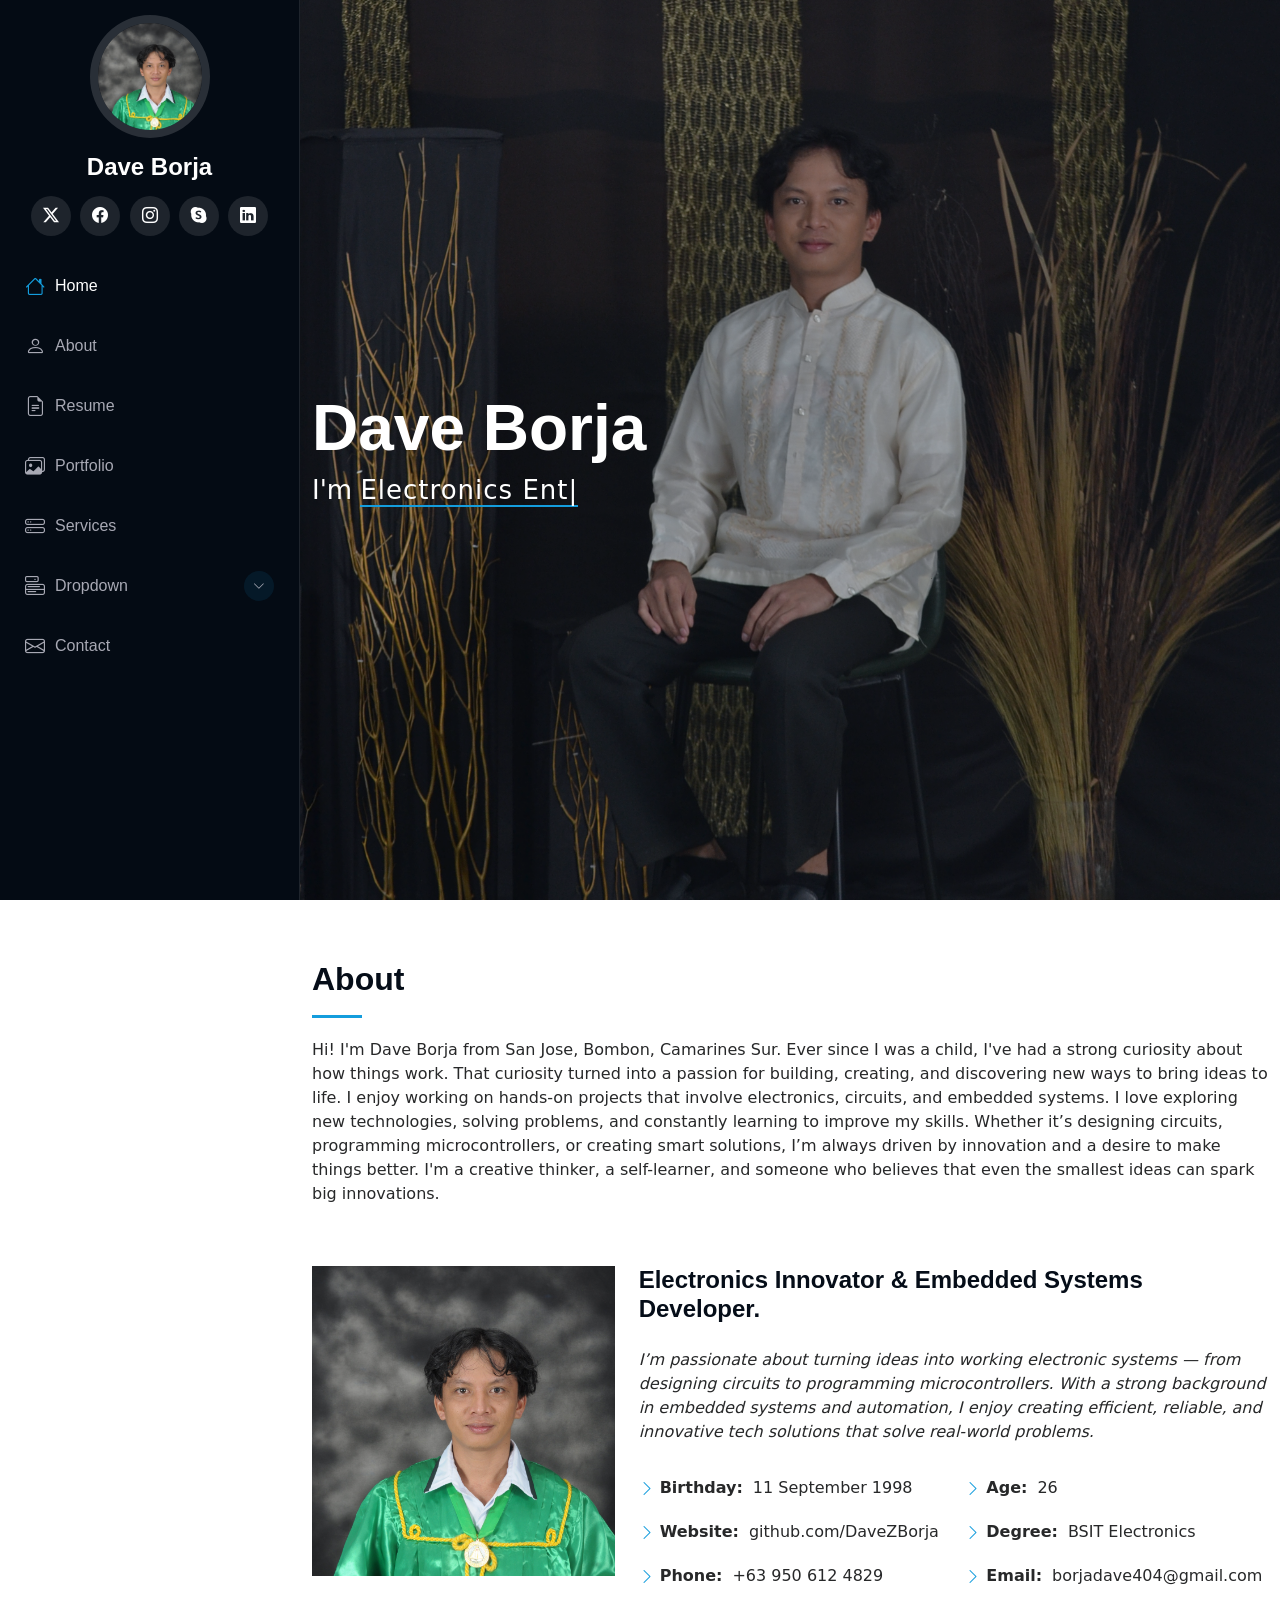
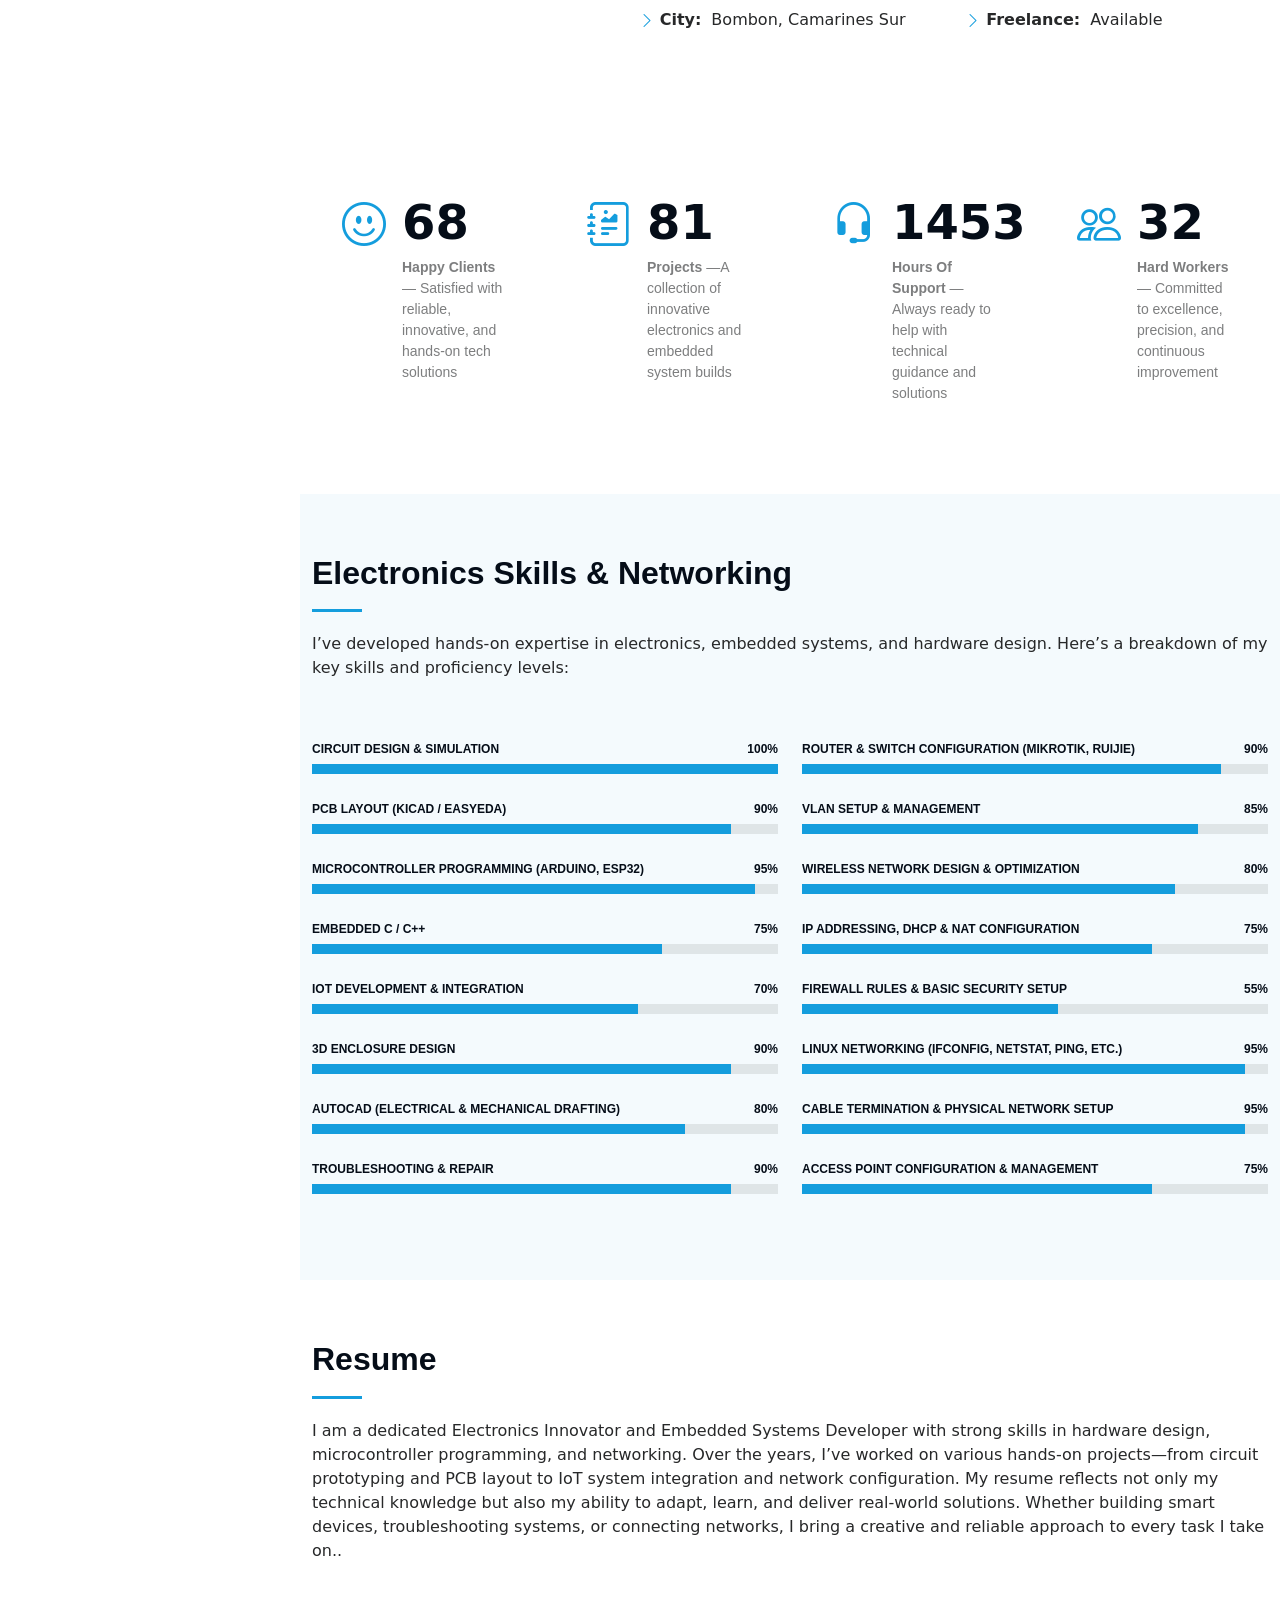
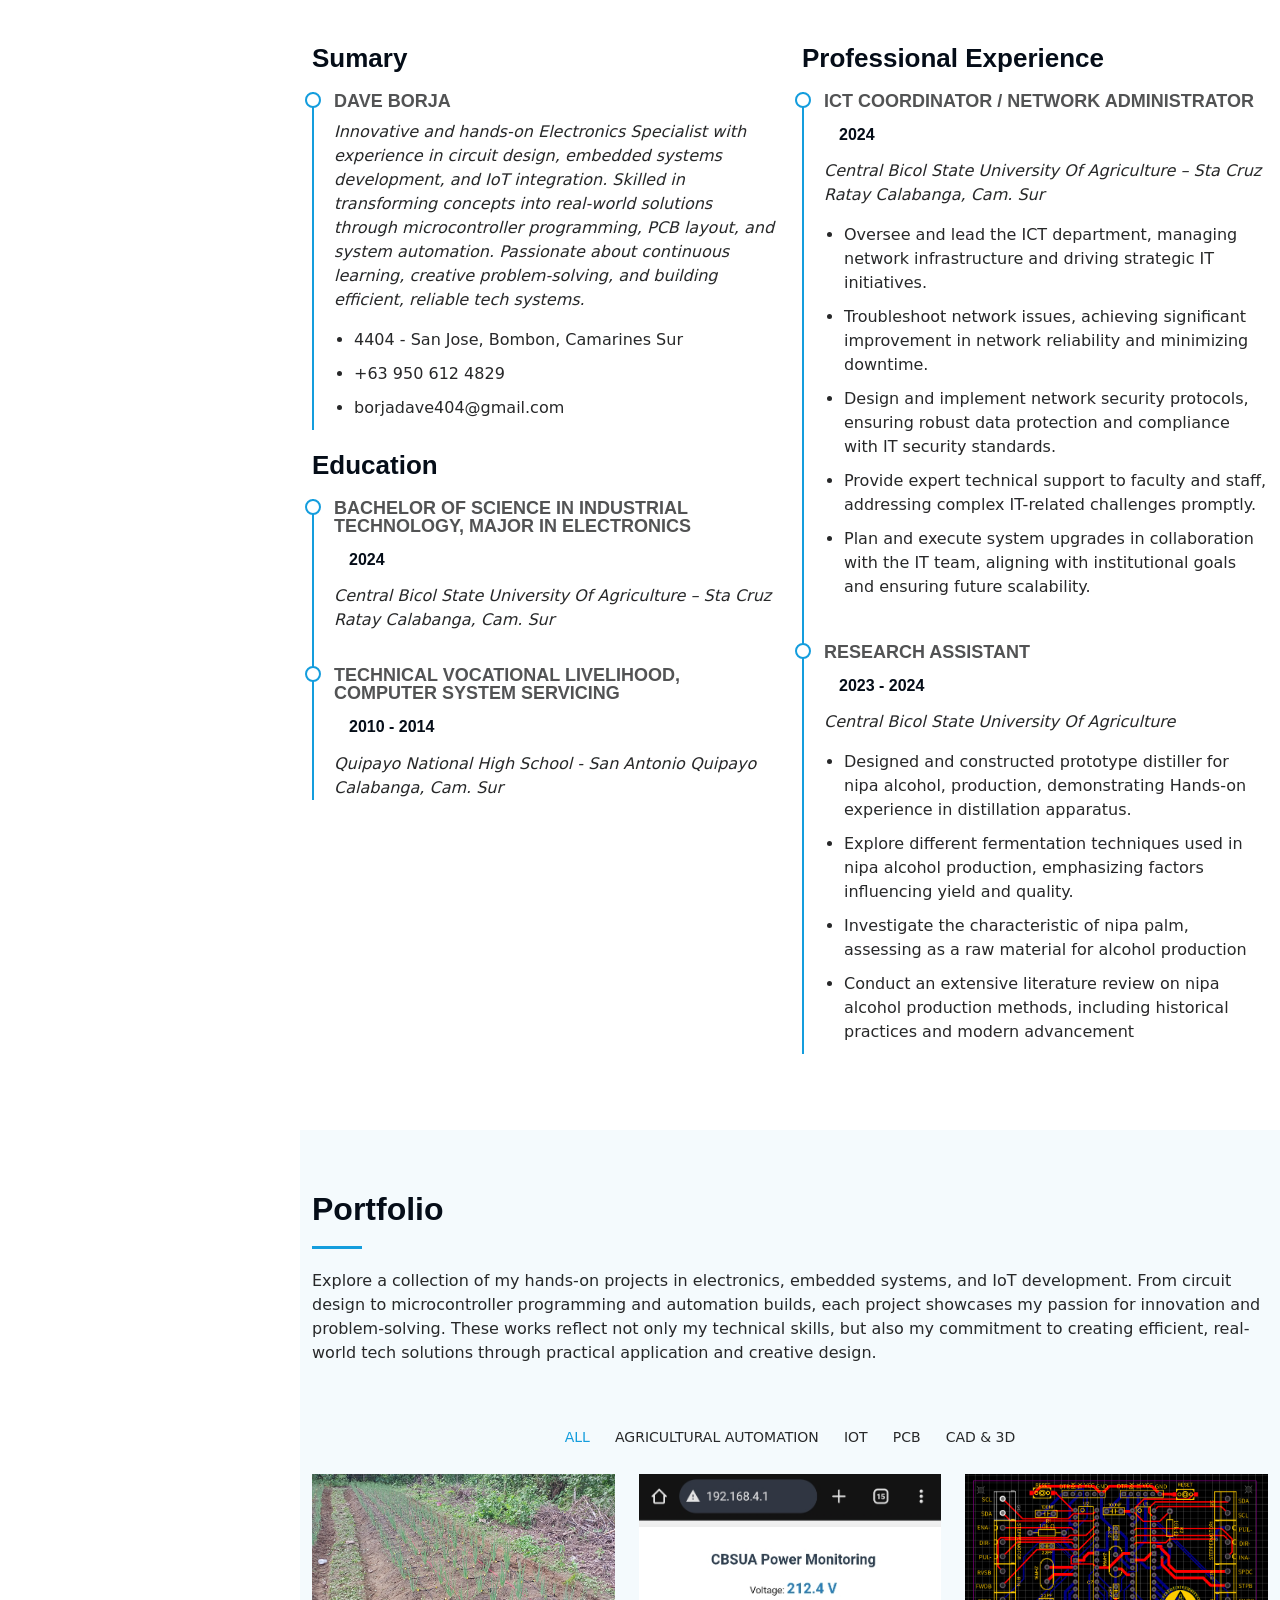
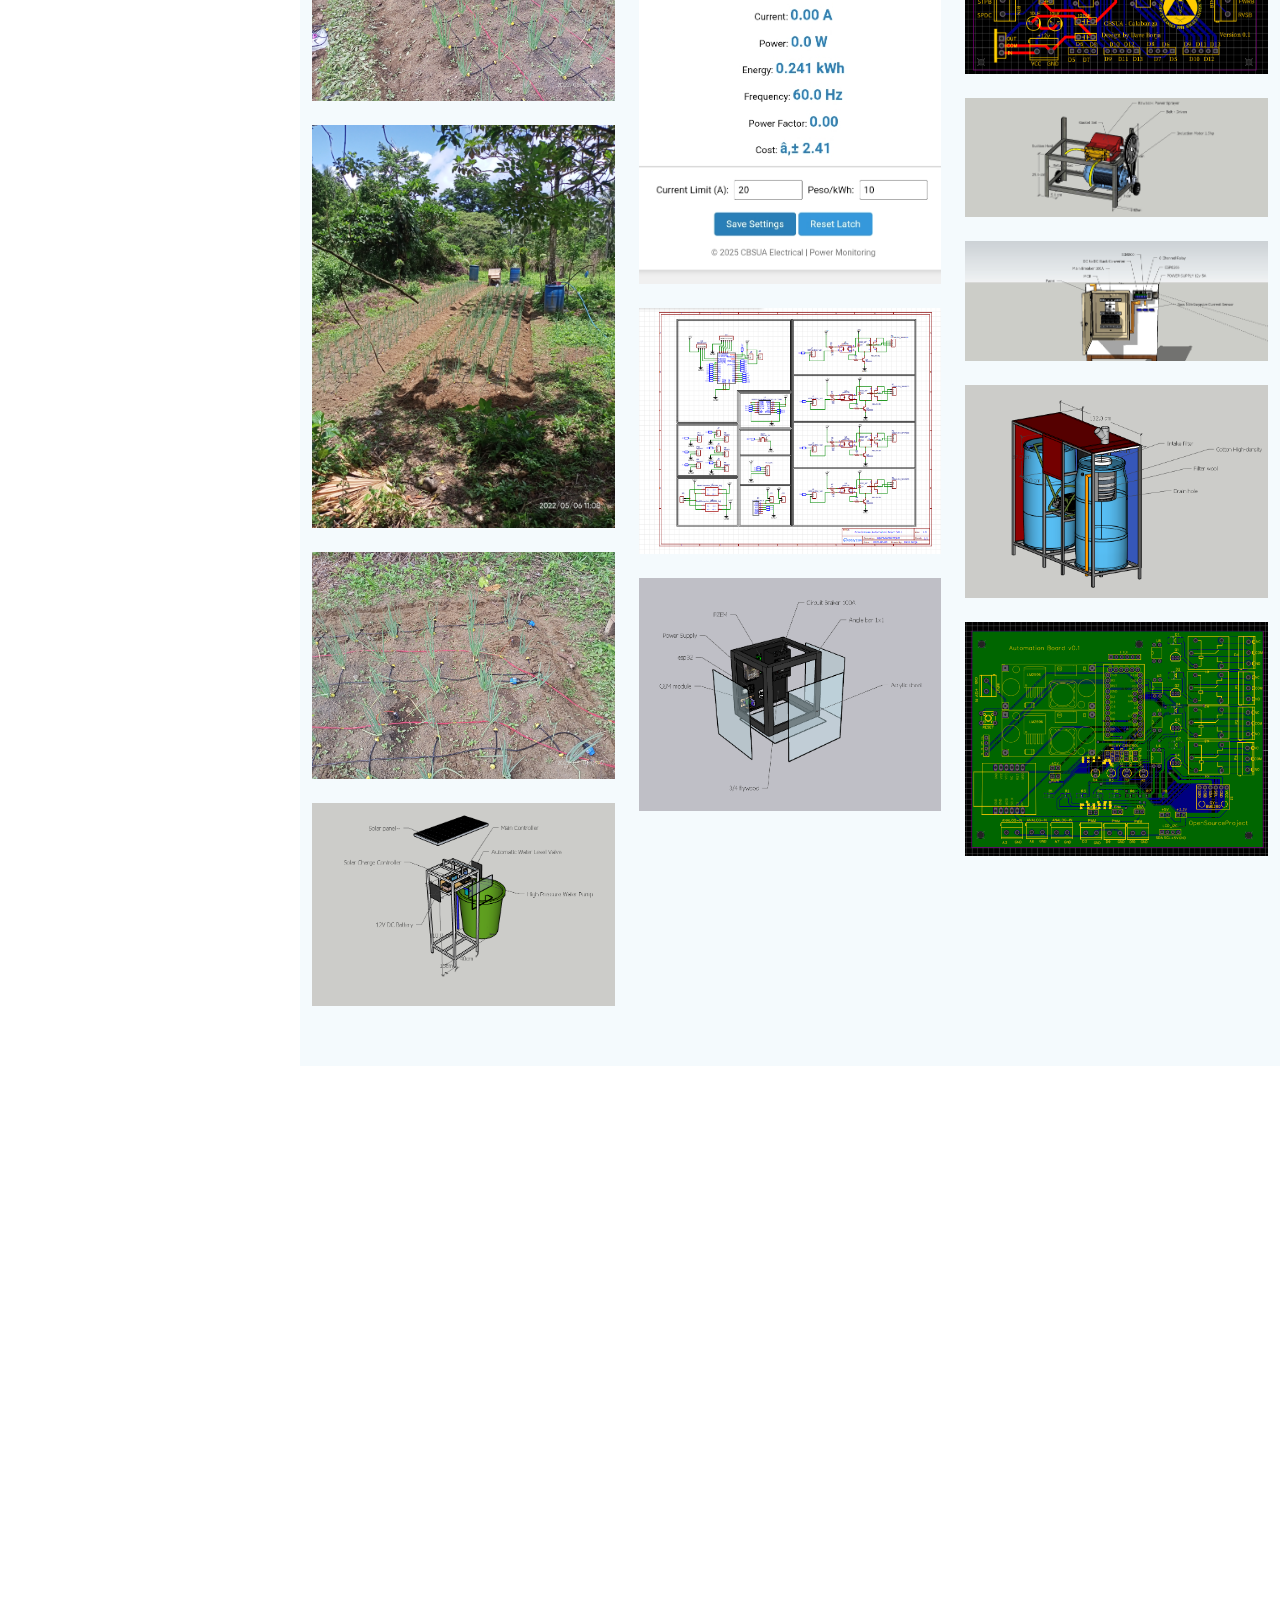
==== commit 2c363ae6: "Update index.html" ====
--- a/index.html
+++ b/index.html
@@ -379,7 +379,7 @@
             <div class="resume-item">
               <h4>RESEARCH ASSISTANT</h4>
               <h5>2023 - 2024</h5>
-              <p><em>Stepping Stone Advertising, New York, NY</em></p>
+              <p><em>Central Bicol State University Of Agriculture </em></p>
               <ul>
                 <li>Designed and constructed prototype distiller for nipa alcohol, production, demonstrating Hands-on experience in distillation apparatus.</li>
                 <li>Explore different fermentation techniques used in nipa alcohol production, emphasizing factors influencing yield and quality.</li>
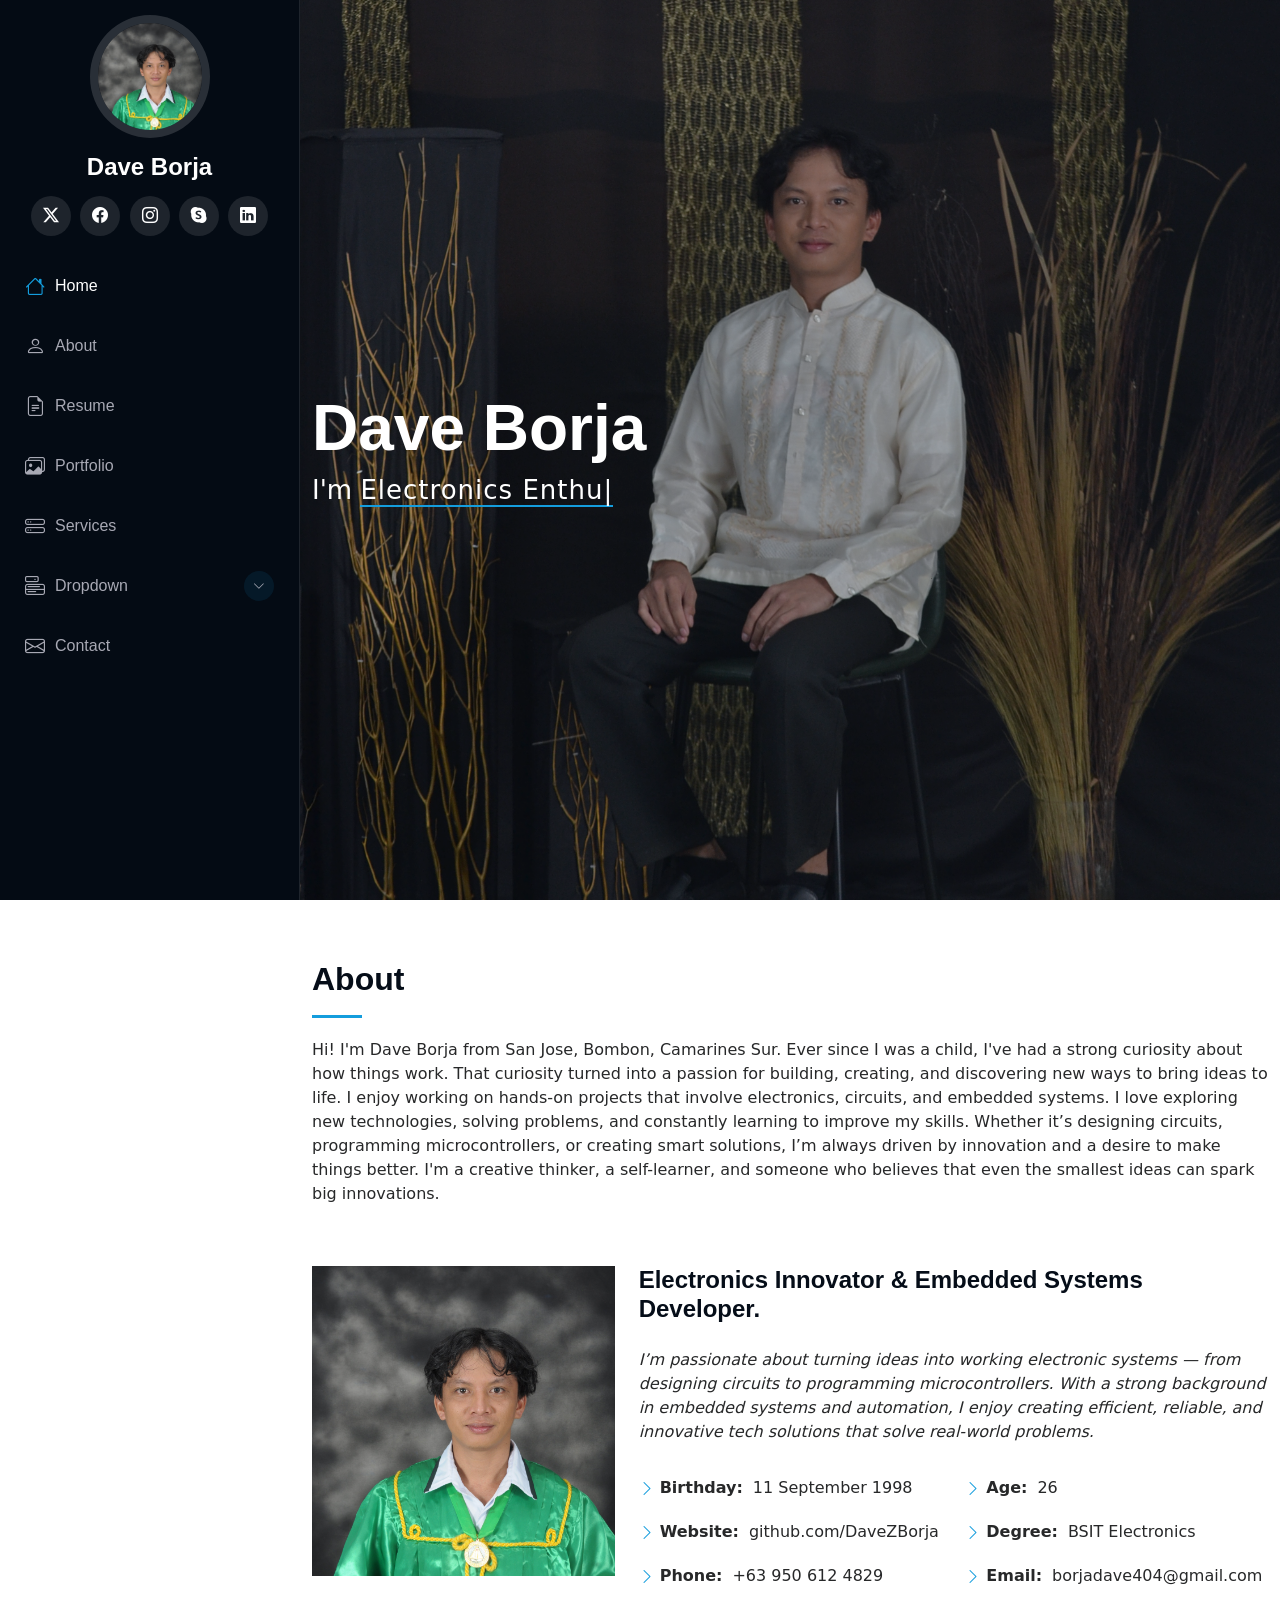
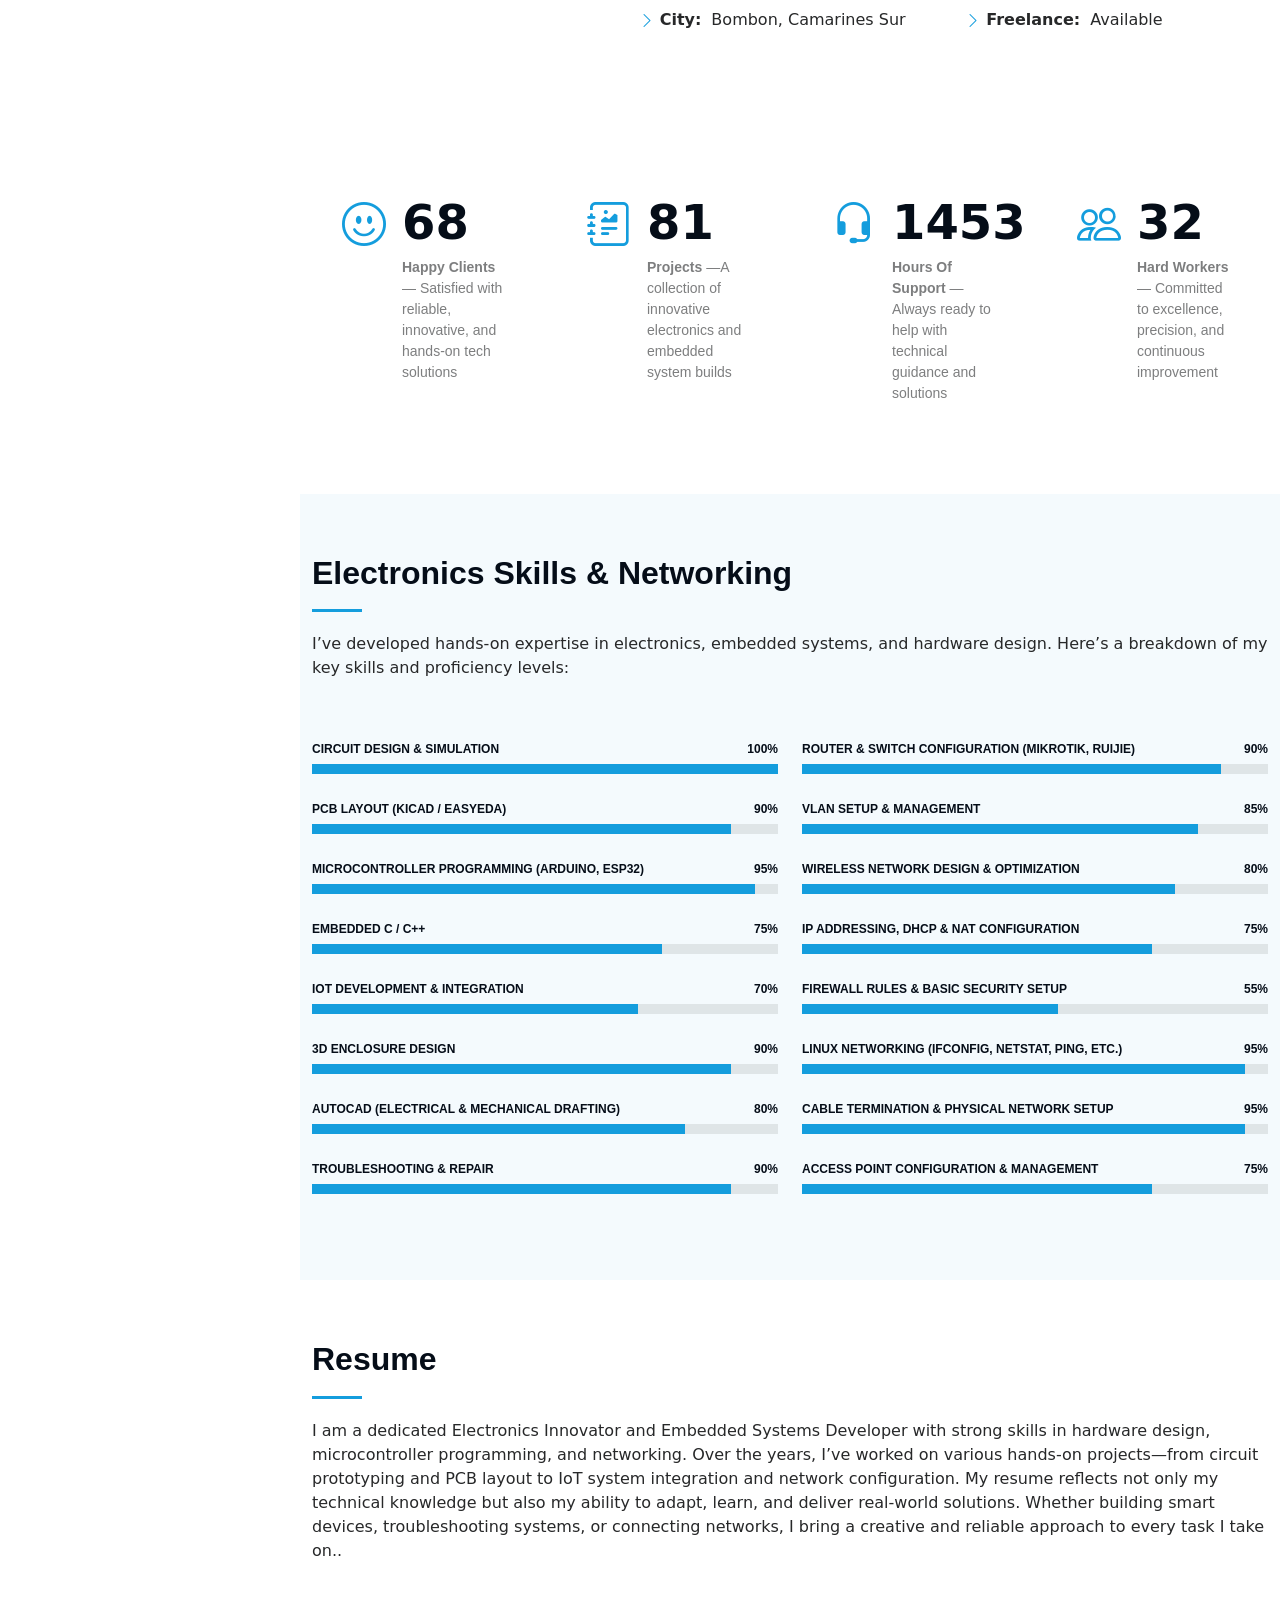
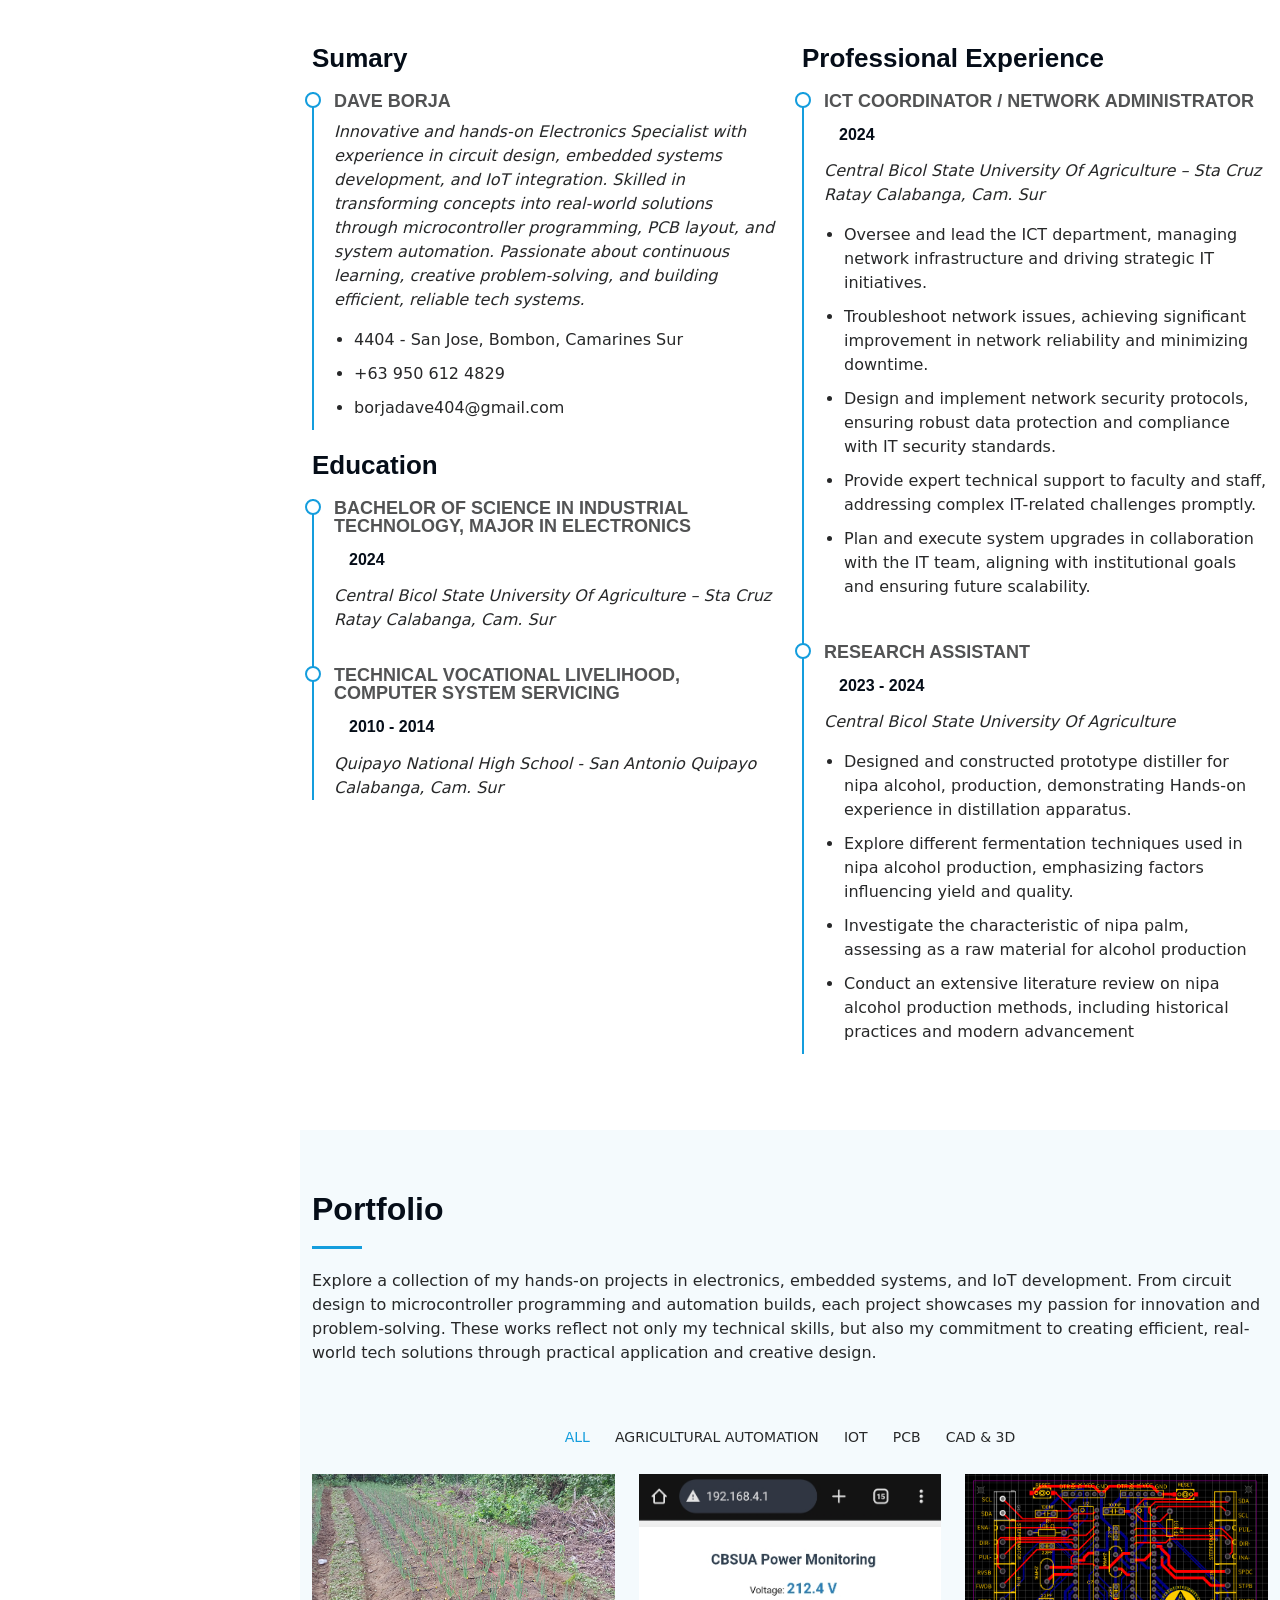
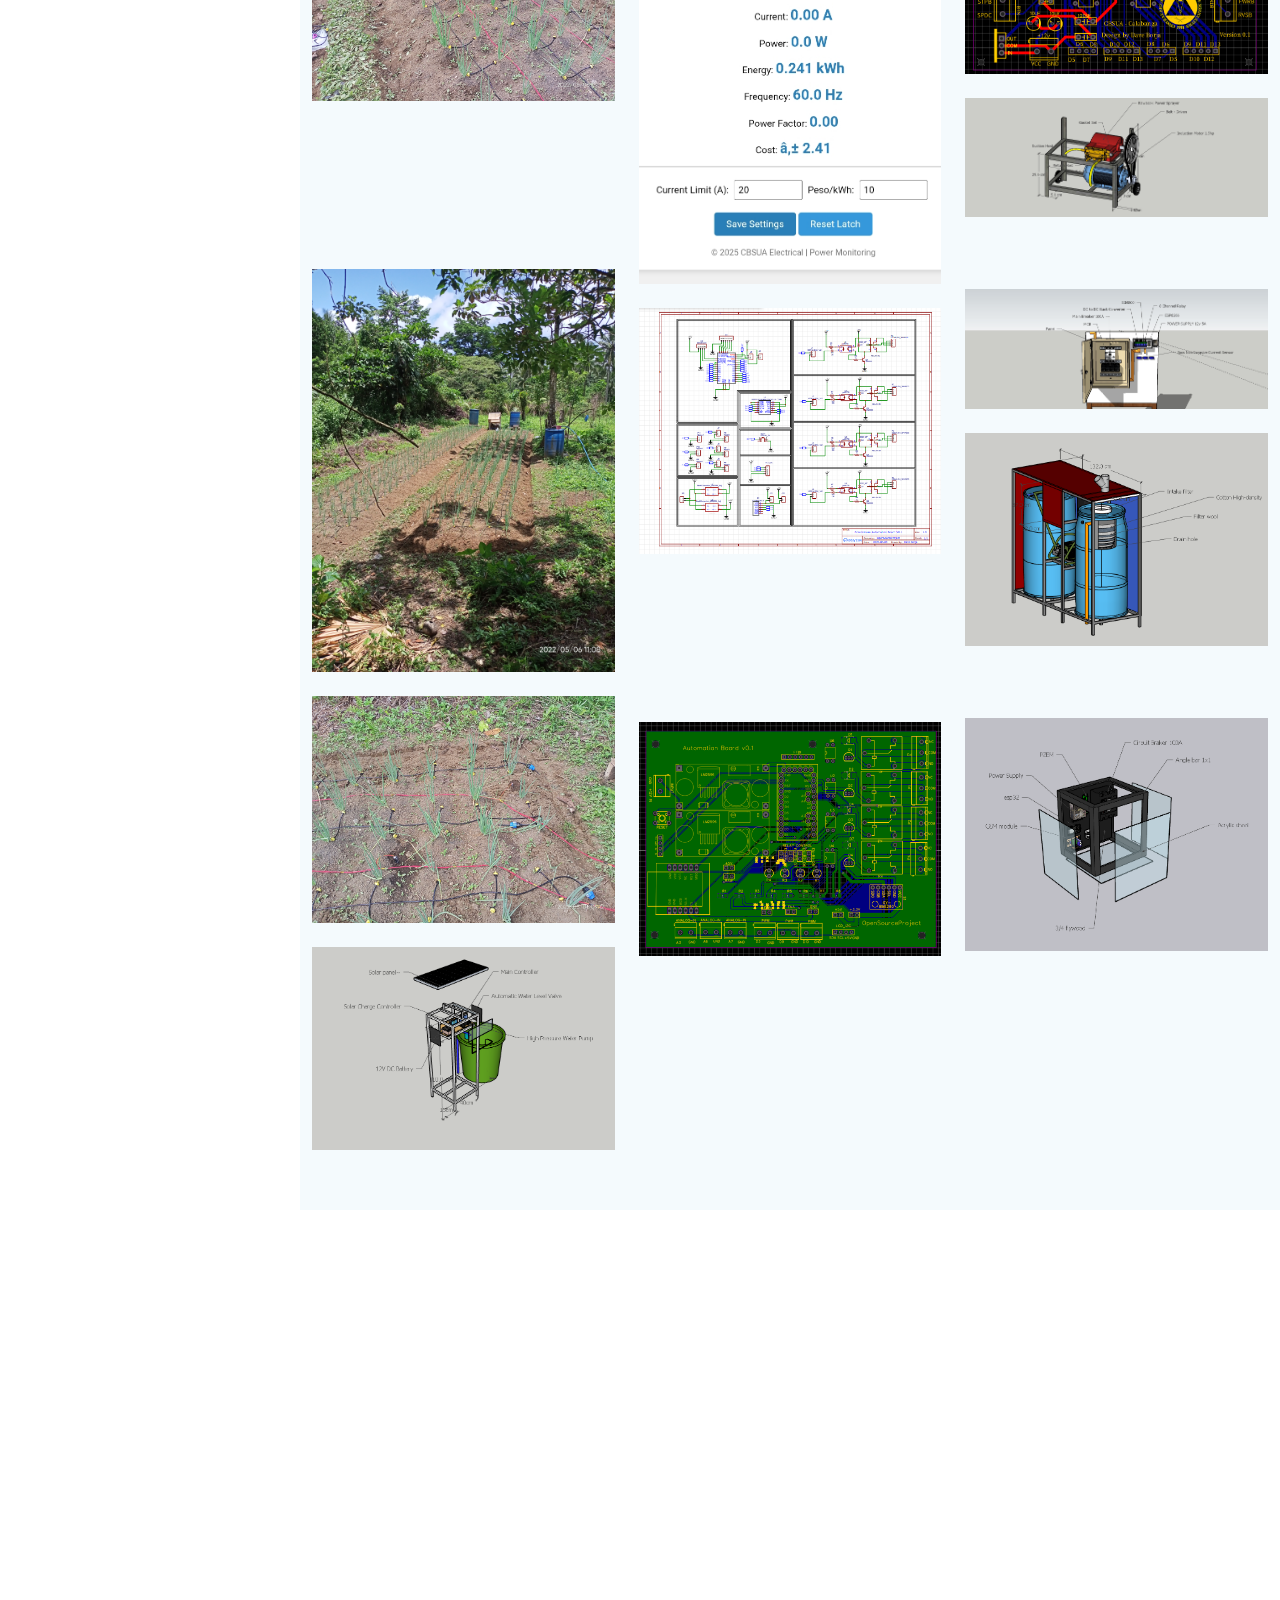
==== commit e362910d: "Update index.html" ====
--- a/index.html
+++ b/index.html
@@ -465,7 +465,58 @@
                   <a href="portfolio-details.html" title="More Details" class="details-link"><i class="bi bi-link-45deg"></i></a>
                 </div>
               </div>
-            </div><!-- End Portfolio Item -->
+            </div>
+            <!-- End Portfolio Item book 1 -----------------------------------------###########------------------------------------------- -->
+
+              <div class="col-lg-4 col-md-6 portfolio-item isotope-item filter-app">
+              <div class="portfolio-content h-100">
+                <img src="assets/img/portfolio/app-11.jpg" class="img-fluid" alt="">
+                <div class="portfolio-info">
+                  <h4>Agricultural Automation</h4>
+                  <p>Agricultural Automation</p>
+                  <a href="assets/img/portfolio/app-11.jpg" title="Agricultural Automation" data-gallery="portfolio-gallery-app" class="glightbox preview-link"><i class="bi bi-zoom-in"></i></a>
+                  <a href="portfolio-details.html" title="More Details" class="details-link"><i class="bi bi-link-45deg"></i></a>
+                </div>
+              </div>
+            </div><!-- End Portfolio Item -->
+
+            <div class="col-lg-4 col-md-6 portfolio-item isotope-item filter-product">
+              <div class="portfolio-content h-100">
+                <img src="assets/img/portfolio/product-11.jpg" class="img-fluid" alt="">
+                <div class="portfolio-info">
+                  <h4>IOT</h4>
+                  <p>Internet Of Things</p>
+                  <a href="assets/img/portfolio/product-11.jpg" title="iot" data-gallery="portfolio-gallery-product" class="glightbox preview-link"><i class="bi bi-zoom-in"></i></a>
+                  <a href="portfolio-details.html" title="More Details" class="details-link"><i class="bi bi-link-45deg"></i></a>
+                </div>
+              </div>
+            </div><!-- End Portfolio Item -->
+
+            <div class="col-lg-4 col-md-6 portfolio-item isotope-item filter-branding">
+              <div class="portfolio-content h-100">
+                <img src="assets/img/portfolio/branding-11.jpg" class="img-fluid" alt="">
+                <div class="portfolio-info">
+                  <h4>Cad & 3D</h4>
+                  <p>AutoCad and design</p>
+                  <a href="assets/img/portfolio/branding-11.jpg" title="Cad & 3D" data-gallery="portfolio-gallery-branding" class="glightbox preview-link"><i class="bi bi-zoom-in"></i></a>
+                  <a href="portfolio-details.html" title="More Details" class="details-link"><i class="bi bi-link-45deg"></i></a>
+                </div>
+              </div>
+            </div><!-- End Portfolio Item -->
+
+            <div class="col-lg-4 col-md-6 portfolio-item isotope-item filter-books">
+              <div class="portfolio-content h-100">
+                <img src="assets/img/portfolio/books-11.jpg" class="img-fluid" alt="">
+                <div class="portfolio-info">
+                  <h4>Cad & 3D</h4>
+                  <p>AutoCad and design</p>
+                  <a href="assets/img/portfolio/books-11.jpg" title="Cad & 3D" data-gallery="portfolio-gallery-book" class="glightbox preview-link"><i class="bi bi-zoom-in"></i></a>
+                  <a href="portfolio-details.html" title="More Details" class="details-link"><i class="bi bi-link-45deg"></i></a>
+                </div>
+              </div>
+            </div>
+            
+            <!-- start Portfolio Item  app 2 ---------------------------------------#############---------------------------------------------->
 
             <div class="col-lg-4 col-md-6 portfolio-item isotope-item filter-app">
               <div class="portfolio-content h-100">
@@ -513,8 +564,57 @@
                   <a href="portfolio-details.html" title="More Details" class="details-link"><i class="bi bi-link-45deg"></i></a>
                 </div>
               </div>
-            </div><!-- End Portfolio Item -->
-
+            </div>
+            
+            <!-- End Portfolio Item app 2 ----------------------------------------------------------------------------------------------- -->
+            <div class="col-lg-4 col-md-6 portfolio-item isotope-item filter-app">
+              <div class="portfolio-content h-100">
+                <img src="assets/img/portfolio/app-22.jpg" class="img-fluid" alt="">
+                <div class="portfolio-info">
+                  <h4>Agricultural Automation</h4>
+                  <p>Agricultural Automation</p>
+                  <a href="assets/img/portfolio/app-22.jpg" title="Agricultural Automation" data-gallery="portfolio-gallery-app" class="glightbox preview-link"><i class="bi bi-zoom-in"></i></a>
+                  <a href="portfolio-details.html" title="More Details" class="details-link"><i class="bi bi-link-45deg"></i></a>
+                </div>
+              </div>
+            </div><!-- End Portfolio Item -->
+
+            <div class="col-lg-4 col-md-6 portfolio-item isotope-item filter-product">
+              <div class="portfolio-content h-100">
+                <img src="assets/img/portfolio/product-22.jpg" class="img-fluid" alt="">
+                <div class="portfolio-info">
+                  <h4>IOT</h4>
+                  <p>Internet Of Things</p>
+                  <a href="assets/img/portfolio/product-22.jpg" title="Internet Of Things" data-gallery="portfolio-gallery-product" class="glightbox preview-link"><i class="bi bi-zoom-in"></i></a>
+                  <a href="portfolio-details.html" title="More Details" class="details-link"><i class="bi bi-link-45deg"></i></a>
+                </div>
+              </div>
+            </div><!-- End Portfolio Item -->
+
+            <div class="col-lg-4 col-md-6 portfolio-item isotope-item filter-branding">
+              <div class="portfolio-content h-100">
+                <img src="assets/img/portfolio/branding-22.jpg" class="img-fluid" alt="">
+                <div class="portfolio-info">
+                  <h4>Branding 2</h4>
+                  <p>Lorem ipsum, dolor sit amet consectetur</p>
+                  <a href="assets/img/portfolio/branding-22.jpg" title="Branding 2" data-gallery="portfolio-gallery-branding" class="glightbox preview-link"><i class="bi bi-zoom-in"></i></a>
+                  <a href="portfolio-details.html" title="More Details" class="details-link"><i class="bi bi-link-45deg"></i></a>
+                </div>
+              </div>
+            </div><!-- End Portfolio Item -->
+
+            <div class="col-lg-4 col-md-6 portfolio-item isotope-item filter-books">
+              <div class="portfolio-content h-100">
+                <img src="assets/img/portfolio/books-22.jpg" class="img-fluid" alt="">
+                <div class="portfolio-info">
+                  <h4>Cad & 3D</h4>
+                  <p>AutoCad and design</p>
+                  <a href="assets/img/portfolio/books-22.jpg" title="AutoCad and design" data-gallery="portfolio-gallery-book" class="glightbox preview-link"><i class="bi bi-zoom-in"></i></a>
+                  <a href="portfolio-details.html" title="More Details" class="details-link"><i class="bi bi-link-45deg"></i></a>
+                </div>
+              </div>
+            </div>
+            <!-- start Portfolio Item app 3 ----------------------------------------------------------------------------------------------- -->
             <div class="col-lg-4 col-md-6 portfolio-item isotope-item filter-app">
               <div class="portfolio-content h-100">
                 <img src="assets/img/portfolio/app-3.jpg" class="img-fluid" alt="">
@@ -525,7 +625,7 @@
                   <a href="portfolio-details.html" title="More Details" class="details-link"><i class="bi bi-link-45deg"></i></a>
                 </div>
               </div>
-            </div><!-- End Portfolio Item -->
+            </div><!-- End Portfolio Item product 3-->
 
             <div class="col-lg-4 col-md-6 portfolio-item isotope-item filter-product">
               <div class="portfolio-content h-100">
@@ -537,7 +637,7 @@
                   <a href="portfolio-details.html" title="More Details" class="details-link"><i class="bi bi-link-45deg"></i></a>
                 </div>
               </div>
-            </div><!-- End Portfolio Item -->
+            </div><!-- End Portfolio Item branding 3-->
 
             <div class="col-lg-4 col-md-6 portfolio-item isotope-item filter-branding">
               <div class="portfolio-content h-100">
@@ -549,7 +649,7 @@
                   <a href="portfolio-details.html" title="More Details" class="details-link"><i class="bi bi-link-45deg"></i></a>
                 </div>
               </div>
-            </div><!-- End Portfolio Item -->
+            </div><!-- End Portfolio Item book 3-->
 
             <div class="col-lg-4 col-md-6 portfolio-item isotope-item filter-books">
               <div class="portfolio-content h-100">
@@ -561,8 +661,63 @@
                   <a href="portfolio-details.html" title="More Details" class="details-link"><i class="bi bi-link-45deg"></i></a>
                 </div>
               </div>
-            </div><!-- End Portfolio Item -->
-
+            </div>
+            
+            <!-- End Portfolio Item -------------------------------------------------------------------------------------------------------------------------->
+                          <div class="col-lg-4 col-md-6 portfolio-item isotope-item filter-app">
+              <div class="portfolio-content h-100">
+                <img src="assets/img/portfolio/app-33.jpg" class="img-fluid" alt="">
+                <div class="portfolio-info">
+                  <h4>Agricultural Automation</h4>
+                  <p>Agricultural Automation</p>
+                  <a href="assets/img/portfolio/app-33.jpg" title="Agricultural Automation" data-gallery="portfolio-gallery-app" class="glightbox preview-link"><i class="bi bi-zoom-in"></i></a>
+                  <a href="portfolio-details.html" title="More Details" class="details-link"><i class="bi bi-link-45deg"></i></a>
+                </div>
+              </div>
+            </div><!-- End Portfolio Item product 3-->
+
+            <div class="col-lg-4 col-md-6 portfolio-item isotope-item filter-product">
+              <div class="portfolio-content h-100">
+                <img src="assets/img/portfolio/product-33.jpg" class="img-fluid" alt="">
+                <div class="portfolio-info">
+                  <h4>AutoCad and design</h4>
+                  <p>AutoCad and design</p>
+                  <a href="assets/img/portfolio/product-33.jpg" title="AutoCad and design" data-gallery="portfolio-gallery-product" class="glightbox preview-link"><i class="bi bi-zoom-in"></i></a>
+                  <a href="portfolio-details.html" title="More Details" class="details-link"><i class="bi bi-link-45deg"></i></a>
+                </div>
+              </div>
+            </div><!-- End Portfolio Item branding 3-->
+
+            <div class="col-lg-4 col-md-6 portfolio-item isotope-item filter-branding">
+              <div class="portfolio-content h-100">
+                <img src="assets/img/portfolio/branding-33.jpg" class="img-fluid" alt="">
+                <div class="portfolio-info">
+                  <h4>PCB Design</h4>
+                  <p>Printed Circuit Board</p>
+                  <a href="assets/img/portfolio/branding-33.jpg" title="PCB" data-gallery="portfolio-gallery-branding" class="glightbox preview-link"><i class="bi bi-zoom-in"></i></a>
+                  <a href="portfolio-details.html" title="More Details" class="details-link"><i class="bi bi-link-45deg"></i></a>
+                </div>
+              </div>
+            </div><!-- End Portfolio Item book 3-->
+
+            <div class="col-lg-4 col-md-6 portfolio-item isotope-item filter-books">
+              <div class="portfolio-content h-100">
+                <img src="assets/img/portfolio/books-33.jpg" class="img-fluid" alt="">
+                <div class="portfolio-info">
+                  <h4>AutoCad and design</h4>
+                  <p>AutoCad and design</p>
+                  <a href="assets/img/portfolio/books-33.jpg" title="AutoCad and design" data-gallery="portfolio-gallery-book" class="glightbox preview-link"><i class="bi bi-zoom-in"></i></a>
+                  <a href="portfolio-details.html" title="More Details" class="details-link"><i class="bi bi-link-45deg"></i></a>
+                </div>
+              </div>
+            </div>
+
+
+
+
+<!-- End Portfolio Item -------------------------------------------------------------------------------------------------------------------------->
+
+            
           </div><!-- End Portfolio Container -->
 
         </div>
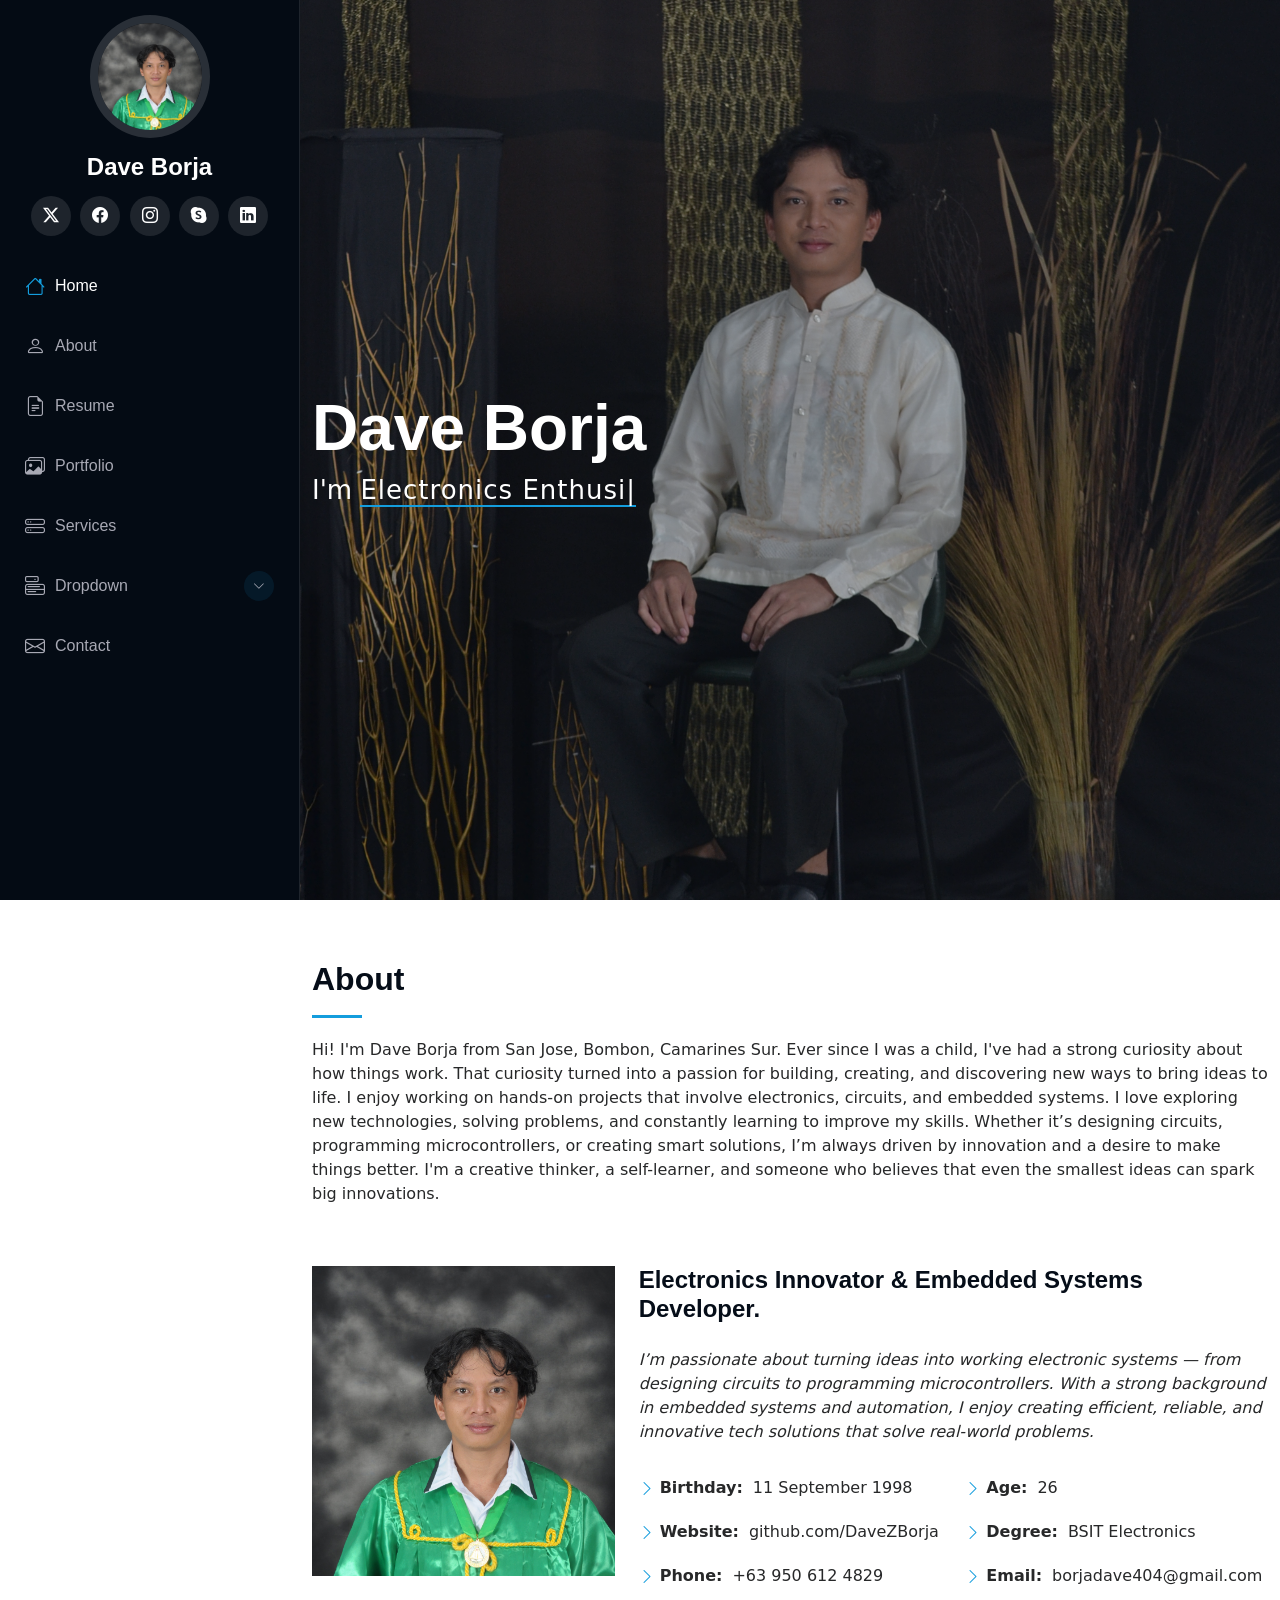
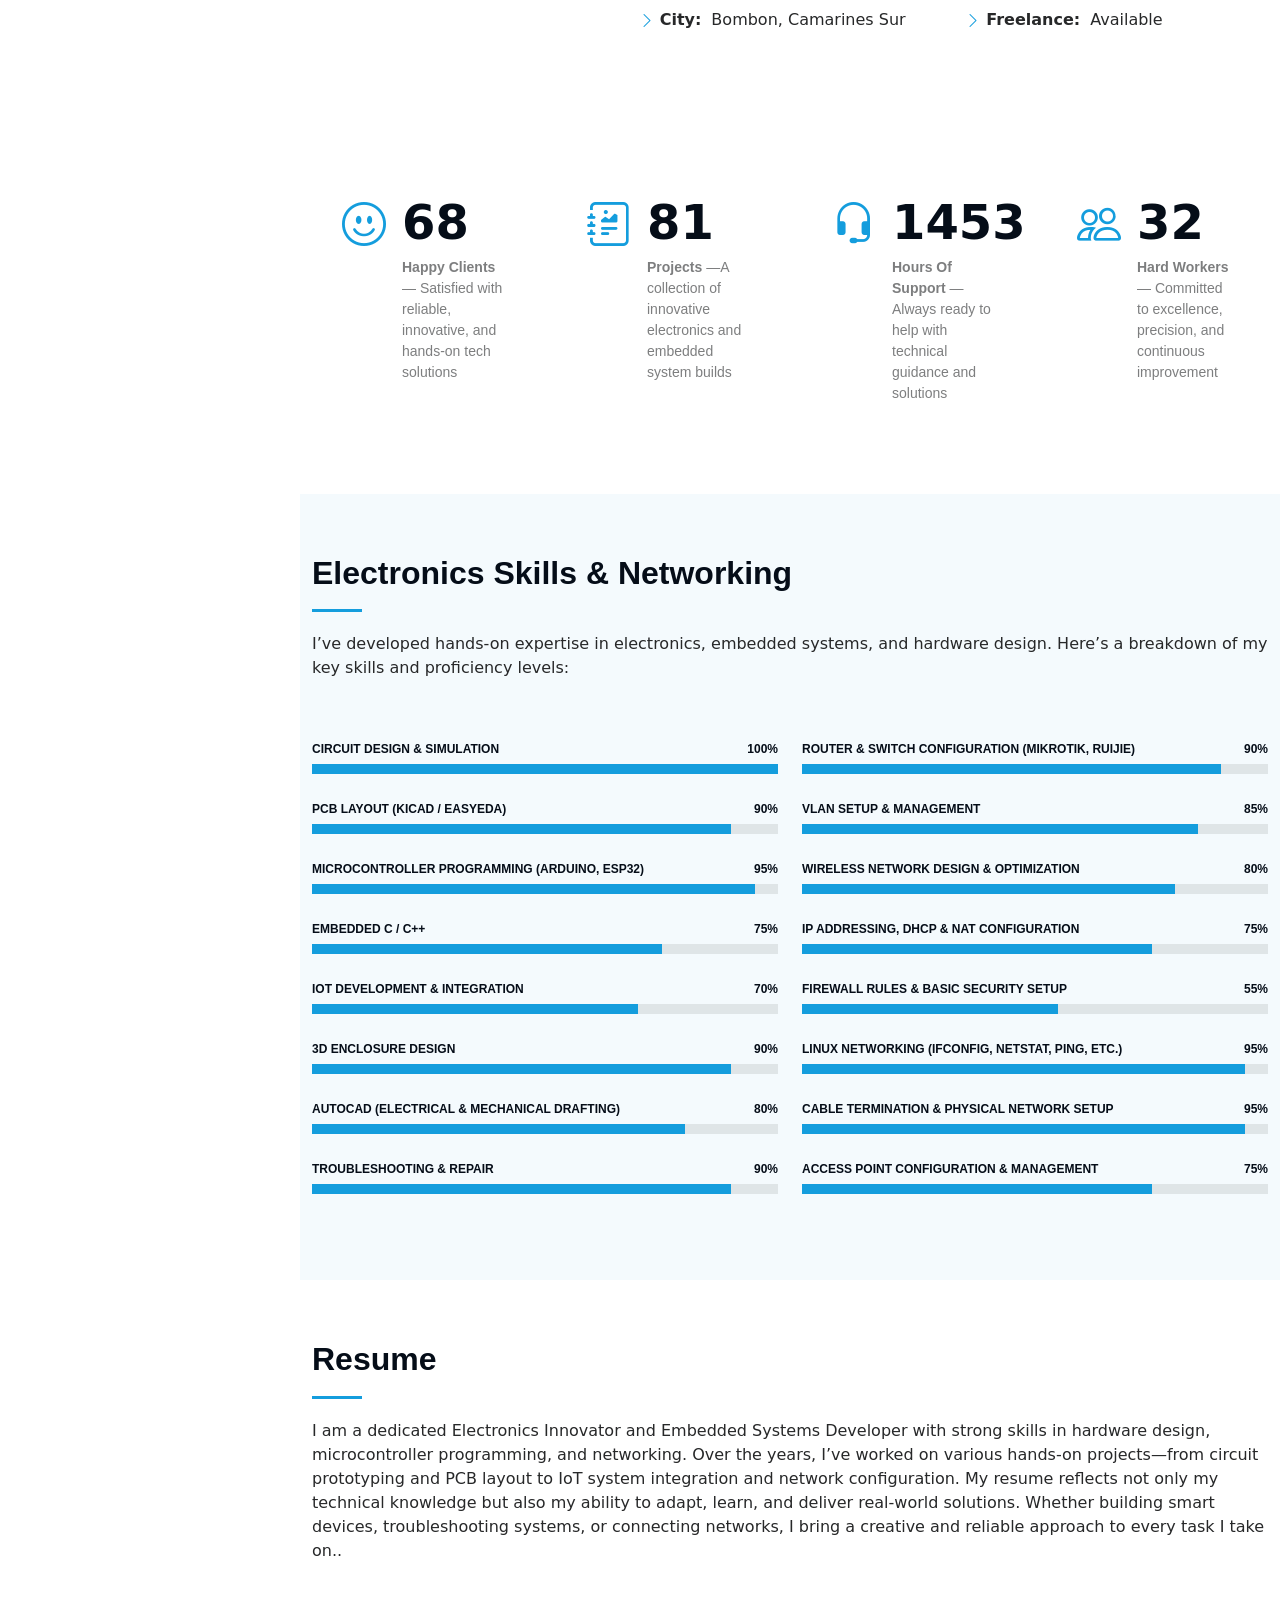
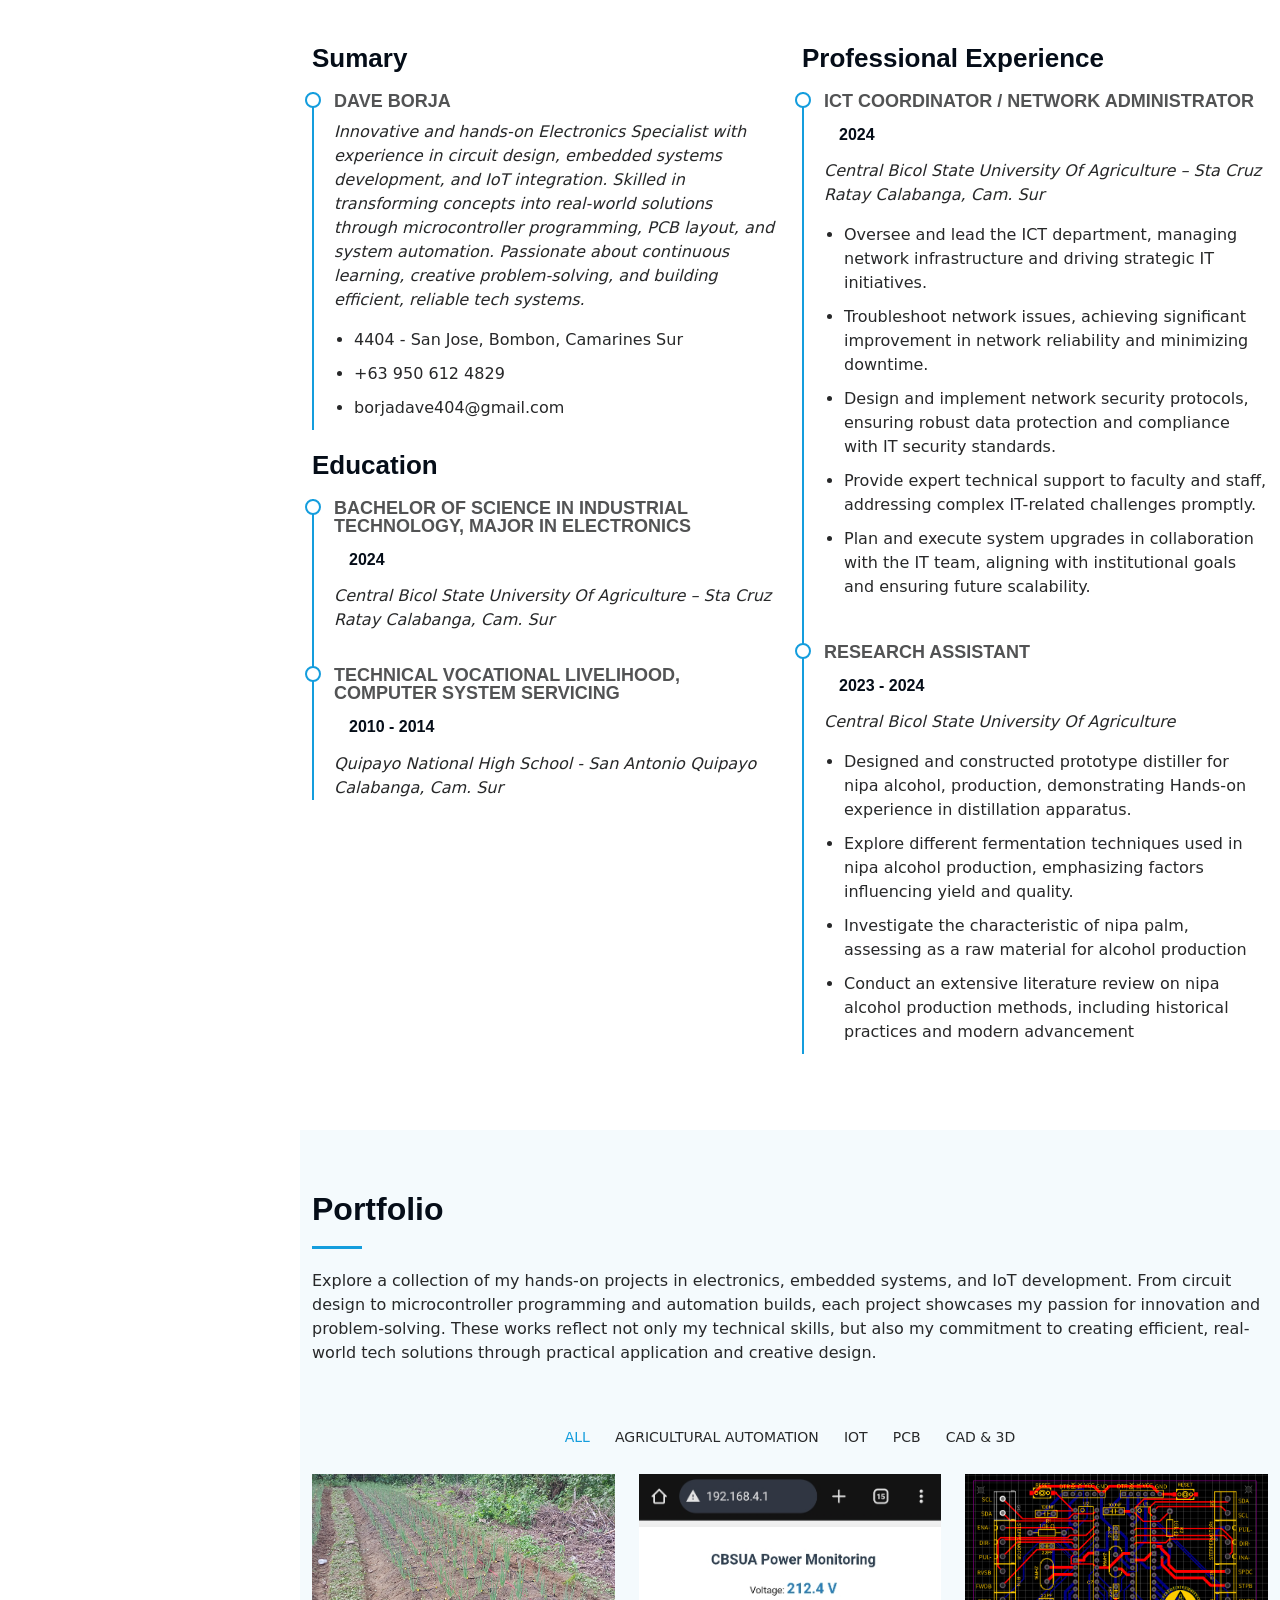
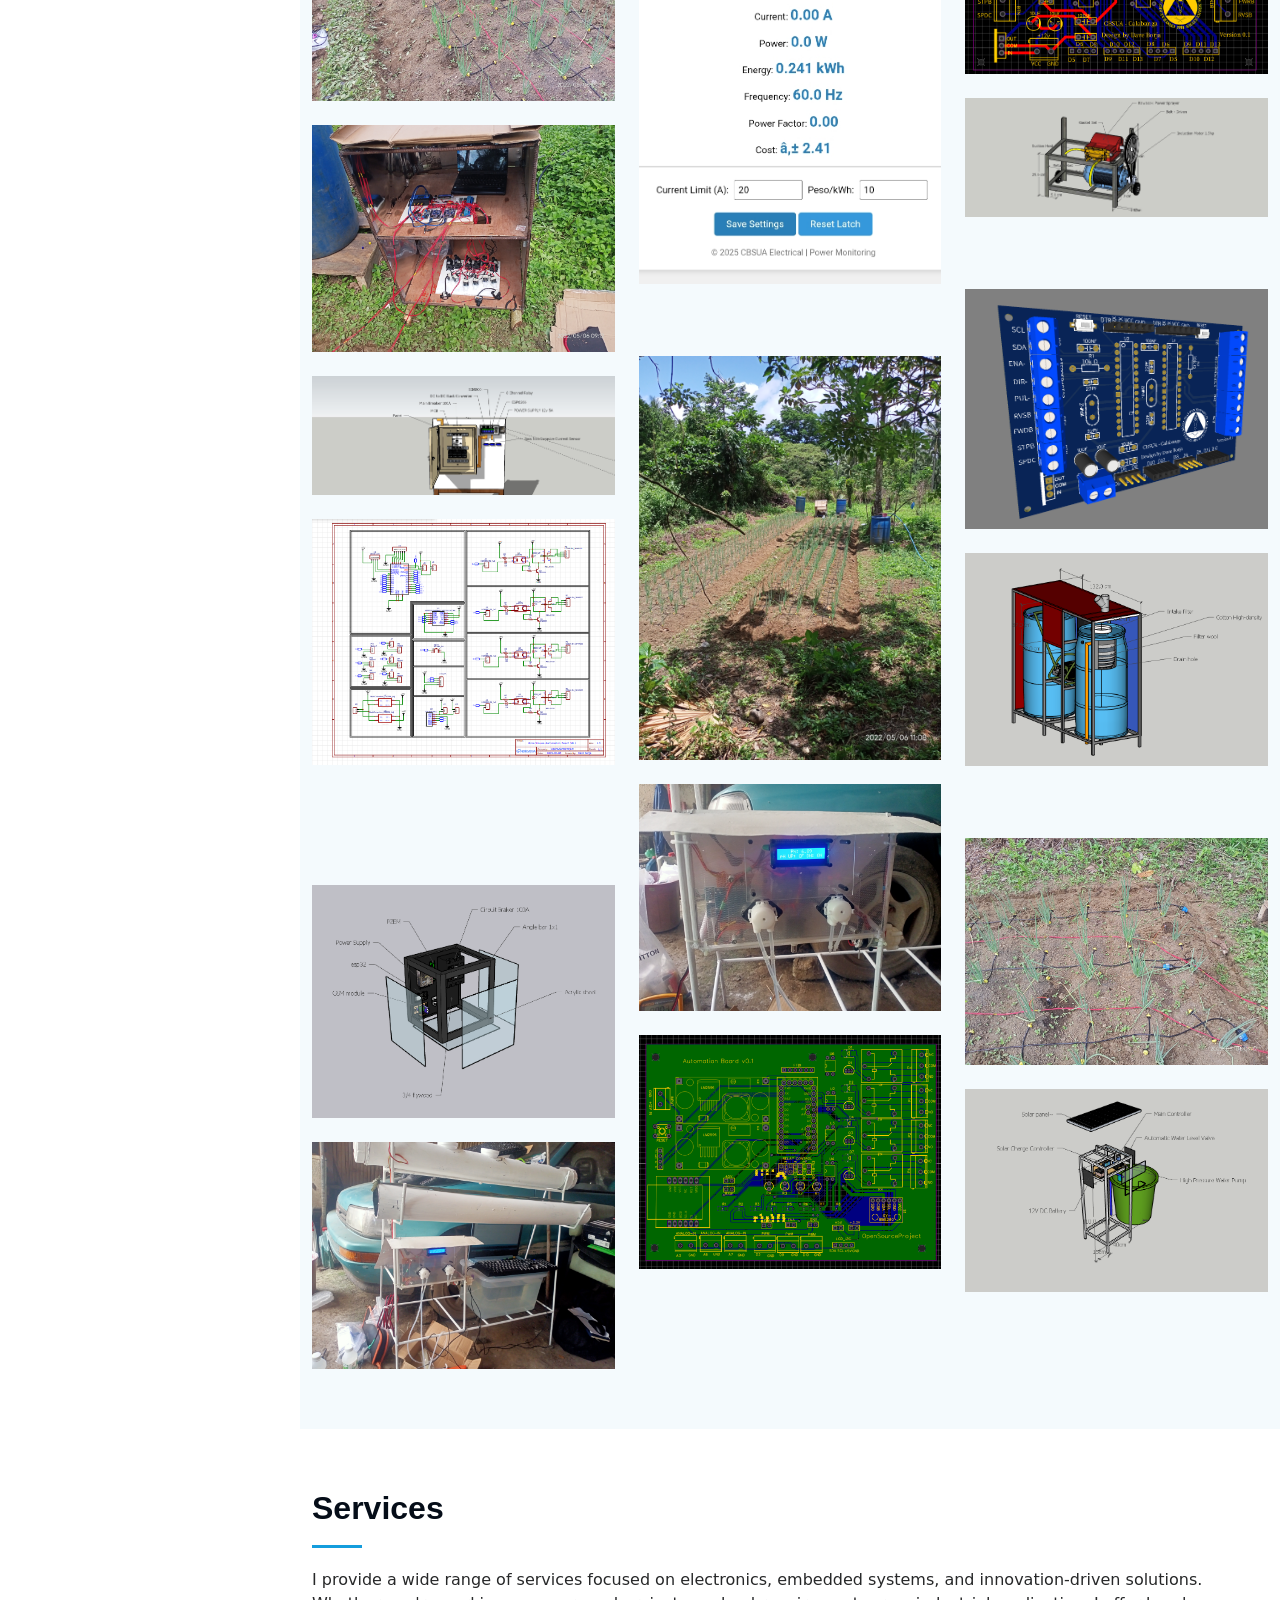
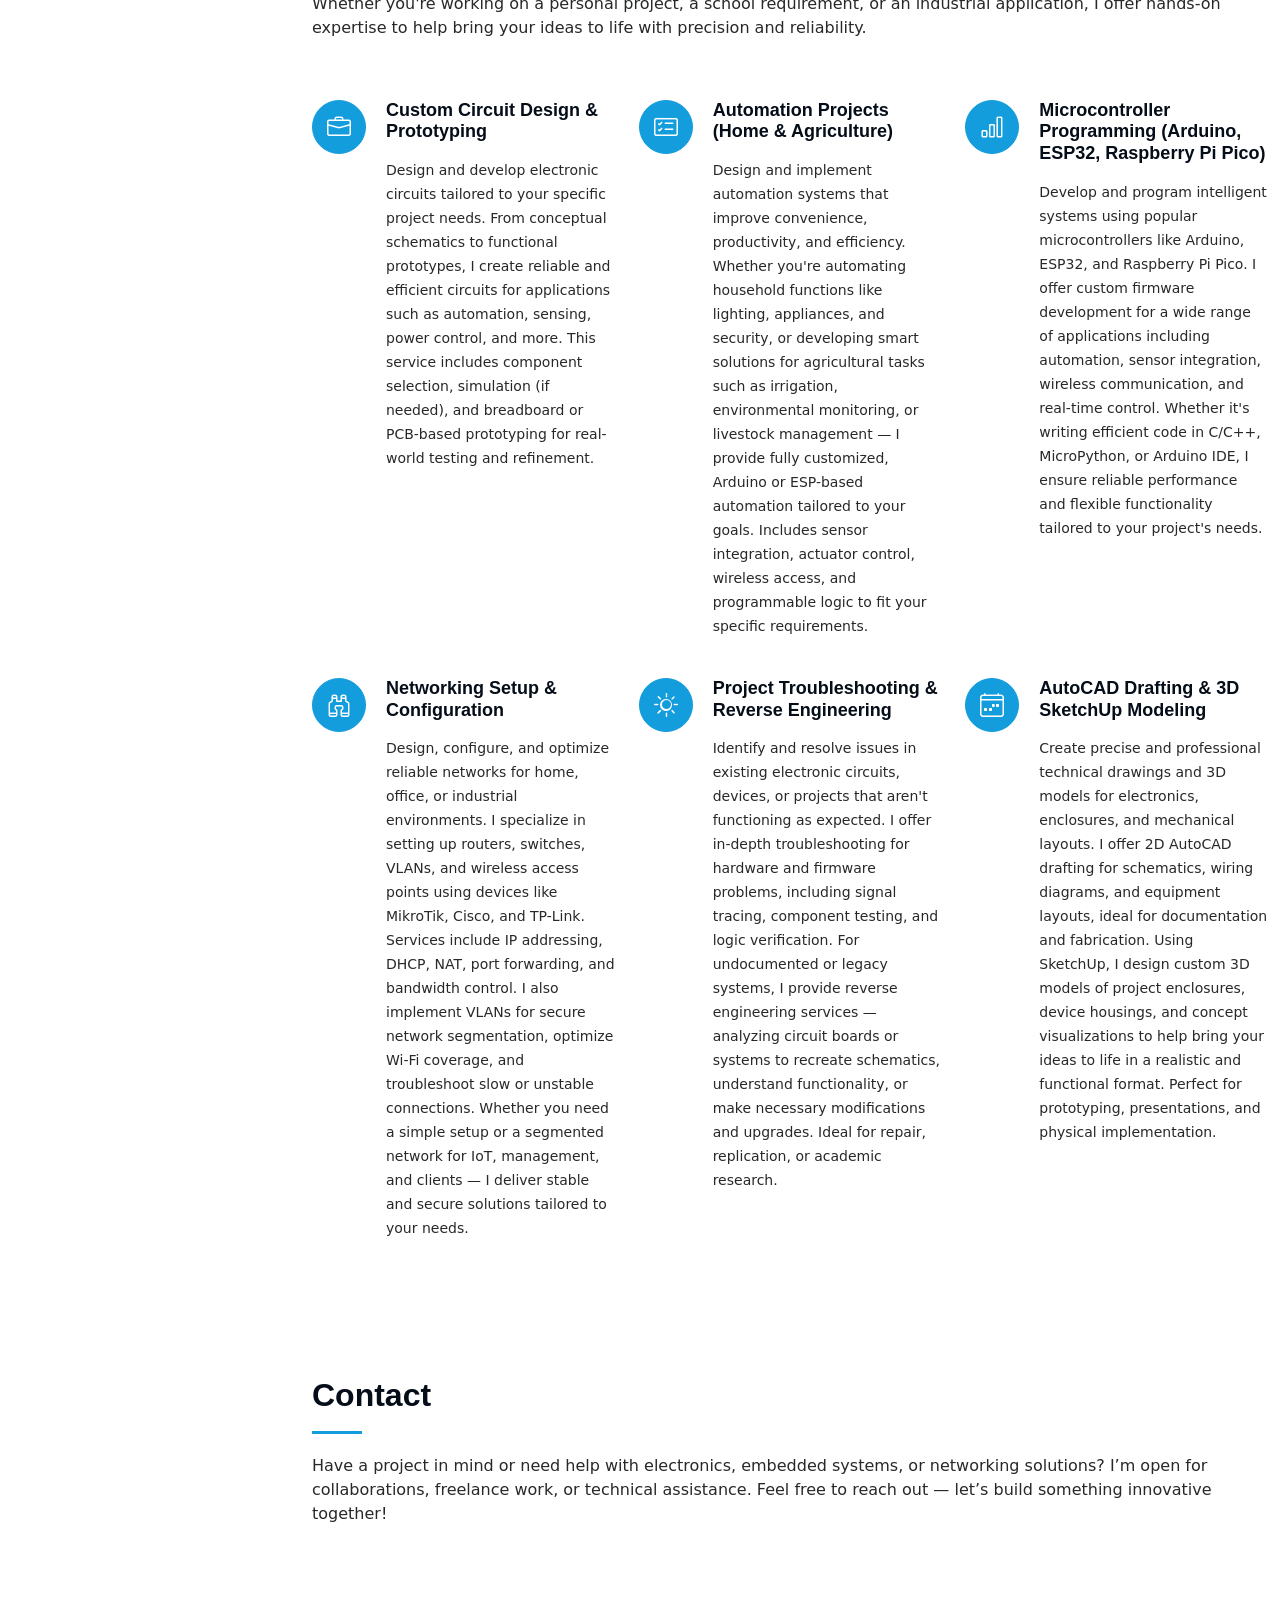
==== commit 8bea8618: "Update index.html" ====
--- a/index.html
+++ b/index.html
@@ -546,8 +546,8 @@
               <div class="portfolio-content h-100">
                 <img src="assets/img/portfolio/branding-2.jpg" class="img-fluid" alt="">
                 <div class="portfolio-info">
-                  <h4>Branding 2</h4>
-                  <p>Lorem ipsum, dolor sit amet consectetur</p>
+                  <h4>Schematic Diagram </h4>
+                  <p>Schematic Diagram</p>
                   <a href="assets/img/portfolio/branding-2.jpg" title="Branding 2" data-gallery="portfolio-gallery-branding" class="glightbox preview-link"><i class="bi bi-zoom-in"></i></a>
                   <a href="portfolio-details.html" title="More Details" class="details-link"><i class="bi bi-link-45deg"></i></a>
                 </div>
